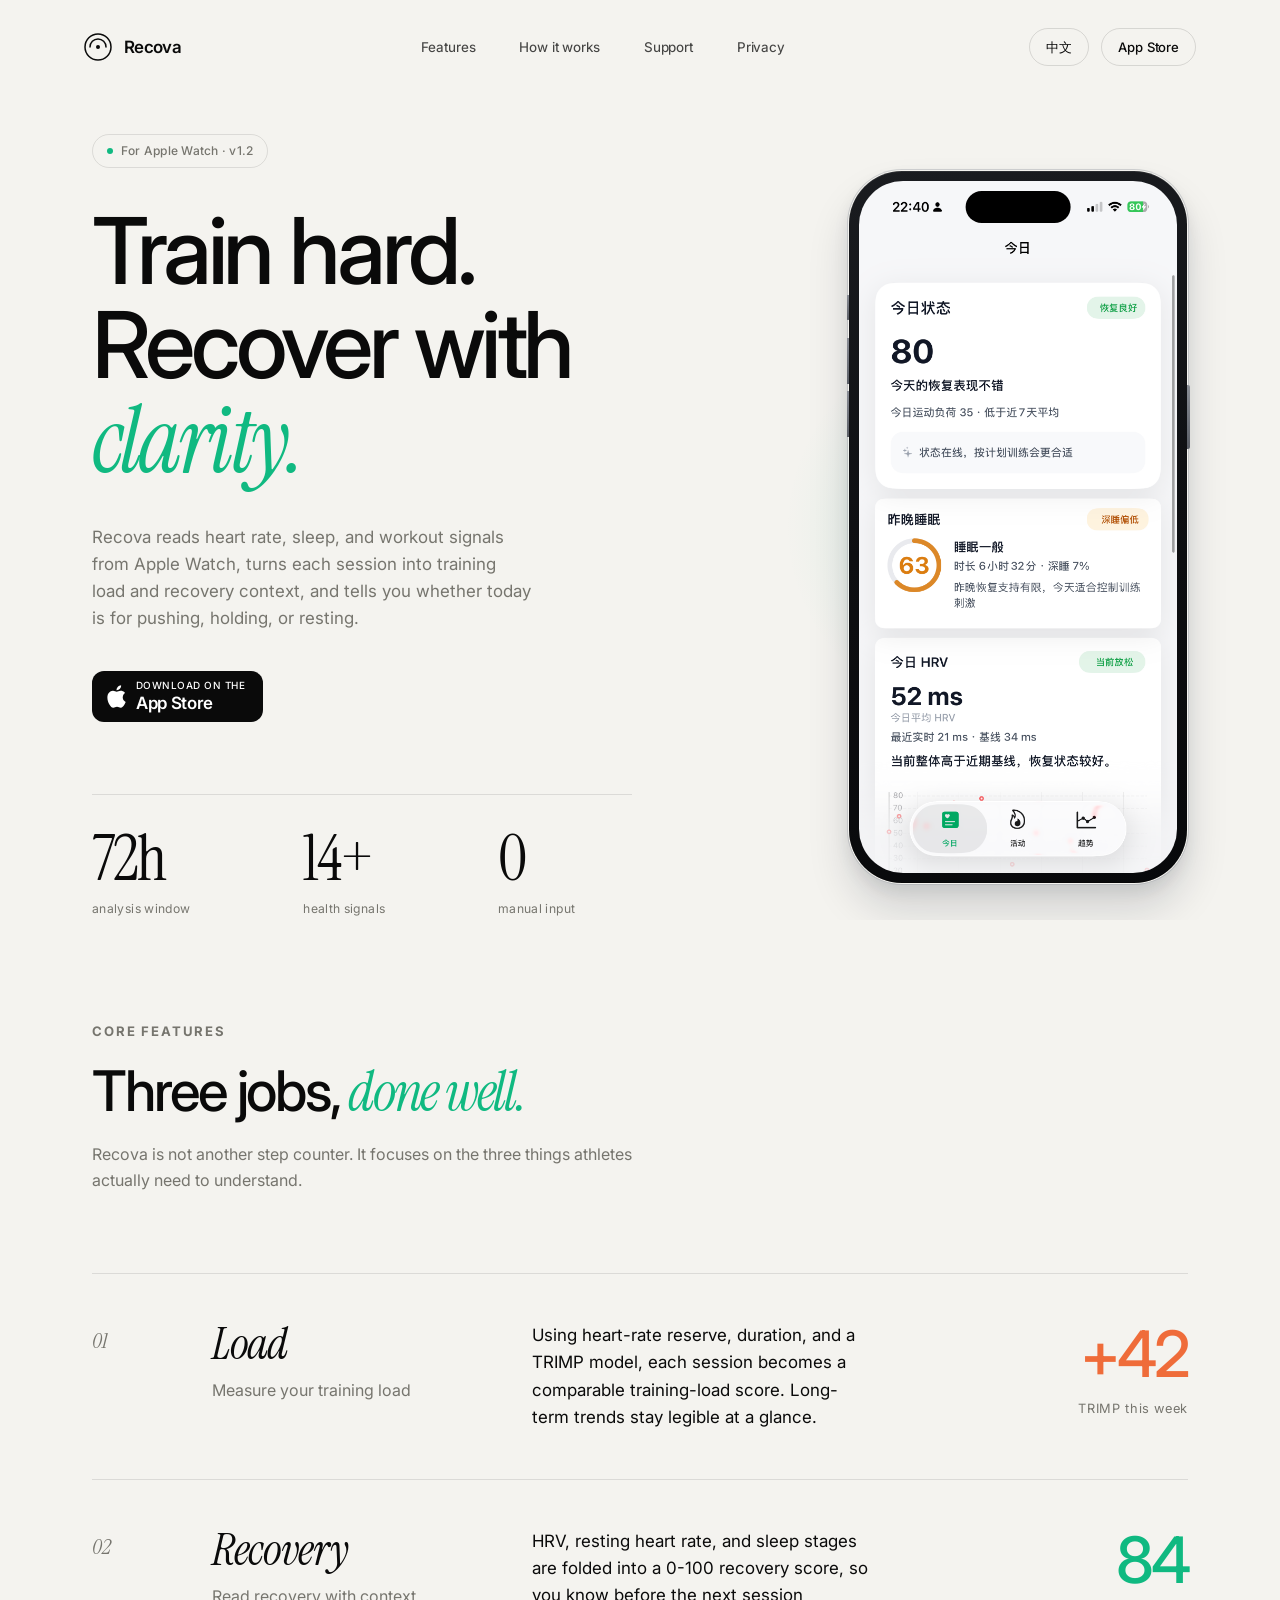
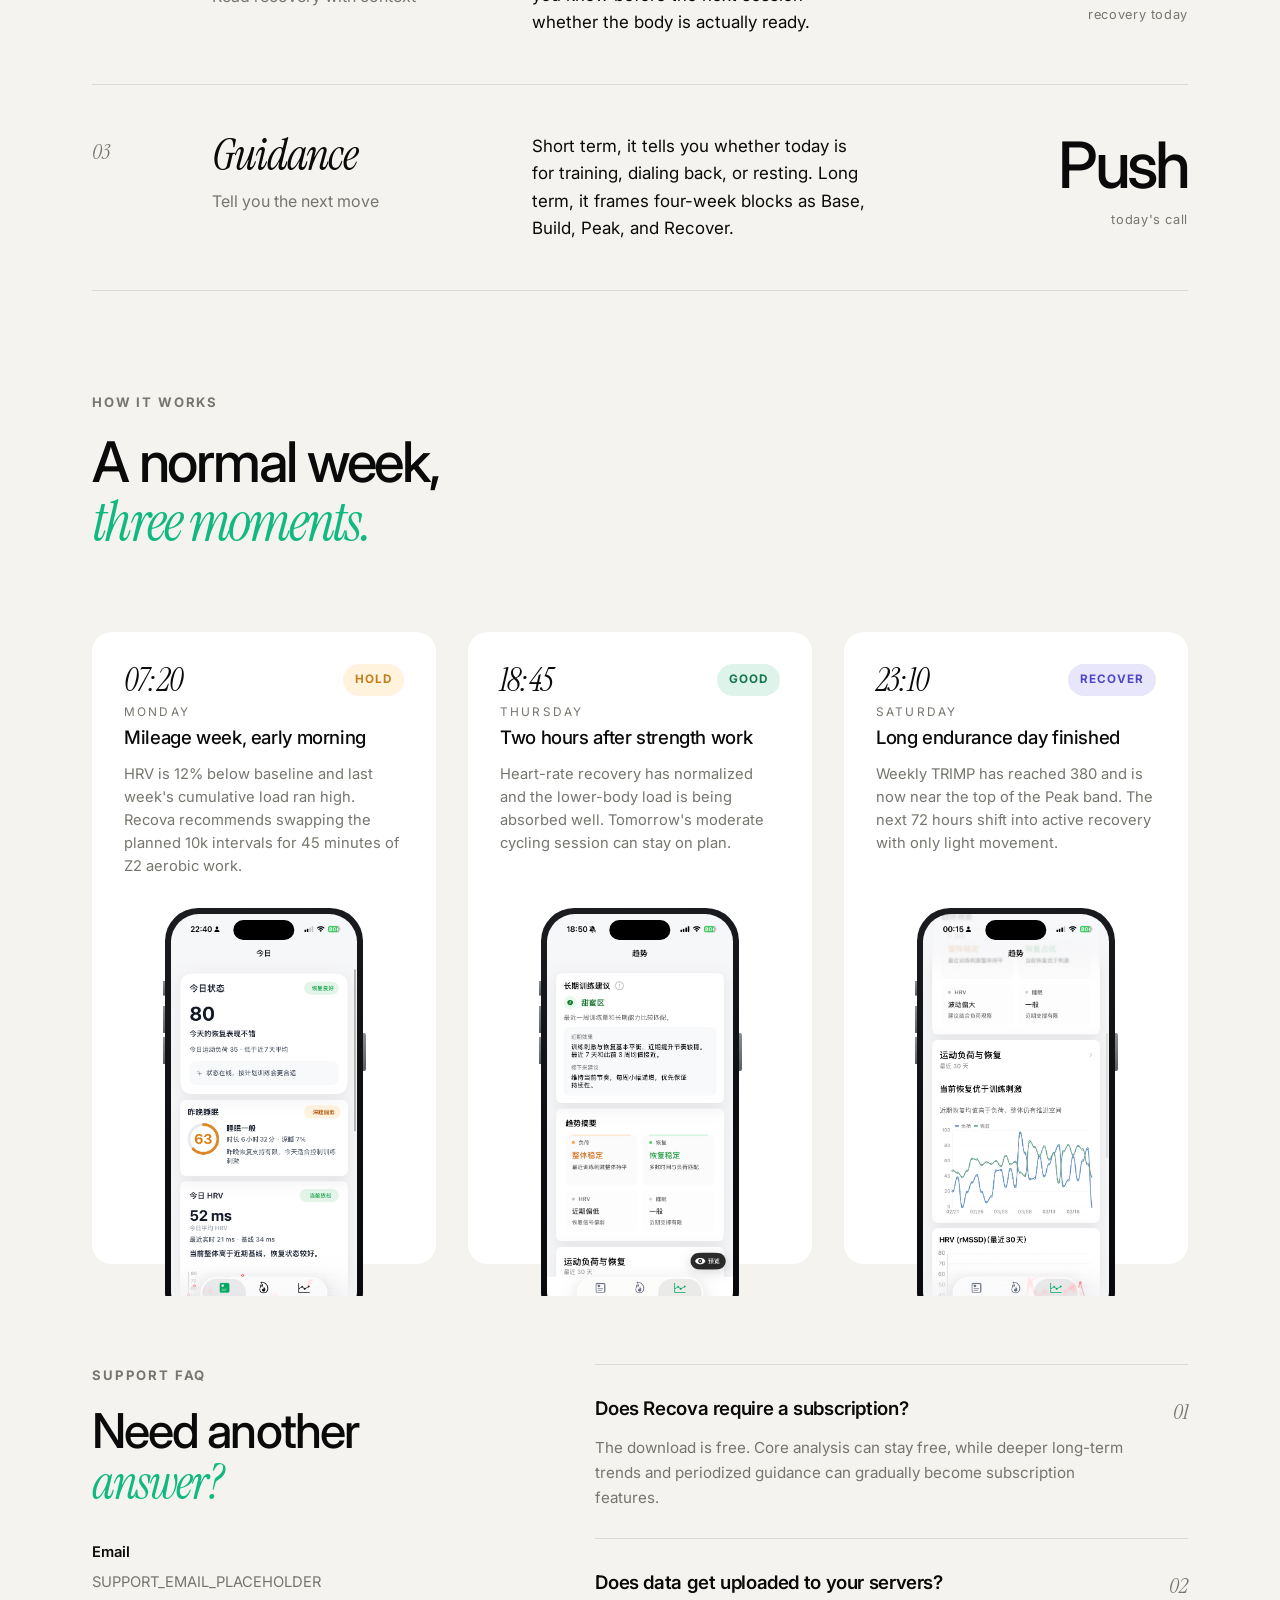
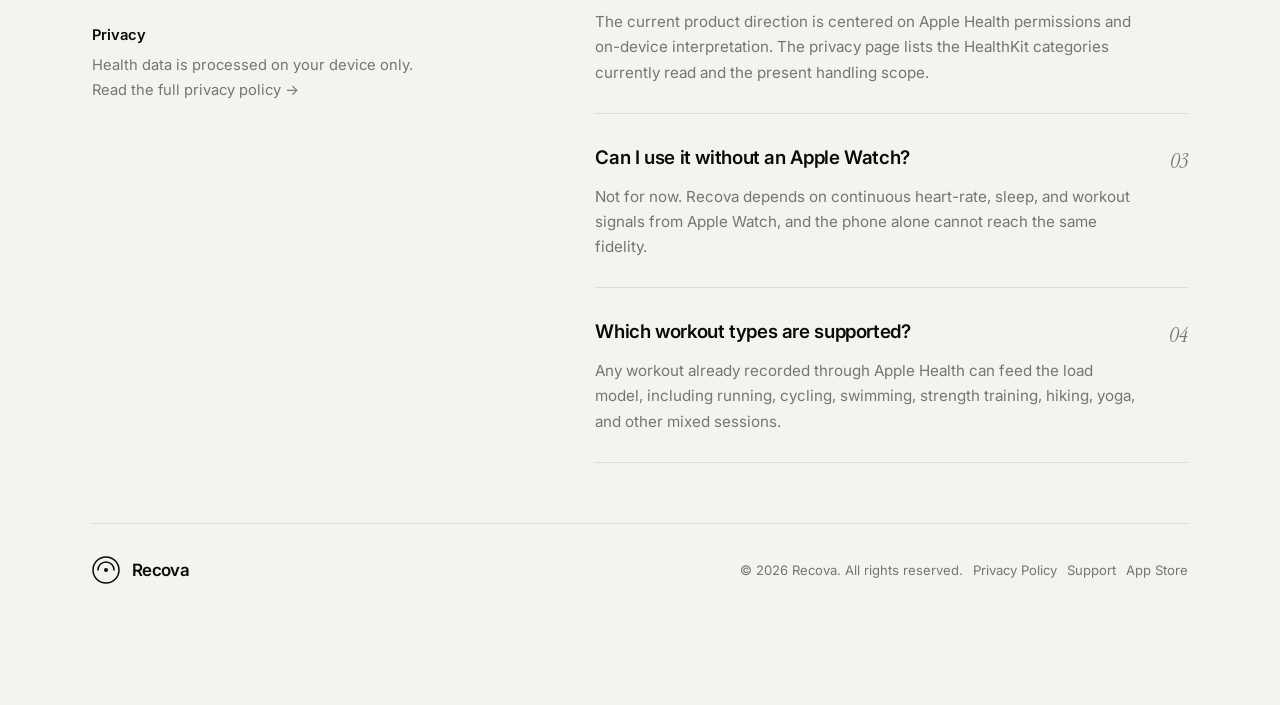
==== site/index.html @ cf3970d3 "修改样式" ====
<!doctype html>
<html lang="zh-Hans" data-theme="emerald">
<head>
  <meta charset="utf-8">
  <meta name="viewport" content="width=device-width, initial-scale=1">
  <title>Recova</title>
  <meta name="description" content="Recova 读取 Apple Watch 的心率、睡眠与运动数据，量化训练负荷与恢复状态，给出克制而明确的训练建议。">
  <link rel="preconnect" href="https://fonts.googleapis.com">
  <link rel="preconnect" href="https://fonts.gstatic.com" crossorigin>
  <link href="https://fonts.googleapis.com/css2?family=Inter:wght@400;500;600;700;800&family=Instrument+Serif:ital@0;1&display=swap" rel="stylesheet">
  <script>
    (function () {
      var language = "en";
      try {
        var saved = localStorage.getItem("recova-language");
        if (saved === "en" || saved === "zh") {
          language = saved;
        } else {
          var browserLanguage = (navigator.language || "en").toLowerCase();
          language = browserLanguage.indexOf("zh") === 0 ? "zh" : "en";
        }
      } catch (error) {
        var fallbackLanguage = (navigator.language || "en").toLowerCase();
        language = fallbackLanguage.indexOf("zh") === 0 ? "zh" : "en";
      }
      document.documentElement.setAttribute("data-language", language);
      document.documentElement.lang = language === "zh" ? "zh-CN" : "en";
    })();
  </script>
  <link rel="stylesheet" href="./styles.css">
  <script defer src="./script.js"></script>
</head>
<body class="home-editorial">
  <main class="page page-home">
    <header class="page-topbar page-topbar-home">
      <a class="brand-link" href="./index.html" aria-label="Recova home">
        <span class="brand-mark" aria-hidden="true">
          <svg width="28" height="28" viewBox="0 0 28 28" fill="none">
            <circle cx="14" cy="14" r="13" stroke="currentColor" stroke-width="1.5"></circle>
            <path d="M6 14 A8 8 0 0 1 22 14" stroke="currentColor" stroke-width="1.5" stroke-linecap="round"></path>
            <circle cx="14" cy="14" r="2" fill="currentColor"></circle>
          </svg>
        </span>
        <span>Recova</span>
      </a>

      <div class="topbar-group topbar-group-home">
        <nav class="topbar-nav" aria-label="Primary">
          <div class="lang-content" data-lang="en">
            <a class="topbar-link" href="#product-overview">Features</a>
            <a class="topbar-link" href="#how-it-works">How it works</a>
            <a class="topbar-link" href="./support.html">Support</a>
            <a class="topbar-link" href="./privacy.html">Privacy</a>
          </div>
          <div class="lang-content" data-lang="zh">
            <a class="topbar-link" href="#product-overview">功能</a>
            <a class="topbar-link" href="#how-it-works">使用场景</a>
            <a class="topbar-link" href="./support.html">支持</a>
            <a class="topbar-link" href="./privacy.html">隐私</a>
          </div>
        </nav>

        <div class="topbar-actions">
          <button class="lang-toggle lang-toggle-quiet" type="button" data-lang-toggle>中文</button>
          <a class="button-link topbar-download" href="https://apps.apple.com" target="_blank" rel="noreferrer">
            <span data-lang="en">App Store</span>
            <span data-lang="zh">下载 App</span>
          </a>
        </div>
      </div>
    </header>

    <section class="landing-hero">
      <div class="hero-copy">
        <div class="hero-badges">
          <span class="hero-badge" data-lang="en">For Apple Watch · v1.2</span>
          <span class="hero-badge" data-lang="zh">适用于 Apple Watch · v1.2</span>
        </div>

        <h1 class="display-title" data-lang="en">Train hard.<br>Recover with<br><span class="serif-accent">clarity.</span></h1>
        <h1 class="display-title" data-lang="zh">训练之外，<br>更该懂得<br><span class="serif-accent">怎么 recover.</span></h1>
        <p class="hero-body" data-lang="en">
          Recova reads heart rate, sleep, and workout signals from Apple Watch, turns each session into training load and recovery context, and tells you whether today is for pushing, holding, or resting.
        </p>
        <p class="hero-body" data-lang="zh">
          Recova 读取 Apple Watch 上的心率、睡眠与运动数据，量化每一次的 <em>training load</em> 与 <em>recovery</em>，告诉你今天该推、该缓，还是该歇。
        </p>

        <div class="hero-actions">
          <a class="app-store-badge" href="https://apps.apple.com" target="_blank" rel="noreferrer">
            <svg width="20" height="24" viewBox="0 0 22 26" fill="currentColor" aria-hidden="true">
              <path d="M18.4 13.2c0-3.1 2.5-4.6 2.6-4.7-1.4-2.1-3.7-2.4-4.5-2.4-1.9-.2-3.7 1.1-4.7 1.1-1 0-2.5-1.1-4.1-1.1-2.1 0-4 1.2-5.1 3.1-2.2 3.8-.6 9.4 1.5 12.5 1.1 1.5 2.3 3.2 3.9 3.1 1.6-.1 2.2-1 4.1-1 1.9 0 2.5 1 4.1 1 1.7 0 2.8-1.5 3.8-3 1.2-1.7 1.7-3.4 1.7-3.5-.1 0-3.3-1.3-3.3-5.1zM15.3 4c.9-1.1 1.5-2.5 1.3-4-1.3.1-2.8.9-3.7 1.9-.8.9-1.5 2.4-1.3 3.7 1.4.1 2.9-.7 3.7-1.6z"></path>
            </svg>
            <span class="app-store-label" data-lang="en">
              <small>Download on the</small>
              <strong>App Store</strong>
            </span>
            <span class="app-store-label" data-lang="zh">
              <small>立即下载</small>
              <strong>App Store</strong>
            </span>
          </a>
        </div>

        <div class="hero-stats">
          <div class="hero-stat" data-lang="en">
            <strong>72h</strong>
            <span>analysis window</span>
          </div>
          <div class="hero-stat" data-lang="en">
            <strong>14+</strong>
            <span>health signals</span>
          </div>
          <div class="hero-stat" data-lang="en">
            <strong>0</strong>
            <span>manual input</span>
          </div>
          <div class="hero-stat" data-lang="zh">
            <strong>72h</strong>
            <span>连续分析窗口</span>
          </div>
          <div class="hero-stat" data-lang="zh">
            <strong>14+</strong>
            <span>种健康指标</span>
          </div>
          <div class="hero-stat" data-lang="zh">
            <strong>0</strong>
            <span>手动录入</span>
          </div>
        </div>
      </div>

      <div class="hero-visual" aria-hidden="true">
        <div class="hero-glow"></div>
        <div class="phone-mock">
          <div class="phone-island" aria-hidden="true"></div>
          <div class="phone-screen">
            <img class="phone-shot" src="./screen-today.png" alt="Recova today screen">
          </div>
        </div>
      </div>
    </section>

    <section class="editorial-section" id="product-overview">
      <div class="section-head">
        <p class="eyebrow" data-lang="en">Core features</p>
        <p class="eyebrow" data-lang="zh">Core features</p>
        <h2 class="section-title" data-lang="en">Three jobs,<span class="serif-accent"> done well.</span></h2>
        <h2 class="section-title" data-lang="zh">三件事，<span class="serif-accent">做到位。</span></h2>
        <p class="section-copy" data-lang="en">Recova is not another step counter. It focuses on the three things athletes actually need to understand.</p>
        <p class="section-copy" data-lang="zh">我们不做第十八个计步器。Recova 专注在训练者真正关心的三件事。</p>
      </div>

      <div class="feature-stack">
        <article class="feature-row">
          <div class="feature-index">01</div>
          <div>
            <h3 class="feature-name">Load</h3>
            <p class="feature-subtitle" data-lang="en">Measure your training load</p>
            <p class="feature-subtitle" data-lang="zh">量化你的训练负荷</p>
          </div>
          <div>
            <p class="feature-description" data-lang="en">Using heart-rate reserve, duration, and a TRIMP model, each session becomes a comparable training-load score. Long-term trends stay legible at a glance.</p>
            <p class="feature-description" data-lang="zh">基于心率储备、时长与 TRIMP 模型，将每一次运动折算为统一的训练负荷分数。长期趋势一目了然。</p>
          </div>
          <div class="feature-metric" style="--feature-color:#ef6c3a;">
            <strong>+42</strong>
            <span data-lang="en">TRIMP this week</span>
            <span data-lang="zh">本周 TRIMP</span>
          </div>
        </article>

        <article class="feature-row">
          <div class="feature-index">02</div>
          <div>
            <h3 class="feature-name">Recovery</h3>
            <p class="feature-subtitle" data-lang="en">Read recovery with context</p>
            <p class="feature-subtitle" data-lang="zh">读懂身体的修复状态</p>
          </div>
          <div>
            <p class="feature-description" data-lang="en">HRV, resting heart rate, and sleep stages are folded into a 0-100 recovery score, so you know before the next session whether the body is actually ready.</p>
            <p class="feature-description" data-lang="zh">HRV、静息心率、睡眠分期融合成一个 0-100 的恢复分，让你在下一次训练前就知道身体是否准备好。</p>
          </div>
          <div class="feature-metric">
            <strong>84</strong>
            <span data-lang="en">recovery today</span>
            <span data-lang="zh">今日恢复</span>
          </div>
        </article>

        <article class="feature-row">
          <div class="feature-index">03</div>
          <div>
            <h3 class="feature-name">Guidance</h3>
            <p class="feature-subtitle" data-lang="en">Tell you the next move</p>
            <p class="feature-subtitle" data-lang="zh">给出下一步该做什么</p>
          </div>
          <div>
            <p class="feature-description" data-lang="en">Short term, it tells you whether today is for training, dialing back, or resting. Long term, it frames four-week blocks as Base, Build, Peak, and Recover.</p>
            <p class="feature-description" data-lang="zh">短期告诉你今天练不练、练多重；长期按四周为周期建议 Base / Build / Peak / Recover。像有个教练在你手腕上。</p>
          </div>
          <div class="feature-metric" style="--feature-color:#0a0a0a;">
            <strong data-lang="en">Push</strong>
            <strong data-lang="zh">Push</strong>
            <span data-lang="en">today's call</span>
            <span data-lang="zh">今日建议</span>
          </div>
        </article>
      </div>
    </section>

    <section class="editorial-section" id="how-it-works">
      <div class="section-head">
        <p class="eyebrow" data-lang="en">How it works</p>
        <p class="eyebrow" data-lang="zh">How it works</p>
        <h2 class="section-title" data-lang="en">A normal week,<br><span class="serif-accent">three moments.</span></h2>
        <h2 class="section-title" data-lang="zh">一个普通周，<br><span class="serif-accent">三个瞬间。</span></h2>
      </div>

      <div class="scenario-grid">
        <article class="scenario-card">
          <div class="scenario-top">
            <div>
              <p class="scenario-time">07:20</p>
              <p class="scenario-day" data-lang="en">Monday</p>
              <p class="scenario-day" data-lang="zh">周一</p>
            </div>
            <span class="status-pill status-hold" data-lang="en">Hold</span>
            <span class="status-pill status-hold" data-lang="zh">保守</span>
          </div>
          <div class="scenario-content">
            <h3 data-lang="en">Mileage week, early morning</h3>
            <h3 data-lang="zh">跑量周，清晨醒来</h3>
            <p data-lang="en">HRV is 12% below baseline and last week's cumulative load ran high. Recova recommends swapping the planned 10k intervals for 45 minutes of Z2 aerobic work.</p>
            <p data-lang="zh">HRV 比基线低 12%，上周累计负荷偏高。Recova 建议今天把 10k 间歇换成 45 分钟 Z2 有氧。</p>
          </div>
          <div class="scenario-visual" aria-hidden="true">
            <div class="phone-mock">
              <div class="phone-island" aria-hidden="true"></div>
              <div class="phone-screen">
                <img class="phone-shot" src="./screen-today.png" alt="Recova status screen">
              </div>
            </div>
          </div>
        </article>

        <article class="scenario-card">
          <div class="scenario-top">
            <div>
              <p class="scenario-time">18:45</p>
              <p class="scenario-day" data-lang="en">Thursday</p>
              <p class="scenario-day" data-lang="zh">周四</p>
            </div>
            <span class="status-pill status-good" data-lang="en">Good</span>
            <span class="status-pill status-good" data-lang="zh">良好</span>
          </div>
          <div class="scenario-content">
            <h3 data-lang="en">Two hours after strength work</h3>
            <h3 data-lang="zh">力量训练后两小时</h3>
            <p data-lang="en">Heart-rate recovery has normalized and the lower-body load is being absorbed well. Tomorrow's moderate cycling session can stay on plan.</p>
            <p data-lang="zh">心率恢复曲线正常，下肢训练负荷吸收良好。明日中等强度骑行可按计划进行。</p>
          </div>
          <div class="scenario-visual" aria-hidden="true">
            <div class="phone-mock">
              <div class="phone-island" aria-hidden="true"></div>
              <div class="phone-screen">
                <img class="phone-shot" src="./screen-summary.png" alt="Recova monthly summary screen">
              </div>
            </div>
          </div>
        </article>

        <article class="scenario-card">
          <div class="scenario-top">
            <div>
              <p class="scenario-time">23:10</p>
              <p class="scenario-day" data-lang="en">Saturday</p>
              <p class="scenario-day" data-lang="zh">周六</p>
            </div>
            <span class="status-pill status-recover" data-lang="en">Recover</span>
            <span class="status-pill status-recover" data-lang="zh">恢复期</span>
          </div>
          <div class="scenario-content">
            <h3 data-lang="en">Long endurance day finished</h3>
            <h3 data-lang="zh">长距离拉练完成</h3>
            <p data-lang="en">Weekly TRIMP has reached 380 and is now near the top of the Peak band. The next 72 hours shift into active recovery with only light movement.</p>
            <p data-lang="zh">当周 TRIMP 达到 380，处于 Peak 上沿。未来 72 小时进入主动恢复期，只做轻松活动。</p>
          </div>
          <div class="scenario-visual" aria-hidden="true">
            <div class="phone-mock">
              <div class="phone-island" aria-hidden="true"></div>
              <div class="phone-screen">
                <img class="phone-shot" src="./screen-trends.png" alt="Recova trends screen">
              </div>
            </div>
          </div>
        </article>
      </div>
    </section>

    <section class="editorial-section faq-section" id="faq">
      <div class="faq-layout">
        <aside class="support-panel">
          <p class="eyebrow" data-lang="en">Support FAQ</p>
          <p class="eyebrow" data-lang="zh">Support · FAQ</p>
          <h2 class="section-title" data-lang="en">Need another<br><span class="serif-accent">answer?</span></h2>
          <h2 class="section-title" data-lang="zh">还有<br><span class="serif-accent">问题？</span></h2>
          <div class="contact-list">
            <div class="contact-block">
              <strong data-lang="en">Email</strong>
              <strong data-lang="zh">邮件 · Email</strong>
              <a href="mailto:SUPPORT_EMAIL_PLACEHOLDER">SUPPORT_EMAIL_PLACEHOLDER</a>
            </div>
            <div class="contact-block">
              <strong data-lang="en">Privacy</strong>
              <strong data-lang="zh">隐私 · Privacy</strong>
              <span data-lang="en">Health data is processed on your device only.</span><br data-lang="en">
              <span data-lang="zh">所有健康数据仅在你的设备上处理。</span><br data-lang="zh">
              <a href="./privacy.html" data-lang="en">Read the full privacy policy →</a>
              <a href="./privacy.html" data-lang="zh">查看完整隐私政策 →</a>
            </div>
          </div>
        </aside>

        <div>
          <article class="faq-row">
            <div>
              <h3 class="faq-question" data-lang="en">Does Recova require a subscription?</h3>
              <h3 class="faq-question" data-lang="zh">Recova 需要付费吗？</h3>
              <p class="faq-answer" data-lang="en">The download is free. Core analysis can stay free, while deeper long-term trends and periodized guidance can gradually become subscription features.</p>
              <p class="faq-answer" data-lang="zh">下载免费。基础分析永久免费；更完整的长期趋势与周期化建议可以逐步作为订阅能力提供。</p>
            </div>
            <div class="faq-number">01</div>
          </article>

          <article class="faq-row">
            <div>
              <h3 class="faq-question" data-lang="en">Does data get uploaded to your servers?</h3>
              <h3 class="faq-question" data-lang="zh">数据会上传到你们服务器吗？</h3>
              <p class="faq-answer" data-lang="en">The current product direction is centered on Apple Health permissions and on-device interpretation. The privacy page lists the HealthKit categories currently read and the present handling scope.</p>
              <p class="faq-answer" data-lang="zh">当前产品方向围绕 Apple Health 授权与本地信号解读展开。独立隐私页会列出当前会读取的 HealthKit 类别，以及现阶段的数据处理范围。</p>
            </div>
            <div class="faq-number">02</div>
          </article>

          <article class="faq-row">
            <div>
              <h3 class="faq-question" data-lang="en">Can I use it without an Apple Watch?</h3>
              <h3 class="faq-question" data-lang="zh">没有 Apple Watch 可以用吗？</h3>
              <p class="faq-answer" data-lang="en">Not for now. Recova depends on continuous heart-rate, sleep, and workout signals from Apple Watch, and the phone alone cannot reach the same fidelity.</p>
              <p class="faq-answer" data-lang="zh">暂不支持。Recova 的核心依赖 Apple Watch 持续采集的心率、睡眠与运动数据，手机单机无法达到同等精度。</p>
            </div>
            <div class="faq-number">03</div>
          </article>

          <article class="faq-row">
            <div>
              <h3 class="faq-question" data-lang="en">Which workout types are supported?</h3>
              <h3 class="faq-question" data-lang="zh">支持哪些运动类型？</h3>
              <p class="faq-answer" data-lang="en">Any workout already recorded through Apple Health can feed the load model, including running, cycling, swimming, strength training, hiking, yoga, and other mixed sessions.</p>
              <p class="faq-answer" data-lang="zh">凡是已经通过 Apple Health 记录下来的运动，都可以进入负荷判断，包括跑步、骑行、游泳、力量训练、登山、瑜伽以及更多混合型训练。</p>
            </div>
            <div class="faq-number">04</div>
          </article>
        </div>
      </div>

      <footer class="page-footer">
        <div class="footer-brand">
          <span class="brand-mark" aria-hidden="true">
            <svg width="28" height="28" viewBox="0 0 28 28" fill="none">
              <circle cx="14" cy="14" r="13" stroke="currentColor" stroke-width="1.5"></circle>
              <path d="M6 14 A8 8 0 0 1 22 14" stroke="currentColor" stroke-width="1.5" stroke-linecap="round"></path>
              <circle cx="14" cy="14" r="2" fill="currentColor"></circle>
            </svg>
          </span>
          <span>Recova</span>
        </div>
        <div class="footer-links">
          <div class="lang-content" data-lang="en">
            <span>© 2026 Recova. All rights reserved.</span>
            <a href="./privacy.html">Privacy Policy</a>
            <a href="./support.html">Support</a>
            <a href="https://apps.apple.com" target="_blank" rel="noreferrer">App Store</a>
          </div>
          <div class="lang-content" data-lang="zh">
            <span>© 2026 Recova. 保留所有权利。</span>
            <a href="./privacy.html">隐私政策</a>
            <a href="./support.html">技术支持</a>
            <a href="https://apps.apple.com" target="_blank" rel="noreferrer">App Store</a>
          </div>
        </div>
      </footer>
    </section>
  </main>
</body>
</html>
---- site/styles.css ----
:root {
  --bg: #f4f3ef;
  --surface: rgba(255, 255, 255, 0.82);
  --surface-strong: #ffffff;
  --surface-soft: rgba(255, 255, 255, 0.72);
  --ink: #0a0a0a;
  --muted: #76756e;
  --line: rgba(0, 0, 0, 0.1);
  --line-strong: rgba(0, 0, 0, 0.16);
  --content-width: 1280px;
  --font-sans: "Inter", -apple-system, BlinkMacSystemFont, "PingFang SC", "Segoe UI", sans-serif;
  --font-serif: "Instrument Serif", "Times New Roman", serif;
  --shadow-soft: 0 1px 2px rgba(0, 0, 0, 0.04), 0 10px 30px rgba(0, 0, 0, 0.04);
  --shadow-card: 0 1px 2px rgba(0, 0, 0, 0.04), 0 16px 36px rgba(0, 0, 0, 0.06);
  --radius-xl: 32px;
  --radius-lg: 24px;
  --radius-md: 18px;
  --radius-sm: 14px;
  --accent: #10b981;
  --accent-strong: #0f8a62;
  --accent-soft: #def3e9;
  --accent-glow: rgba(16, 185, 129, 0.2);
}

html[data-theme="emerald"] {
  --accent: #10b981;
  --accent-strong: #0f8a62;
  --accent-soft: #def3e9;
  --accent-glow: rgba(16, 185, 129, 0.2);
}

html[data-theme="ink"] {
  --accent: #111827;
  --accent-strong: #000000;
  --accent-soft: #e5e7eb;
  --accent-glow: rgba(17, 24, 39, 0.16);
}

html[data-theme="coral"] {
  --accent: #ef6c3a;
  --accent-strong: #cc5323;
  --accent-soft: #fbe4db;
  --accent-glow: rgba(239, 108, 58, 0.18);
}

html[data-theme="indigo"] {
  --accent: #6366f1;
  --accent-strong: #4f46e5;
  --accent-soft: #e4e5ff;
  --accent-glow: rgba(99, 102, 241, 0.18);
}

html[data-theme="amber"] {
  --accent: #f59e0b;
  --accent-strong: #d97706;
  --accent-soft: #fdecc8;
  --accent-glow: rgba(245, 158, 11, 0.2);
}

html[data-theme="rose"] {
  --accent: #e11d48;
  --accent-strong: #be123c;
  --accent-soft: #f9d7df;
  --accent-glow: rgba(225, 29, 72, 0.18);
}

* {
  box-sizing: border-box;
}

html {
  scroll-behavior: smooth;
}

html[data-language="en"] [data-lang="zh"],
html[data-language="zh"] [data-lang="en"] {
  display: none;
}

body {
  margin: 0;
  min-height: 100vh;
  background:
    radial-gradient(circle at top left, var(--accent-glow), transparent 34%),
    radial-gradient(circle at top right, rgba(255, 255, 255, 0.7), transparent 28%),
    linear-gradient(180deg, #f5f4f1 0%, var(--bg) 50%, #f1efe9 100%);
  color: var(--ink);
  font: 16px/1.7 var(--font-sans);
}

a {
  color: inherit;
  text-decoration: none;
}

a:hover,
a:focus-visible {
  color: var(--accent-strong);
}

button,
input,
textarea,
select {
  font: inherit;
}

img {
  max-width: 100%;
}

.page {
  width: min(var(--content-width), calc(100vw - 28px));
  margin: 0 auto;
  padding: 28px 0 84px;
}

.page-topbar {
  position: sticky;
  top: 14px;
  z-index: 10;
  display: flex;
  align-items: center;
  justify-content: space-between;
  gap: 20px;
  margin-bottom: 18px;
  padding: 16px 22px;
  border: 1px solid rgba(255, 255, 255, 0.7);
  border-radius: 999px;
  background: rgba(255, 255, 255, 0.68);
  backdrop-filter: blur(18px);
  box-shadow: var(--shadow-soft);
}

.page-topbar-home {
  position: static;
  margin-bottom: 0;
  padding: 18px 28px 10px;
  border: 0;
  border-radius: 0;
  background: transparent;
  backdrop-filter: none;
  box-shadow: none;
}

.brand-link,
.footer-brand {
  display: inline-flex;
  align-items: center;
  gap: 12px;
  color: var(--ink);
}

.brand-link span:last-child,
.footer-brand span:last-child {
  font-size: 1.06rem;
  font-weight: 600;
  letter-spacing: -0.04em;
}

.brand-mark {
  display: inline-flex;
  align-items: center;
  justify-content: center;
  width: 28px;
  height: 28px;
}

.brand-mark svg {
  display: block;
}

.topbar-group {
  display: flex;
  align-items: center;
  justify-content: flex-end;
  gap: 14px;
  flex-wrap: wrap;
}

.topbar-group-home {
  flex: 1;
  justify-content: space-between;
  gap: 24px;
}

.topbar-actions {
  display: flex;
  align-items: center;
  gap: 12px;
  flex-wrap: wrap;
}

.topbar-nav .lang-content,
.hero-badges .lang-content,
.hero-actions .lang-content,
.footer-links .lang-content,
.page-hero-actions .lang-content,
.breadcrumbs .lang-content,
.nav .lang-content {
  display: flex;
  align-items: center;
  gap: 10px;
  flex-wrap: wrap;
}

.topbar-link,
.ghost-link,
.lang-toggle,
.button-link,
.secondary-link,
.action-link,
.nav a {
  display: inline-flex;
  align-items: center;
  justify-content: center;
  min-height: 42px;
  padding: 0 16px;
  border-radius: 999px;
  border: 1px solid rgba(0, 0, 0, 0.08);
  background: rgba(255, 255, 255, 0.72);
  color: var(--ink);
  font-size: 0.94rem;
  font-weight: 600;
  letter-spacing: -0.01em;
  transition: border-color 0.2s ease, background 0.2s ease, color 0.2s ease, transform 0.2s ease;
}

.topbar-link:hover,
.topbar-link:focus-visible,
.ghost-link:hover,
.ghost-link:focus-visible,
.lang-toggle:hover,
.lang-toggle:focus-visible,
.button-link:hover,
.button-link:focus-visible,
.secondary-link:hover,
.secondary-link:focus-visible,
.action-link:hover,
.action-link:focus-visible,
.nav a:hover,
.nav a:focus-visible {
  border-color: rgba(0, 0, 0, 0.16);
  background: rgba(255, 255, 255, 0.9);
  color: var(--accent-strong);
  text-decoration: none;
  transform: translateY(-1px);
}

.lang-toggle {
  cursor: pointer;
}

.lang-toggle-quiet {
  min-height: 40px;
  padding: 0 12px;
  border-color: rgba(0, 0, 0, 0.06);
  background: rgba(255, 255, 255, 0.72);
}

.topbar-download {
  min-height: 42px;
  padding: 0 18px;
  background: rgba(255, 255, 255, 0.84);
}

.page-topbar-home .topbar-nav {
  flex: 1;
}

.page-topbar-home .topbar-nav .lang-content {
  justify-content: center;
  gap: 44px;
}

.page-topbar-home .topbar-link {
  min-height: auto;
  padding: 0;
  border: 0;
  border-radius: 0;
  background: transparent;
  color: rgba(10, 10, 10, 0.86);
  font-size: 0.95rem;
  font-weight: 500;
  letter-spacing: -0.02em;
}

.page-topbar-home .topbar-link:hover,
.page-topbar-home .topbar-link:focus-visible {
  background: transparent;
  border-color: transparent;
  color: var(--ink);
  transform: none;
}

.action-link,
.nav a.primary,
.button-link.primary {
  border-color: transparent;
  background: var(--ink);
  color: #ffffff;
}

.action-link:hover,
.action-link:focus-visible,
.nav a.primary:hover,
.nav a.primary:focus-visible,
.button-link.primary:hover,
.button-link.primary:focus-visible {
  background: var(--accent-strong);
  color: #ffffff;
}

.sr-only {
  position: absolute;
  width: 1px;
  height: 1px;
  padding: 0;
  margin: -1px;
  overflow: hidden;
  clip: rect(0, 0, 0, 0);
  white-space: nowrap;
  border: 0;
}

.landing-hero,
.page-hero,
.hero {
  position: relative;
  overflow: hidden;
  border: 1px solid rgba(255, 255, 255, 0.72);
  border-radius: 38px;
  background:
    radial-gradient(circle at 78% 18%, rgba(255, 255, 255, 0.58), transparent 30%),
    linear-gradient(180deg, rgba(255, 255, 255, 0.92) 0%, rgba(255, 255, 255, 0.76) 100%);
  box-shadow: var(--shadow-card);
}

.landing-hero {
  display: grid;
  grid-template-columns: minmax(0, 1.14fr) minmax(320px, 0.86fr);
  gap: 56px;
  align-items: center;
  min-height: 760px;
  padding: 56px 64px 36px;
}

.page-topbar-home + .landing-hero {
  grid-template-columns: minmax(0, 1fr) minmax(380px, 450px);
  gap: 24px;
  min-height: 676px;
  margin-top: 0;
  padding: 28px 28px 40px;
  border: 0;
  border-radius: 0;
  background: transparent;
  box-shadow: none;
}

.hero-copy {
  position: relative;
  z-index: 1;
  padding-right: 16px;
}

.hero-badges {
  margin-bottom: 36px;
}

.page-topbar-home + .landing-hero .hero-badges {
  margin-bottom: 30px;
}

.hero-badge {
  display: inline-flex;
  align-items: center;
  gap: 8px;
  min-height: 34px;
  padding: 0 14px;
  border-radius: 999px;
  border: 1px solid rgba(0, 0, 0, 0.08);
  background: rgba(255, 255, 255, 0.72);
  color: var(--muted);
  font-size: 0.85rem;
  font-weight: 600;
  letter-spacing: 0.01em;
}

.hero-badge::before {
  content: "";
  width: 7px;
  height: 7px;
  border-radius: 50%;
  background: var(--accent);
}

.eyebrow {
  margin: 0 0 20px;
  color: var(--muted);
  font-size: 0.82rem;
  font-weight: 700;
  letter-spacing: 0.14em;
  text-transform: uppercase;
}

h1,
h2,
h3,
p {
  margin: 0;
}

.display-title,
.page-title,
.hero h1 {
  color: var(--ink);
  font-size: clamp(3.4rem, 7.8vw, 5.6rem);
  font-weight: 500;
  letter-spacing: -0.06em;
  line-height: 0.98;
}

.page-topbar-home + .landing-hero .display-title {
  max-width: 8ch;
  font-size: clamp(4.2rem, 8vw, 5.8rem);
  letter-spacing: -0.08em;
  line-height: 0.92;
}

html[data-language="zh"] .page-topbar-home + .landing-hero .display-title {
  letter-spacing: -0.025em;
  line-height: 0.98;
}

.display-title .serif-accent,
.page-title .serif-accent,
.section-title .serif-accent {
  font-family: var(--font-serif);
  font-style: italic;
  font-weight: 400;
  color: var(--accent);
}

.hero-body,
.page-summary,
.section-copy,
.faq-answer,
.detail-section p,
.detail-section li,
.hero-copy p,
.hero-copy li,
.muted,
.hero-copy .rating-copy {
  color: var(--muted);
}

.hero-body {
  max-width: 31rem;
  margin-top: 34px;
  font-size: 1.07rem;
  line-height: 1.65;
}

.hero-body em {
  font-family: var(--font-serif);
  font-style: italic;
  color: var(--ink);
}

.page-topbar-home + .landing-hero .hero-body {
  max-width: 35rem;
  margin-top: 26px;
  font-size: 1rem;
  line-height: 1.72;
}

.hero-actions {
  margin-top: 34px;
}

.hero-actions .lang-content {
  align-items: center;
  gap: 16px;
}

.hero-rating-inline {
  display: inline-flex;
  align-items: center;
  gap: 10px;
  min-height: 52px;
}

.app-store-badge {
  display: inline-flex;
  align-items: center;
  gap: 12px;
  padding: 12px 18px 12px 16px;
  border-radius: 16px;
  background: var(--ink);
  color: #ffffff;
  box-shadow: 0 14px 28px rgba(0, 0, 0, 0.12);
}

.page-topbar-home + .landing-hero .app-store-badge {
  padding: 11px 16px 11px 14px;
  border-radius: 14px;
  box-shadow: none;
}

.app-store-badge:hover,
.app-store-badge:focus-visible {
  color: #ffffff;
  background: var(--accent-strong);
}

.app-store-badge svg {
  flex-shrink: 0;
}

.app-store-label {
  display: flex;
  flex-direction: column;
  line-height: 1;
}

.app-store-label small {
  margin-bottom: 4px;
  font-size: 0.62rem;
  font-weight: 500;
  letter-spacing: 0.05em;
  text-transform: uppercase;
}

.app-store-label strong {
  font-size: 1rem;
  font-weight: 600;
  letter-spacing: -0.02em;
}

.secondary-link {
  background: transparent;
}

.rating-row {
  display: flex;
  align-items: center;
  gap: 12px;
  margin-top: 22px;
}

.hero-rating-inline .rating-stars svg {
  width: 12px;
  height: 12px;
}

.rating-stars {
  display: flex;
  gap: 4px;
  color: var(--ink);
}

.rating-stars svg {
  display: block;
  width: 14px;
  height: 14px;
  fill: currentColor;
}

.rating-copy {
  font-size: 0.94rem;
}

.hero-stats {
  display: grid;
  grid-template-columns: repeat(3, minmax(0, 1fr));
  gap: 24px;
  max-width: 560px;
  margin-top: 68px;
  padding-top: 30px;
  border-top: 1px solid var(--line);
}

.page-topbar-home + .landing-hero .hero-stats {
  max-width: 640px;
  gap: 0;
  margin-top: 62px;
  padding-top: 28px;
}

.hero-stat {
  min-width: 0;
}

.page-topbar-home + .landing-hero .hero-stat {
  padding-right: 22px;
}

.page-topbar-home + .landing-hero .hero-stat + .hero-stat {
  padding-left: 22px;
  border-left: 1px solid var(--line);
}

.hero-stat strong {
  display: block;
  color: var(--ink);
  font-family: var(--font-serif);
  font-size: 2.55rem;
  font-style: normal;
  font-weight: 400;
  letter-spacing: -0.04em;
  line-height: 1;
}

.hero-stat span {
  display: block;
  margin-top: 10px;
  color: var(--muted);
  font-size: 0.82rem;
  letter-spacing: 0.04em;
}

.hero-visual {
  position: relative;
  display: flex;
  align-items: center;
  justify-content: center;
  min-height: 680px;
}

.page-topbar-home + .landing-hero .hero-visual {
  min-height: 600px;
  justify-content: flex-end;
}

.hero-glow {
  position: absolute;
  width: 460px;
  height: 460px;
  border-radius: 50%;
  background: radial-gradient(circle, var(--accent-glow) 0%, rgba(255, 255, 255, 0) 70%);
}

.page-topbar-home + .landing-hero .hero-glow {
  display: none;
}

.phone-mock {
  position: relative;
  width: 100%;
  max-width: 356px;
  padding: 10px;
  border-radius: 54px;
  background: linear-gradient(170deg, #1a1c20 0%, #0e0f12 50%, #08090b 100%);
  border: 1px solid transparent;
  background-clip: padding-box;
  box-shadow:
    0 0 0 1px rgba(160, 164, 172, 0.45),
    inset 0 1px 0 rgba(255, 255, 255, 0.08),
    inset 0 -1px 0 rgba(0, 0, 0, 0.3),
    0 26px 42px rgba(15, 23, 42, 0.14),
    0 8px 16px rgba(15, 23, 42, 0.08);
}

.page-topbar-home + .landing-hero .phone-mock {
  max-width: 408px;
  transform: translateY(10px);
}

/* Left side buttons */
.phone-mock::before {
  content: "";
  position: absolute;
  z-index: 3;
  pointer-events: none;
  left: -2.5px;
  top: 0;
  width: 2.5px;
  height: 100%;
  border-radius: 2px 0 0 2px;
  background:
    linear-gradient(180deg, #8a8e96, #5a5e66) no-repeat left 0 top 18% / 100% 3.5%,
    linear-gradient(180deg, #8a8e96, #5a5e66) no-repeat left 0 top 25% / 100% 6.5%,
    linear-gradient(180deg, #8a8e96, #5a5e66) no-repeat left 0 top 33% / 100% 6.5%;
}

/* Right side power button */
.phone-mock::after {
  content: "";
  position: absolute;
  z-index: 3;
  pointer-events: none;
  right: -2.5px;
  top: 30%;
  width: 2.5px;
  height: 9%;
  border-radius: 0 2px 2px 0;
  background: linear-gradient(180deg, #8a8e96, #5a5e66);
}

.phone-screen {
  position: relative;
  z-index: 1;
  overflow: hidden;
  border-radius: 44px;
  background: #000;
}

/* Dynamic Island — overlays the top of the screenshot */
.phone-island {
  position: absolute;
  z-index: 4;
  left: 50%;
  transform: translateX(-50%);
  /* 10px bezel padding + ~10px into screen, matching iPhone's island placement */
  top: 20px;
  /* ~31% of the screen width (336px at 356px mock = ~104px) */
  width: 31%;
  height: 32px;
  border-radius: 20px;
  background: #000;
  pointer-events: none;
}

.phone-shot {
  display: block;
  width: 100%;
  height: auto;
}

.editorial-section {
  padding-top: 96px;
}

.section-head {
  max-width: 700px;
  margin-bottom: 68px;
}

.section-title,
.page-hero h1,
.detail-section h2 {
  color: var(--ink);
  font-size: clamp(2.5rem, 4vw, 3.55rem);
  font-weight: 500;
  letter-spacing: -0.05em;
  line-height: 1.03;
}

.section-copy,
.page-summary {
  max-width: 35rem;
  margin-top: 20px;
  font-size: 1.04rem;
  line-height: 1.65;
}

.feature-stack {
  border-top: 1px solid var(--line);
}

.feature-row {
  display: grid;
  grid-template-columns: 80px minmax(180px, 0.9fr) minmax(0, 1.2fr) minmax(160px, 0.8fr);
  gap: 34px;
  align-items: start;
  padding: 48px 0;
  border-bottom: 1px solid var(--line);
}

.feature-index {
  font-family: var(--font-serif);
  font-size: 1.4rem;
  font-style: italic;
  color: var(--muted);
}

.feature-name {
  font-family: var(--font-serif);
  font-size: clamp(2.45rem, 3.5vw, 3.2rem);
  font-style: italic;
  font-weight: 400;
  letter-spacing: -0.03em;
  line-height: 1;
}

.feature-subtitle {
  margin-top: 10px;
  color: var(--muted);
  font-size: 0.98rem;
}

.feature-description {
  color: var(--ink);
  font-size: 1.05rem;
  line-height: 1.68;
}

.feature-metric {
  text-align: right;
}

.feature-metric strong {
  display: block;
  font-size: clamp(3rem, 5vw, 4.6rem);
  line-height: 1;
  font-weight: 600;
  letter-spacing: -0.05em;
  color: var(--feature-color, var(--accent));
}

.feature-metric span {
  display: block;
  margin-top: 12px;
  color: var(--muted);
  font-size: 0.8rem;
  letter-spacing: 0.05em;
}

.scenario-grid {
  display: grid;
  grid-template-columns: repeat(3, minmax(0, 1fr));
  gap: 28px;
}

.scenario-card {
  display: flex;
  flex-direction: column;
  min-height: 620px;
  padding: 30px 30px 0;
  border: 1px solid rgba(0, 0, 0, 0.05);
  border-radius: var(--radius-lg);
  background: rgba(255, 255, 255, 0.9);
  box-shadow: var(--shadow-card);
}

.scenario-top {
  display: flex;
  align-items: flex-start;
  justify-content: space-between;
  gap: 20px;
}

.scenario-time {
  color: var(--ink);
  font-family: var(--font-serif);
  font-size: 2.2rem;
  font-style: italic;
  font-weight: 400;
  letter-spacing: -0.03em;
  line-height: 1;
}

.scenario-day {
  margin-top: 8px;
  color: var(--muted);
  font-size: 0.74rem;
  letter-spacing: 0.18em;
  text-transform: uppercase;
}

.status-pill {
  display: inline-flex;
  align-items: center;
  justify-content: center;
  min-height: 32px;
  padding: 0 12px;
  border-radius: 999px;
  font-size: 0.73rem;
  font-weight: 700;
  letter-spacing: 0.08em;
  text-transform: uppercase;
}

.status-hold {
  background: #fff3de;
  color: #c47d1a;
}

.status-good {
  background: #def3e9;
  color: #147651;
}

.status-recover {
  background: #e7e6fb;
  color: #5148c8;
}

.scenario-content {
  margin-top: 28px;
}

.scenario-content h3 {
  color: var(--ink);
  font-size: 1.28rem;
  font-weight: 600;
  letter-spacing: -0.02em;
  margin-bottom: 12px;
}

.scenario-content p {
  color: var(--muted);
  font-size: 1rem;
  line-height: 1.65;
}

.scenario-visual {
  flex: 1;
  display: flex;
  align-items: flex-end;
  justify-content: center;
  overflow: hidden;
  padding-top: 24px;
}

.scenario-visual .phone-mock {
  max-width: 214px;
  transform: translateY(32px);
  padding: 7px;
  border-radius: 38px;
  box-shadow:
    0 0 0 1px rgba(160, 164, 172, 0.45),
    0 16px 32px rgba(15, 23, 42, 0.12);
}

.scenario-visual .phone-screen {
  border-radius: 31px;
}

.faq-section {
  padding-bottom: 40px;
}

.faq-layout {
  display: grid;
  grid-template-columns: minmax(280px, 0.84fr) minmax(0, 1.16fr);
  gap: 72px;
}

.support-panel {
  padding-top: 4px;
}

.support-panel .section-title {
  margin-top: 0;
}

.contact-list {
  display: grid;
  gap: 18px;
  margin-top: 32px;
}

.contact-block {
  color: var(--muted);
  font-size: 0.98rem;
}

.contact-block strong,
.contact-label {
  display: block;
  margin-bottom: 5px;
  color: var(--ink);
  font-size: 0.92rem;
  font-weight: 600;
}

.callout-links {
  display: flex;
  flex-wrap: wrap;
  gap: 12px;
  margin-top: 24px;
}

.faq-row {
  display: flex;
  align-items: flex-start;
  justify-content: space-between;
  gap: 24px;
  padding: 28px 0;
  border-top: 1px solid var(--line);
}

.faq-row:last-child {
  border-bottom: 1px solid var(--line);
}

.faq-question {
  color: var(--ink);
  font-size: 1.17rem;
  font-weight: 600;
  letter-spacing: -0.02em;
  margin-bottom: 10px;
}

.faq-answer {
  max-width: 42rem;
  font-size: 1rem;
  line-height: 1.66;
}

.faq-number {
  color: var(--muted);
  font-family: var(--font-serif);
  font-size: 1.36rem;
  font-style: italic;
  flex-shrink: 0;
}

.page-footer,
.footer {
  display: flex;
  align-items: center;
  justify-content: space-between;
  gap: 24px;
  margin-top: 52px;
  padding-top: 32px;
  border-top: 1px solid var(--line);
  color: var(--muted);
  font-size: 0.92rem;
}

.footer-links {
  display: flex;
  align-items: center;
  gap: 20px;
  flex-wrap: wrap;
}

.page-hero,
.hero {
  padding: 48px 48px 40px;
}

.page-hero-grid {
  display: grid;
  grid-template-columns: minmax(0, 1.1fr) auto;
  gap: 36px;
  align-items: end;
}

.breadcrumbs {
  display: flex;
  align-items: center;
  gap: 12px;
  margin-bottom: 24px;
  color: var(--muted);
  font-size: 0.85rem;
}

.page-hero h1,
.hero h1 {
  font-size: clamp(2.9rem, 5.8vw, 4.15rem);
}

.page-hero-actions {
  display: flex;
  align-items: center;
  justify-content: flex-end;
  gap: 12px;
  flex-wrap: wrap;
}

.detail-shell {
  display: grid;
  grid-template-columns: minmax(260px, 0.76fr) minmax(0, 1.24fr);
  gap: 42px;
  margin-top: 40px;
}

.detail-sidebar {
  display: grid;
  gap: 18px;
  align-content: start;
}

.sidebar-card {
  border: 1px solid rgba(255, 255, 255, 0.7);
  border-radius: 24px;
  background: rgba(255, 255, 255, 0.76);
  box-shadow: var(--shadow-soft);
  padding: 24px;
}

.sidebar-card .eyebrow {
  margin-bottom: 10px;
}

.sidebar-value {
  color: var(--ink);
  font-size: 1.35rem;
  font-weight: 600;
  letter-spacing: -0.03em;
}

.sidebar-card p {
  margin-top: 10px;
  color: var(--muted);
  font-size: 0.98rem;
  line-height: 1.65;
}

.detail-section {
  padding: 30px 0;
  border-top: 1px solid var(--line);
}

.detail-section:first-child {
  padding-top: 0;
  border-top: none;
}

.detail-section h2 {
  margin-bottom: 14px;
}

.detail-section h3 {
  margin-top: 22px;
  margin-bottom: 8px;
  color: var(--ink);
  font-size: 1.06rem;
  font-weight: 600;
  letter-spacing: -0.02em;
}

.detail-section p + p,
.detail-section p + ul,
.detail-section ul + p {
  margin-top: 14px;
}

.detail-section ul {
  padding-left: 1.2rem;
}

.detail-section li + li {
  margin-top: 8px;
}

.data-list {
  columns: 2;
  column-gap: 28px;
}

.data-list li {
  break-inside: avoid;
}

.notice {
  margin-top: 24px;
  padding: 16px 18px;
  border: 1px solid rgba(0, 0, 0, 0.08);
  border-radius: 18px;
  background: rgba(255, 255, 255, 0.74);
  color: var(--muted);
}

.nav {
  margin-top: 28px;
}

@media (max-width: 1120px) {
  .page-topbar-home {
    padding: 18px 22px 10px;
  }

  .page-topbar-home .topbar-nav .lang-content {
    gap: 18px;
  }

  .page-topbar-home + .landing-hero {
    grid-template-columns: minmax(0, 1fr) minmax(330px, 390px);
    padding: 24px 22px 34px;
  }

  .landing-hero {
    padding: 48px 40px 32px;
    gap: 34px;
  }

  .feature-row {
    grid-template-columns: 56px minmax(180px, 0.9fr) minmax(0, 1fr);
  }

  .feature-metric {
    grid-column: 2 / span 2;
    text-align: left;
  }

  .faq-layout,
  .detail-shell {
    gap: 34px;
  }
}

@media (max-width: 920px) {
  .page {
    width: min(var(--content-width), calc(100vw - 22px));
  }

  .page-topbar-home {
    padding: 16px 18px;
    border: 0;
    border-radius: 0;
  }

  .topbar-group-home,
  .page-topbar-home .topbar-nav .lang-content {
    justify-content: flex-start;
  }

  .page-topbar-home + .landing-hero {
    margin-top: 0;
    border: 0;
    border-radius: 0;
    padding: 34px 22px 26px;
  }

  .page-topbar {
    padding: 14px 16px;
    border-radius: 28px;
  }

  .landing-hero {
    grid-template-columns: 1fr;
    min-height: auto;
    padding: 42px 28px 24px;
  }

  .hero-copy {
    padding-right: 0;
  }

  .hero-visual {
    min-height: auto;
    padding: 18px 0 10px;
  }

  .page-topbar-home + .landing-hero .hero-visual {
    justify-content: center;
  }

  .page-topbar-home + .landing-hero .phone-mock {
    max-width: 356px;
    transform: none;
  }

  .editorial-section {
    padding-top: 74px;
  }

  .feature-row {
    grid-template-columns: 1fr;
    gap: 18px;
  }

  .feature-metric,
  .feature-index {
    text-align: left;
    grid-column: auto;
  }

  .scenario-grid,
  .faq-layout,
  .detail-shell,
  .page-hero-grid {
    grid-template-columns: 1fr;
  }

  .page-hero-actions {
    justify-content: flex-start;
  }

  .page-footer,
  .footer {
    flex-direction: column;
    align-items: flex-start;
  }

  .data-list {
    columns: 1;
  }
}

@media (max-width: 640px) {
  .page {
    width: min(var(--content-width), calc(100vw - 18px));
    padding-top: 18px;
    padding-bottom: 56px;
  }

  .page-topbar,
  .page-hero,
  .hero {
    border-radius: 24px;
  }

  .page-topbar {
    position: static;
  }

  .page-topbar-home {
    padding: 14px 16px;
  }

  .page-topbar-home .topbar-nav .lang-content {
    gap: 10px 14px;
  }

  .page-topbar-home .topbar-link {
    font-size: 0.88rem;
  }

  .topbar-group {
    justify-content: flex-start;
  }

  .landing-hero,
  .page-hero,
  .hero {
    padding: 28px 20px 22px;
  }

  .page-topbar-home + .landing-hero {
    padding: 28px 20px 24px;
  }

  .hero-stats {
    grid-template-columns: 1fr;
    gap: 20px;
  }

  .page-topbar-home + .landing-hero .hero-stat,
  .page-topbar-home + .landing-hero .hero-stat + .hero-stat {
    padding-left: 0;
    padding-right: 0;
    border-left: 0;
  }

  .section-head {
    margin-bottom: 40px;
  }

  .scenario-card {
    min-height: 540px;
    padding: 24px 22px 0;
  }

  .scenario-visual .phone-mock {
    max-width: 188px;
  }

  .faq-row {
    flex-direction: column;
  }

  .footer-links,
  .topbar-nav .lang-content,
  .nav .lang-content {
    gap: 8px;
  }
}

body.home-editorial {
  background: var(--bg);
}

body.home-editorial .page-home {
  width: min(1440px, calc(100vw - 24px));
  padding: 0 0 60px;
}

body.home-editorial .page-home .page-topbar-home {
  padding: 28px 72px;
  gap: 32px;
}

body.home-editorial .page-home .topbar-group-home {
  flex: 1;
  justify-content: space-between;
  gap: 36px;
  flex-wrap: nowrap;
}

body.home-editorial .page-home .topbar-nav {
  display: flex;
  align-items: center;
  justify-content: center;
  gap: 36px;
  flex-wrap: wrap;
}

body.home-editorial .page-home .topbar-link {
  min-height: auto;
  padding: 0;
  border: 0;
  border-radius: 0;
  background: transparent;
  color: rgba(10, 10, 10, 0.75);
  font-size: 0.84rem;
  font-weight: 450;
  letter-spacing: -0.01em;
  white-space: nowrap;
}

body.home-editorial .page-home .topbar-link:hover,
body.home-editorial .page-home .topbar-link:focus-visible {
  color: var(--ink);
  background: transparent;
  border-color: transparent;
  transform: none;
}

body.home-editorial .page-home .lang-toggle-quiet,
body.home-editorial .page-home .topbar-download {
  min-height: 38px;
  padding: 0 16px;
  border: 1px solid rgba(0, 0, 0, 0.12);
  border-radius: 999px;
  background: transparent;
  color: var(--ink);
  font-size: 0.82rem;
  font-weight: 500;
  letter-spacing: -0.01em;
  box-shadow: none;
}

body.home-editorial .page-home .lang-toggle-quiet:hover,
body.home-editorial .page-home .lang-toggle-quiet:focus-visible,
body.home-editorial .page-home .topbar-download:hover,
body.home-editorial .page-home .topbar-download:focus-visible {
  background: transparent;
  color: var(--ink);
  border-color: rgba(0, 0, 0, 0.18);
  transform: none;
}

body.home-editorial .page-home .landing-hero {
  display: grid;
  grid-template-columns: 1.2fr 1fr;
  gap: 40px;
  align-items: center;
  min-height: 800px;
  padding: 40px 80px 0;
  border: 0;
  border-radius: 0;
  background: transparent;
  box-shadow: none;
}

body.home-editorial .page-home .hero-copy {
  padding-right: 20px;
}

body.home-editorial .page-home .hero-badges {
  margin-bottom: 36px;
}

body.home-editorial .page-home .hero-badge {
  min-height: 34px;
  padding: 6px 14px;
  border-color: var(--line);
  background: transparent;
  color: var(--muted);
  font-size: 0.75rem;
  font-weight: 500;
  letter-spacing: 0.02em;
}

body.home-editorial .page-home .hero-badge::before {
  width: 6px;
  height: 6px;
}

body.home-editorial .page-home .display-title {
  max-width: none;
  font-size: clamp(4.6rem, 7.2vw, 7.2rem);
  letter-spacing: -0.045em;
  line-height: 1.02;
}

body.home-editorial .page-home .hero-body {
  max-width: 440px;
  margin-top: 36px;
  font-size: 1.06rem;
  line-height: 1.58;
}

body.home-editorial .page-home .hero-actions {
  margin-top: 40px;
}

body.home-editorial .page-home .app-store-badge {
  gap: 10px;
  padding: 10px 18px 10px 14px;
  border-radius: 12px;
  box-shadow: none;
}

body.home-editorial .page-home .app-store-label small {
  font-size: 0.62rem;
  letter-spacing: 0.05em;
}

body.home-editorial .page-home .app-store-label strong {
  font-size: 1.06rem;
}

body.home-editorial .page-home .hero-stats {
  grid-template-columns: repeat(3, auto);
  gap: 56px;
  max-width: 540px;
  margin-top: 72px;
  padding-top: 32px;
}

body.home-editorial .page-home .hero-stat,
body.home-editorial .page-home .hero-stat + .hero-stat {
  padding: 0;
  border: 0;
}

body.home-editorial .page-home .hero-stat strong {
  font-size: 4rem;
  letter-spacing: -0.03em;
}

body.home-editorial .page-home .hero-stat span {
  margin-top: 8px;
  font-size: 0.76rem;
  letter-spacing: 0.03em;
}

body.home-editorial .page-home .hero-visual {
  min-height: 700px;
  height: 100%;
}

body.home-editorial .page-home .hero-glow {
  display: block;
  width: 420px;
  height: 420px;
  background: radial-gradient(circle, rgba(16, 185, 129, 0.12) 0%, transparent 65%);
}

body.home-editorial .page-home .hero-visual .phone-mock {
  max-width: 340px;
  transform: none;
}

body.home-editorial .page-home .editorial-section {
  padding: 100px 80px 0;
}

body.home-editorial .page-home .section-head {
  max-width: 680px;
  margin-bottom: 80px;
}

body.home-editorial .page-home .section-title {
  font-size: clamp(3rem, 4.6vw, 3.5rem);
  letter-spacing: -0.04em;
  line-height: 1.05;
}

body.home-editorial .page-home .section-copy {
  max-width: 560px;
  margin-top: 20px;
  font-size: 1rem;
  line-height: 1.6;
}

body.home-editorial .page-home .feature-row {
  grid-template-columns: 80px 1fr 1.2fr 1fr;
  gap: 40px;
  padding: 48px 0;
}

body.home-editorial .page-home .feature-subtitle {
  margin-top: 10px;
  font-size: 1rem;
}

body.home-editorial .page-home .feature-description {
  font-size: 1.06rem;
  line-height: 1.6;
}

body.home-editorial .page-home .feature-metric strong {
  font-size: clamp(4rem, 5vw, 4.5rem);
  font-weight: 500;
}

body.home-editorial .page-home .scenario-grid {
  gap: 32px;
}

body.home-editorial .page-home .scenario-card {
  min-height: 560px;
  padding: 32px 32px 0;
  border: 0;
  border-radius: 20px;
  background: #ffffff;
  box-shadow: none;
}

body.home-editorial .page-home .scenario-time {
  font-size: 2rem;
}

body.home-editorial .page-home .scenario-day {
  margin-top: 6px;
}

body.home-editorial .page-home .scenario-content {
  margin-top: 0;
}

body.home-editorial .page-home .scenario-content h3 {
  font-size: 1.16rem;
  font-weight: 500;
  margin-bottom: 10px;
}

body.home-editorial .page-home .scenario-content p {
  font-size: 0.92rem;
  line-height: 1.55;
}

body.home-editorial .page-home .scenario-visual {
  min-height: 280px;
  margin: 0 -32px -32px;
  padding-top: 0;
}

body.home-editorial .page-home .scenario-visual .phone-mock {
  max-width: 200px;
  padding: 6px;
  border-radius: 34px;
  transform: translateY(30px);
  box-shadow: none;
}

body.home-editorial .page-home .scenario-visual .phone-screen {
  border-radius: 28px;
}

body.home-editorial .page-home .scenario-visual .phone-island {
  top: 12px;
  height: 20px;
}

body.home-editorial .page-home .faq-section {
  padding-bottom: 60px;
}

body.home-editorial .page-home .faq-layout {
  grid-template-columns: 1fr 1.4fr;
  gap: 80px;
}

body.home-editorial .page-home .support-panel {
  padding-top: 0;
}

body.home-editorial .page-home .support-panel .section-title {
  margin-bottom: 32px;
  font-size: clamp(2.8rem, 4vw, 3rem);
}

body.home-editorial .page-home .contact-list {
  gap: 12px;
  margin-top: 0;
}

body.home-editorial .page-home .contact-block {
  font-size: 0.92rem;
  line-height: 1.7;
}

body.home-editorial .page-home .contact-block + .contact-block {
  margin-top: 16px;
}

body.home-editorial .page-home .faq-row {
  padding: 28px 0;
}

body.home-editorial .page-home .faq-row:first-child {
  border-top: 1px solid var(--line);
}

body.home-editorial .page-home .faq-answer {
  max-width: 540px;
  font-size: 0.95rem;
}

body.home-editorial .page-home .page-footer {
  margin-top: 60px;
  padding-top: 32px;
}

body.home-editorial .page-home .footer-links {
  gap: 28px;
  font-size: 0.82rem;
}

@media (max-width: 1120px) {
  body.home-editorial .page-home .page-topbar-home {
    padding: 24px 40px;
  }

  body.home-editorial .page-home .topbar-group-home {
    gap: 24px;
  }

  body.home-editorial .page-home .topbar-nav {
    gap: 22px;
  }

  body.home-editorial .page-home .landing-hero,
  body.home-editorial .page-home .editorial-section {
    padding-left: 40px;
    padding-right: 40px;
  }

  body.home-editorial .page-home .landing-hero {
    grid-template-columns: minmax(0, 1.08fr) minmax(320px, 0.92fr);
  }

  body.home-editorial .page-home .feature-row {
    grid-template-columns: 56px minmax(180px, 0.9fr) minmax(0, 1fr);
  }

  body.home-editorial .page-home .feature-metric {
    grid-column: 2 / span 2;
    text-align: left;
  }
}

@media (max-width: 920px) {
  body.home-editorial .page-home {
    width: min(1440px, calc(100vw - 20px));
  }

  body.home-editorial .page-home .page-topbar-home {
    padding: 20px 24px 12px;
    align-items: flex-start;
  }

  body.home-editorial .page-home .topbar-group-home {
    flex-wrap: wrap;
    justify-content: flex-start;
  }

  body.home-editorial .page-home .topbar-nav {
    justify-content: flex-start;
  }

  body.home-editorial .page-home .landing-hero {
    grid-template-columns: 1fr;
    min-height: auto;
    padding: 28px 24px 0;
  }

  body.home-editorial .page-home .hero-copy {
    padding-right: 0;
  }

  body.home-editorial .page-home .hero-visual {
    min-height: auto;
    padding: 24px 0 0;
  }

  body.home-editorial .page-home .hero-stats {
    gap: 28px;
  }

  body.home-editorial .page-home .editorial-section {
    padding: 80px 24px 0;
  }

  body.home-editorial .page-home .scenario-grid,
  body.home-editorial .page-home .faq-layout {
    grid-template-columns: 1fr;
  }
}

@media (max-width: 640px) {
  body.home-editorial .page-home {
    width: min(1440px, calc(100vw - 16px));
  }

  body.home-editorial .page-home .page-topbar-home {
    padding: 18px 16px 12px;
  }

  body.home-editorial .page-home .topbar-nav {
    gap: 12px 18px;
  }

  body.home-editorial .page-home .topbar-link {
    font-size: 0.78rem;
  }

  body.home-editorial .page-home .landing-hero,
  body.home-editorial .page-home .editorial-section {
    padding-left: 16px;
    padding-right: 16px;
  }

  body.home-editorial .page-home .display-title {
    font-size: clamp(3.8rem, 18vw, 5.8rem);
  }

  body.home-editorial .page-home .hero-body {
    max-width: none;
    font-size: 1rem;
  }

  body.home-editorial .page-home .hero-stats {
    grid-template-columns: 1fr;
    gap: 20px;
  }

  body.home-editorial .page-home .section-head {
    margin-bottom: 48px;
  }

  body.home-editorial .page-home .scenario-card {
    padding: 24px 24px 0;
  }

  body.home-editorial .page-home .scenario-visual {
    margin: 0 -24px -24px;
  }

  body.home-editorial .page-home .page-footer {
    align-items: flex-start;
    gap: 16px;
  }

  body.home-editorial .page-home .footer-links {
    flex-direction: column;
    align-items: flex-start;
    gap: 10px;
  }
}

body.page-editorial {
  background:
    radial-gradient(circle at top left, rgba(16, 185, 129, 0.08), transparent 26%),
    linear-gradient(180deg, #f5f4f1 0%, var(--bg) 100%);
}

body.page-editorial .page-detail-page {
  width: min(1280px, calc(100vw - 28px));
  padding: 0 0 72px;
}

body.page-editorial .page-topbar-editorial {
  position: static;
  margin-bottom: 0;
  padding: 28px 0 22px;
  border: 0;
  border-radius: 0;
  background: transparent;
  backdrop-filter: none;
  box-shadow: none;
}

body.page-editorial .page-topbar-editorial .topbar-group {
  flex: 1;
  justify-content: space-between;
  gap: 28px;
}

body.page-editorial .page-topbar-editorial .topbar-nav .lang-content {
  gap: 24px;
}

body.page-editorial .page-topbar-editorial .topbar-link {
  min-height: auto;
  padding: 0;
  border: 0;
  border-radius: 0;
  background: transparent;
  color: rgba(10, 10, 10, 0.76);
  font-size: 0.88rem;
  font-weight: 500;
}

body.page-editorial .page-topbar-editorial .topbar-link:hover,
body.page-editorial .page-topbar-editorial .topbar-link:focus-visible {
  background: transparent;
  border-color: transparent;
  color: var(--ink);
  transform: none;
}

body.page-editorial .page-topbar-editorial .topbar-download {
  min-height: 38px;
  padding: 0 14px;
  border-radius: 999px;
  border: 1px solid rgba(0, 0, 0, 0.12);
  background: transparent;
  color: var(--ink);
  box-shadow: none;
}

body.page-editorial .page-topbar-editorial .topbar-download:hover,
body.page-editorial .page-topbar-editorial .topbar-download:focus-visible {
  background: transparent;
  color: var(--ink);
  border-color: rgba(0, 0, 0, 0.18);
  transform: none;
}

body.page-editorial .page-hero-editorial {
  padding: 18px 0 0;
  border: 0;
  border-radius: 0;
  background: transparent;
  box-shadow: none;
}

body.page-editorial .page-hero-editorial .page-hero-grid {
  grid-template-columns: minmax(0, 1.08fr) auto;
  gap: 40px;
  align-items: end;
}

body.page-editorial .page-hero-editorial .breadcrumbs {
  margin-bottom: 24px;
}

body.page-editorial .page-hero-editorial h1 {
  font-size: clamp(3rem, 5vw, 4.1rem);
  letter-spacing: -0.045em;
  line-height: 1.02;
}

body.page-editorial .page-hero-editorial .page-summary {
  max-width: 560px;
  margin-top: 22px;
  font-size: 1rem;
  line-height: 1.66;
}

body.page-editorial .page-hero-editorial .page-hero-actions {
  justify-content: flex-start;
}

body.page-editorial .detail-shell-editorial {
  grid-template-columns: minmax(280px, 0.86fr) minmax(0, 1.14fr);
  gap: 72px;
  margin-top: 56px;
}

body.page-editorial .detail-sidebar {
  gap: 20px;
}

body.page-editorial .sidebar-card {
  padding: 28px;
  border: 1px solid var(--line);
  border-radius: 20px;
  background: rgba(255, 255, 255, 0.88);
  box-shadow: none;
}

body.page-editorial .sidebar-value {
  font-size: 1.25rem;
}

body.page-editorial .detail-section {
  padding: 32px 0;
}

body.page-editorial .detail-section h2 {
  margin-bottom: 16px;
}

body.page-editorial .detail-section p,
body.page-editorial .detail-section li {
  font-size: 0.98rem;
  line-height: 1.72;
}

body.page-editorial .detail-section ul {
  padding-left: 1.1rem;
}

body.page-editorial .page-footer {
  margin-top: 64px;
  padding-top: 28px;
}

body.page-editorial .footer-links {
  gap: 22px;
}

@media (max-width: 920px) {
  body.page-editorial .page-detail-page {
    width: min(1280px, calc(100vw - 22px));
  }

  body.page-editorial .page-topbar-editorial {
    padding: 22px 0 18px;
  }

  body.page-editorial .page-topbar-editorial .topbar-group {
    flex-wrap: wrap;
    justify-content: flex-start;
  }

  body.page-editorial .page-hero-editorial .page-hero-grid,
  body.page-editorial .detail-shell-editorial {
    grid-template-columns: 1fr;
    gap: 28px;
  }
}

@media (max-width: 640px) {
  body.page-editorial .page-detail-page {
    width: min(1280px, calc(100vw - 18px));
    padding-bottom: 56px;
  }

  body.page-editorial .page-topbar-editorial {
    padding: 18px 0 14px;
  }

  body.page-editorial .page-topbar-editorial .topbar-nav .lang-content {
    gap: 12px 16px;
  }

  body.page-editorial .page-hero-editorial {
    padding-top: 12px;
  }

  body.page-editorial .page-hero-editorial h1 {
    font-size: clamp(2.5rem, 11vw, 3.3rem);
  }

  body.page-editorial .sidebar-card {
    padding: 22px;
  }
}
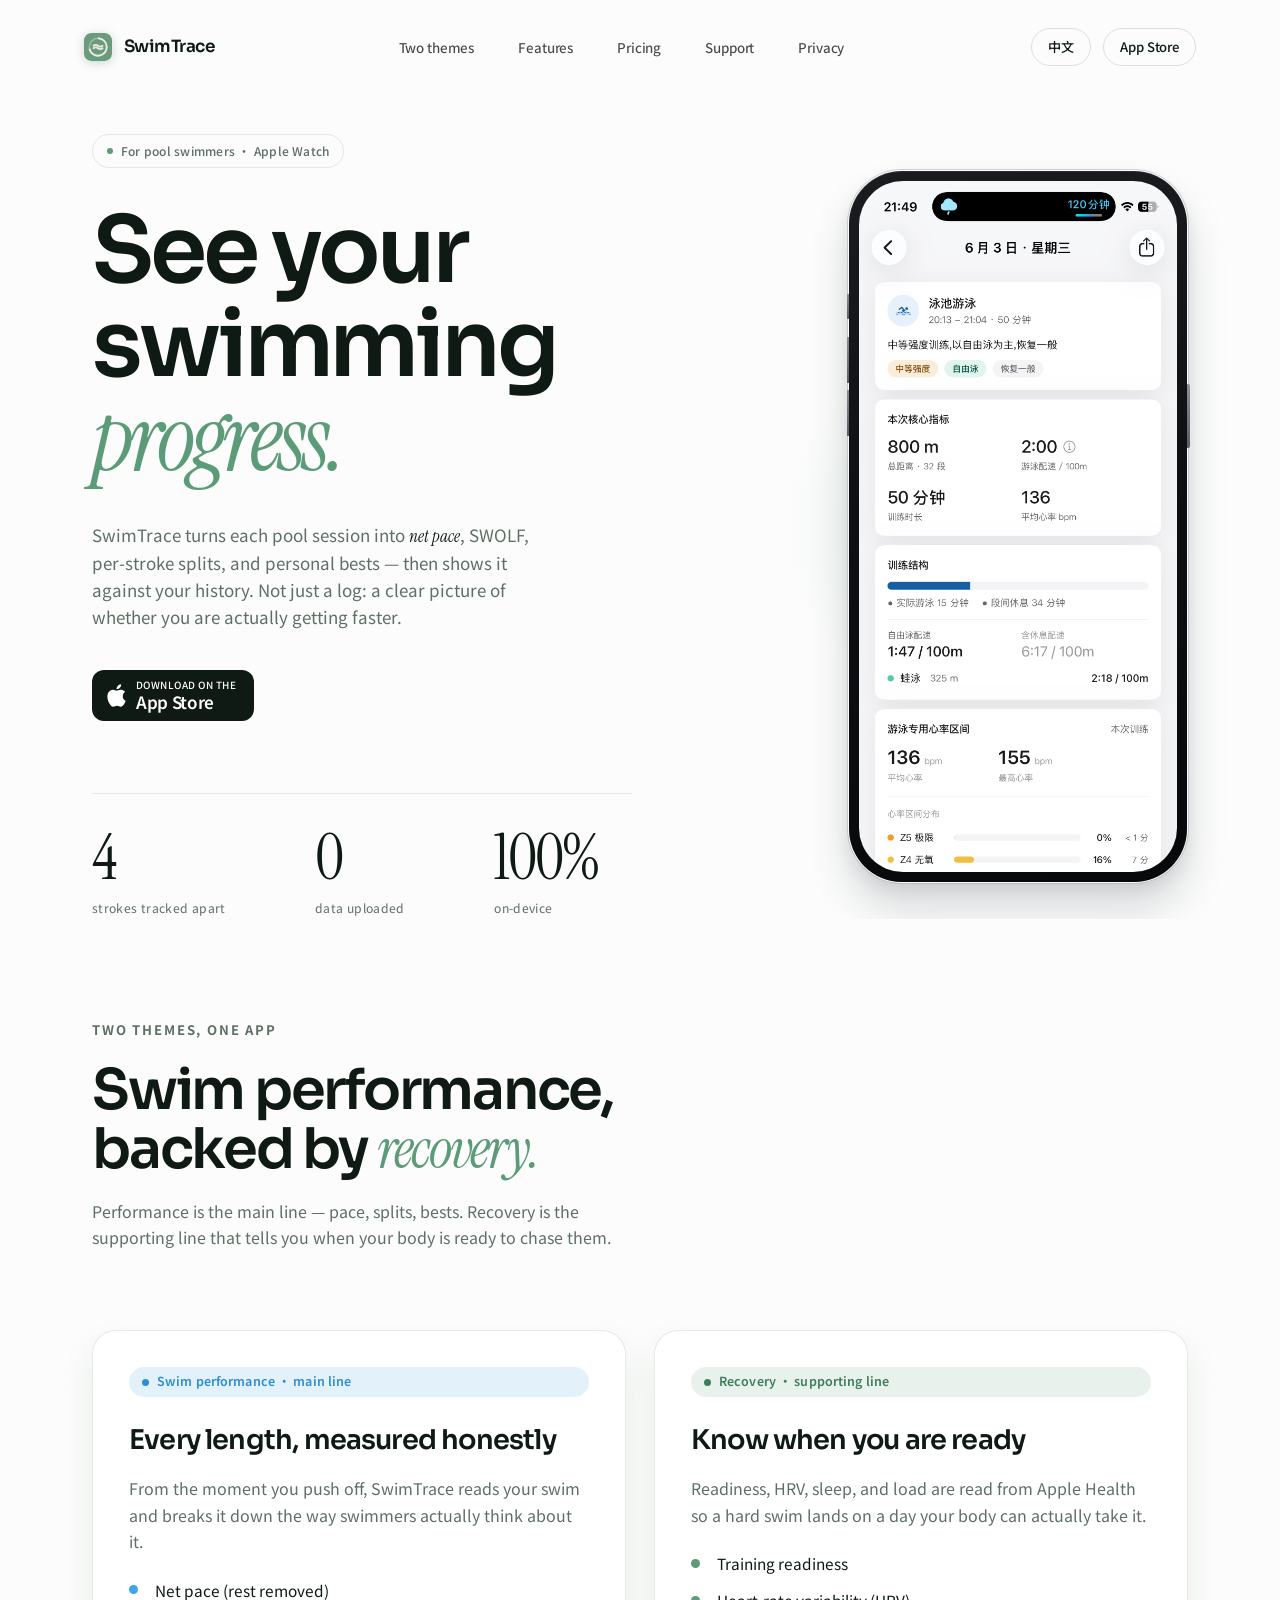
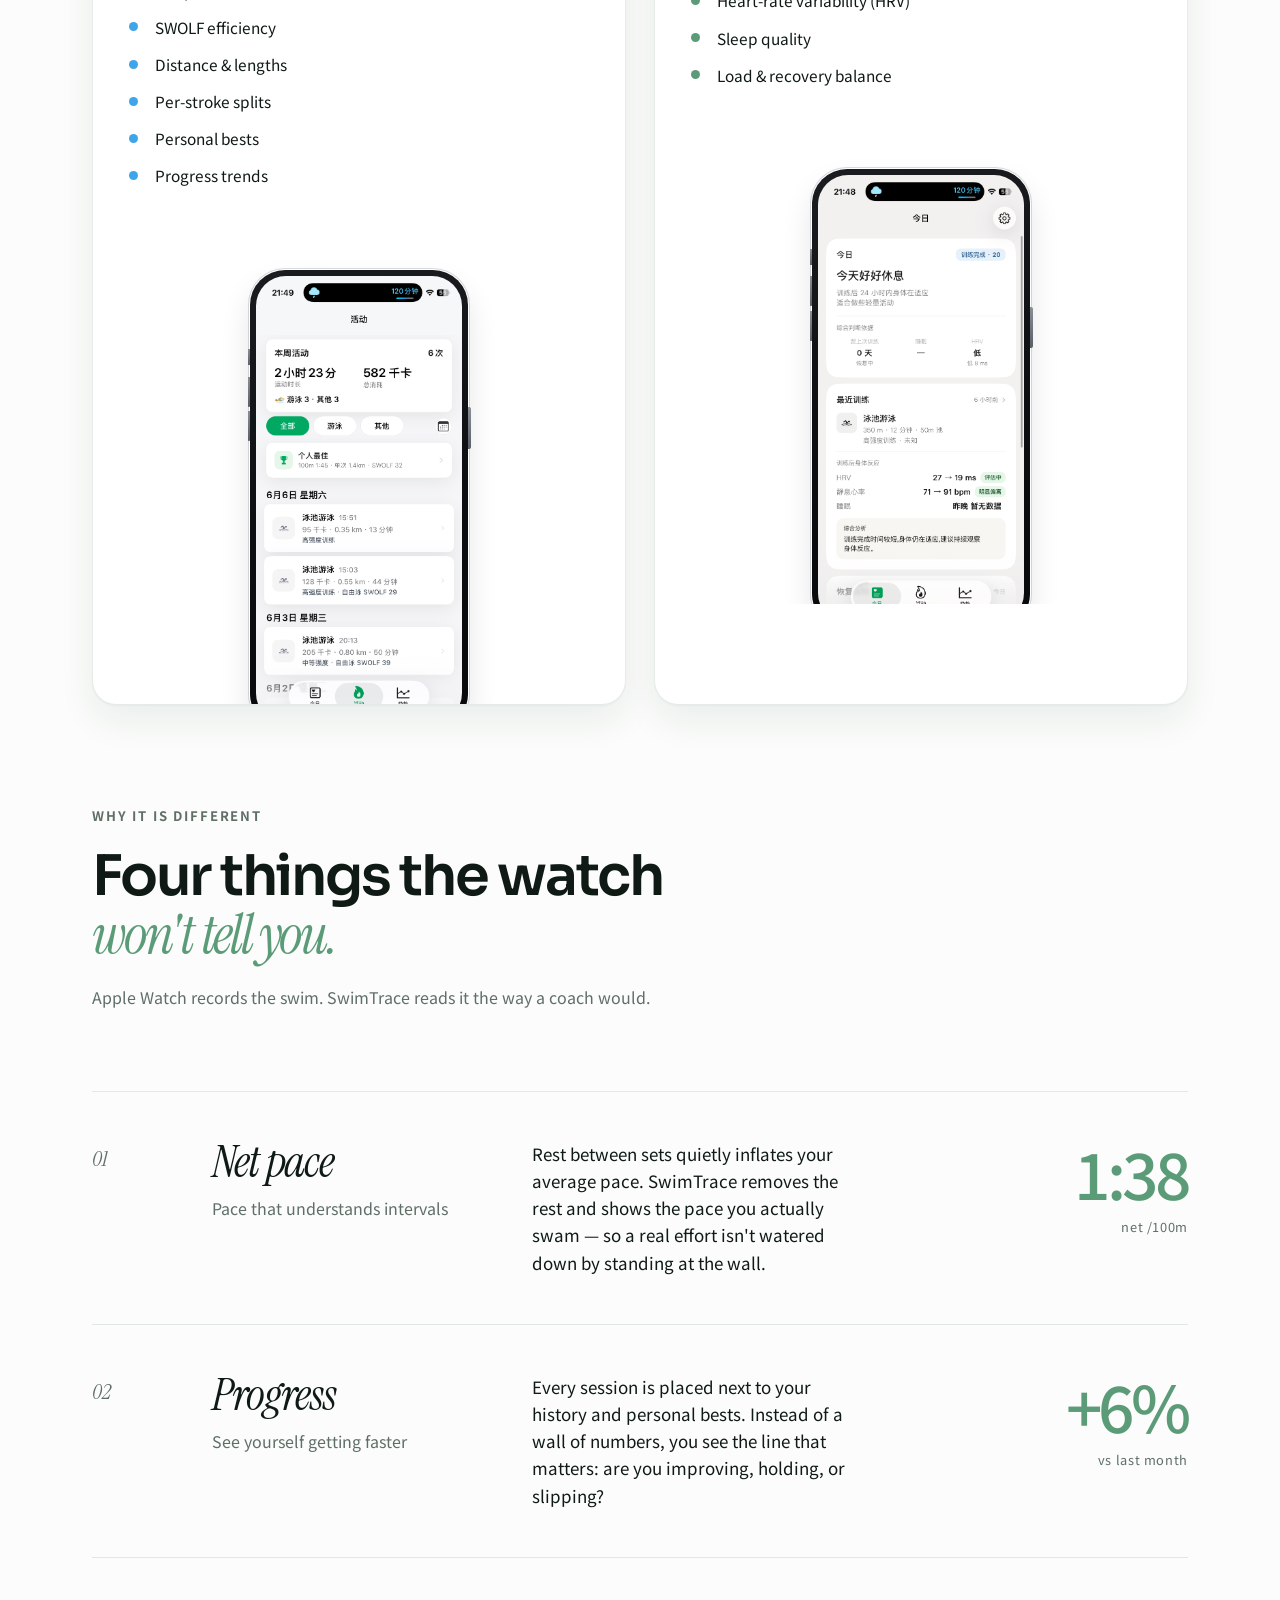
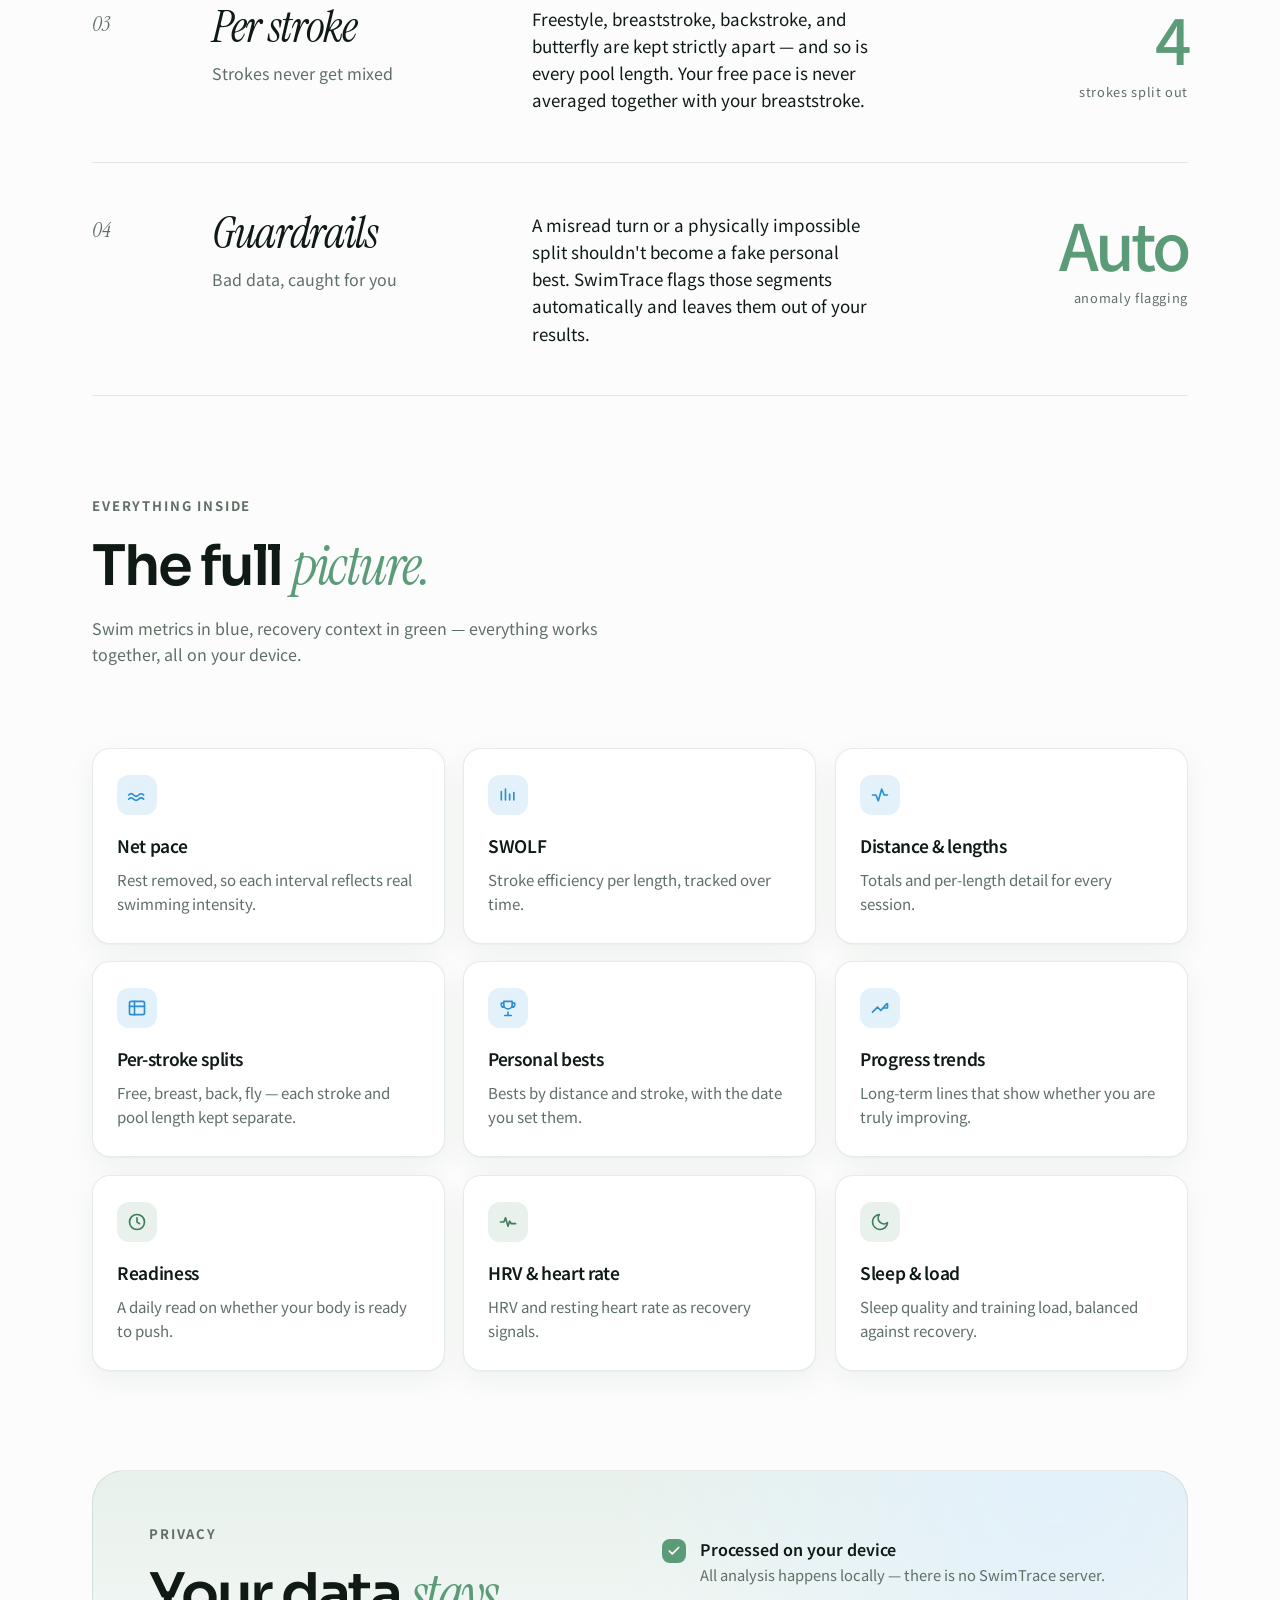
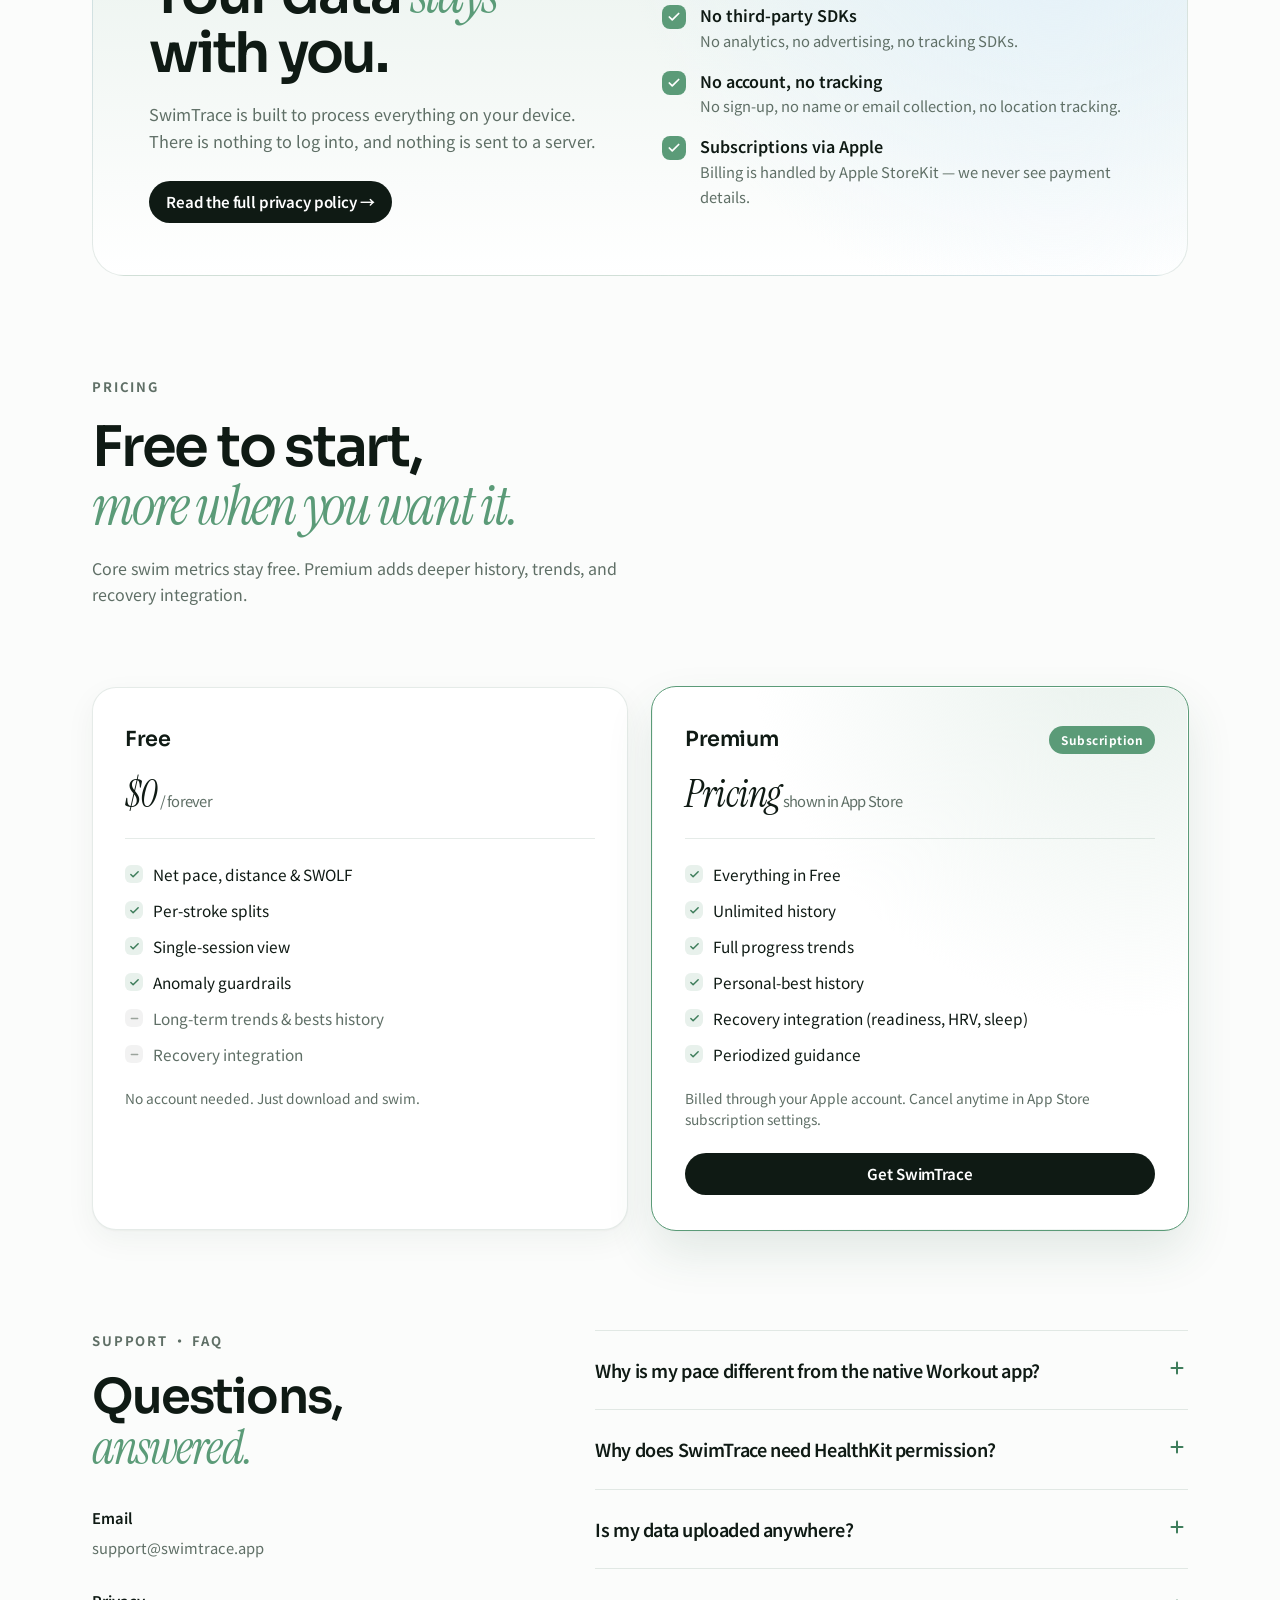
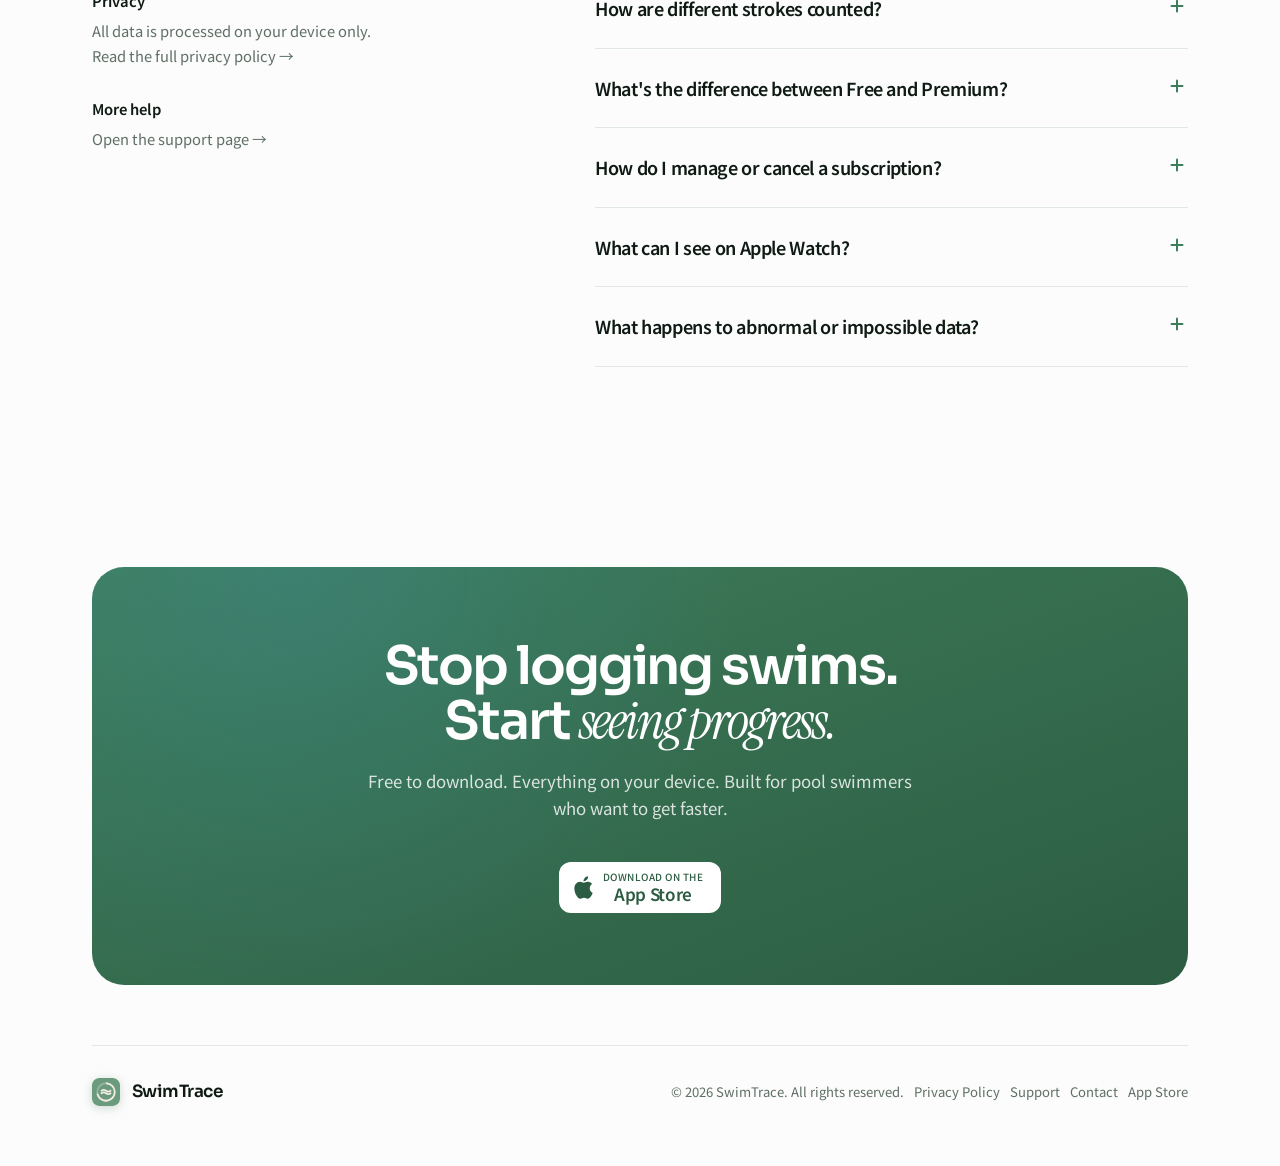
==== commit 2ef508d7: "更新内容的版本" ====
--- a/site/index.html
+++ b/site/index.html
@@ -3,16 +3,18 @@
 <head>
   <meta charset="utf-8">
   <meta name="viewport" content="width=device-width, initial-scale=1">
-  <title>Recova</title>
-  <meta name="description" content="Recova 读取 Apple Watch 的心率、睡眠与运动数据，量化训练负荷与恢复状态，给出克制而明确的训练建议。">
+  <title>SwimTrace</title>
+  <meta name="description" content="SwimTrace 面向泳池游泳者，围绕游泳表现与运动恢复两大主题：净配速、SWOLF、分泳姿、个人最佳与进步趋势，配合 HRV、睡眠与恢复。所有数据本地处理，不上传服务器。">
+  <link rel="icon" type="image/svg+xml" href="./favicon.svg">
+  <link rel="apple-touch-icon" href="./apple-touch-icon.png">
   <link rel="preconnect" href="https://fonts.googleapis.com">
   <link rel="preconnect" href="https://fonts.gstatic.com" crossorigin>
-  <link href="https://fonts.googleapis.com/css2?family=Inter:wght@400;500;600;700;800&family=Instrument+Serif:ital@0;1&display=swap" rel="stylesheet">
+  <link href="https://fonts.googleapis.com/css2?family=Sora:wght@400;500;600;700&family=Noto+Sans+SC:wght@400;500;600;700&family=Instrument+Serif:ital@0;1&display=swap" rel="stylesheet">
   <script>
     (function () {
       var language = "en";
       try {
-        var saved = localStorage.getItem("recova-language");
+        var saved = localStorage.getItem("swimtrace-language");
         if (saved === "en" || saved === "zh") {
           language = saved;
         } else {
@@ -33,29 +35,33 @@
 <body class="home-editorial">
   <main class="page page-home">
     <header class="page-topbar page-topbar-home">
-      <a class="brand-link" href="./index.html" aria-label="Recova home">
+      <a class="brand-link" href="./index.html" aria-label="SwimTrace home">
         <span class="brand-mark" aria-hidden="true">
-          <svg width="28" height="28" viewBox="0 0 28 28" fill="none">
-            <circle cx="14" cy="14" r="13" stroke="currentColor" stroke-width="1.5"></circle>
-            <path d="M6 14 A8 8 0 0 1 22 14" stroke="currentColor" stroke-width="1.5" stroke-linecap="round"></path>
-            <circle cx="14" cy="14" r="2" fill="currentColor"></circle>
+          <svg class="app-icon" width="28" height="28" viewBox="0 0 40 40" fill="none" role="img" aria-hidden="true">
+            <rect width="40" height="40" rx="9" fill="#6b9b7e"></rect>
+            <circle cx="20" cy="20" r="12.5" fill="none" stroke="#f0ece0" stroke-width="2.6" opacity="0.32"></circle>
+            <path d="M21.1 7.55 A12.5 12.5 0 1 1 7.93 23.24" fill="none" stroke="#f0ece0" stroke-width="2.6" stroke-linecap="round"></path>
+            <path d="M13.5 18.2 q3.2 -2.6 6.5 0 t6.5 0" fill="none" stroke="#f0ece0" stroke-width="2.5" stroke-linecap="round" stroke-linejoin="round"></path>
+            <path d="M13.5 21.8 q3.2 -2.6 6.5 0 t6.5 0" fill="none" stroke="#f0ece0" stroke-width="2.5" stroke-linecap="round" stroke-linejoin="round"></path>
           </svg>
         </span>
-        <span>Recova</span>
+        <span>SwimTrace</span>
       </a>
 
       <div class="topbar-group topbar-group-home">
         <nav class="topbar-nav" aria-label="Primary">
           <div class="lang-content" data-lang="en">
-            <a class="topbar-link" href="#product-overview">Features</a>
-            <a class="topbar-link" href="#how-it-works">How it works</a>
-            <a class="topbar-link" href="./support.html">Support</a>
+            <a class="topbar-link" href="#themes">Two themes</a>
+            <a class="topbar-link" href="#capabilities">Features</a>
+            <a class="topbar-link" href="#pricing">Pricing</a>
+            <a class="topbar-link" href="#support">Support</a>
             <a class="topbar-link" href="./privacy.html">Privacy</a>
           </div>
           <div class="lang-content" data-lang="zh">
-            <a class="topbar-link" href="#product-overview">功能</a>
-            <a class="topbar-link" href="#how-it-works">使用场景</a>
-            <a class="topbar-link" href="./support.html">支持</a>
+            <a class="topbar-link" href="#themes">双主题</a>
+            <a class="topbar-link" href="#capabilities">功能</a>
+            <a class="topbar-link" href="#pricing">订阅</a>
+            <a class="topbar-link" href="#support">支持</a>
             <a class="topbar-link" href="./privacy.html">隐私</a>
           </div>
         </nav>
@@ -73,17 +79,17 @@
     <section class="landing-hero">
       <div class="hero-copy">
         <div class="hero-badges">
-          <span class="hero-badge" data-lang="en">For Apple Watch · v1.2</span>
-          <span class="hero-badge" data-lang="zh">适用于 Apple Watch · v1.2</span>
-        </div>
-
-        <h1 class="display-title" data-lang="en">Train hard.<br>Recover with<br><span class="serif-accent">clarity.</span></h1>
-        <h1 class="display-title" data-lang="zh">训练之外，<br>更该懂得<br><span class="serif-accent">怎么 recover.</span></h1>
+          <span class="hero-badge" data-lang="en">For pool swimmers · Apple Watch</span>
+          <span class="hero-badge" data-lang="zh">为泳池游泳者打造 · Apple Watch</span>
+        </div>
+
+        <h1 class="display-title" data-lang="en">See your<br>swimming<br><span class="serif-accent">progress.</span></h1>
+        <h1 class="display-title" data-lang="zh">看见你的<br><span class="serif-accent">游泳进步。</span></h1>
         <p class="hero-body" data-lang="en">
-          Recova reads heart rate, sleep, and workout signals from Apple Watch, turns each session into training load and recovery context, and tells you whether today is for pushing, holding, or resting.
+          SwimTrace turns each pool session into <em>net pace</em>, SWOLF, per-stroke splits, and personal bests — then shows it against your history. Not just a log: a clear picture of whether you are actually getting faster.
         </p>
         <p class="hero-body" data-lang="zh">
-          Recova 读取 Apple Watch 上的心率、睡眠与运动数据，量化每一次的 <em>training load</em> 与 <em>recovery</em>，告诉你今天该推、该缓，还是该歇。
+          SwimTrace 把每一次泳池训练还原成 <em>净配速</em>、SWOLF、分泳姿配速与个人最佳，并和你的历史成绩对比。不只是记录，而是看见你到底有没有变快。
         </p>
 
         <div class="hero-actions">
@@ -104,28 +110,28 @@
 
         <div class="hero-stats">
           <div class="hero-stat" data-lang="en">
-            <strong>72h</strong>
-            <span>analysis window</span>
+            <strong>4</strong>
+            <span>strokes tracked apart</span>
           </div>
           <div class="hero-stat" data-lang="en">
-            <strong>14+</strong>
-            <span>health signals</span>
+            <strong class="swim-accent">0</strong>
+            <span>data uploaded</span>
           </div>
           <div class="hero-stat" data-lang="en">
-            <strong>0</strong>
-            <span>manual input</span>
+            <strong>100%</strong>
+            <span>on-device</span>
           </div>
           <div class="hero-stat" data-lang="zh">
-            <strong>72h</strong>
-            <span>连续分析窗口</span>
+            <strong>4</strong>
+            <span>种泳姿严格分列</span>
           </div>
           <div class="hero-stat" data-lang="zh">
-            <strong>14+</strong>
-            <span>种健康指标</span>
+            <strong class="swim-accent">0</strong>
+            <span>数据上传服务器</span>
           </div>
           <div class="hero-stat" data-lang="zh">
-            <strong>0</strong>
-            <span>手动录入</span>
+            <strong>100%</strong>
+            <span>本地处理</span>
           </div>
         </div>
       </div>
@@ -133,260 +139,568 @@
       <div class="hero-visual" aria-hidden="true">
         <div class="hero-glow"></div>
         <div class="phone-mock">
-          <div class="phone-island" aria-hidden="true"></div>
           <div class="phone-screen">
-            <img class="phone-shot" src="./screen-today.png" alt="Recova today screen">
+            <img class="phone-shot" src="./swim-detail.png" alt="SwimTrace swim session — total distance, net pace, and per-stroke splits">
           </div>
         </div>
       </div>
     </section>
 
-    <section class="editorial-section" id="product-overview">
-      <div class="section-head">
-        <p class="eyebrow" data-lang="en">Core features</p>
-        <p class="eyebrow" data-lang="zh">Core features</p>
-        <h2 class="section-title" data-lang="en">Three jobs,<span class="serif-accent"> done well.</span></h2>
-        <h2 class="section-title" data-lang="zh">三件事，<span class="serif-accent">做到位。</span></h2>
-        <p class="section-copy" data-lang="en">Recova is not another step counter. It focuses on the three things athletes actually need to understand.</p>
-        <p class="section-copy" data-lang="zh">我们不做第十八个计步器。Recova 专注在训练者真正关心的三件事。</p>
+    <!-- ============================ TWO THEMES ============================ -->
+    <section class="editorial-section" id="themes">
+      <div class="section-head" data-reveal>
+        <p class="eyebrow" data-lang="en">Two themes, one app</p>
+        <p class="eyebrow" data-lang="zh">两大主题，一个 App</p>
+        <h2 class="section-title" data-lang="en">Swim performance,<br>backed by <span class="serif-accent">recovery.</span></h2>
+        <h2 class="section-title" data-lang="zh">游泳表现，<br>由<span class="serif-accent">恢复</span>支撑。</h2>
+        <p class="section-copy" data-lang="en">Performance is the main line — pace, splits, bests. Recovery is the supporting line that tells you when your body is ready to chase them.</p>
+        <p class="section-copy" data-lang="zh">游泳表现是主线——配速、分段、个人最佳；运动恢复是支撑线——告诉你身体什么时候准备好去冲它。</p>
+      </div>
+
+      <div class="theme-grid">
+        <article class="theme-card is-swim" data-reveal>
+          <span class="theme-tag is-swim" data-lang="en">Swim performance · main line</span>
+          <span class="theme-tag is-swim" data-lang="zh">游泳表现 · 主线</span>
+          <h3 data-lang="en">Every length, measured honestly</h3>
+          <h3 data-lang="zh">每一趟，都被诚实地量化</h3>
+          <p data-lang="en">From the moment you push off, SwimTrace reads your swim and breaks it down the way swimmers actually think about it.</p>
+          <p data-lang="zh">从你蹬壁出发的那一刻起，SwimTrace 就按游泳者真正在意的方式拆解这次训练。</p>
+          <ul class="theme-points">
+            <li data-lang="en">Net pace (rest removed)</li>
+            <li data-lang="en">SWOLF efficiency</li>
+            <li data-lang="en">Distance &amp; lengths</li>
+            <li data-lang="en">Per-stroke splits</li>
+            <li data-lang="en">Personal bests</li>
+            <li data-lang="en">Progress trends</li>
+            <li data-lang="zh">净配速（去掉组间休息）</li>
+            <li data-lang="zh">SWOLF 划水效率</li>
+            <li data-lang="zh">距离与圈数</li>
+            <li data-lang="zh">分泳姿配速</li>
+            <li data-lang="zh">个人最佳</li>
+            <li data-lang="zh">进步趋势</li>
+          </ul>
+          <div class="theme-media">
+            <div class="phone-mock">
+              <div class="phone-screen">
+                <img class="phone-shot" src="./swim-activity.png" alt="SwimTrace activity list with weekly totals and personal bests" loading="lazy">
+              </div>
+            </div>
+          </div>
+        </article>
+
+        <article class="theme-card is-recovery" data-reveal>
+          <span class="theme-tag is-recovery" data-lang="en">Recovery · supporting line</span>
+          <span class="theme-tag is-recovery" data-lang="zh">运动恢复 · 支撑线</span>
+          <h3 data-lang="en">Know when you are ready</h3>
+          <h3 data-lang="zh">知道自己什么时候准备好</h3>
+          <p data-lang="en">Readiness, HRV, sleep, and load are read from Apple Health so a hard swim lands on a day your body can actually take it.</p>
+          <p data-lang="zh">运动准备度、HRV、睡眠与负荷来自 Apple Health，让强度落在身体真正扛得住的那天。</p>
+          <ul class="theme-points">
+            <li data-lang="en">Training readiness</li>
+            <li data-lang="en">Heart-rate variability (HRV)</li>
+            <li data-lang="en">Sleep quality</li>
+            <li data-lang="en">Load &amp; recovery balance</li>
+            <li data-lang="zh">运动准备度</li>
+            <li data-lang="zh">心率变异性（HRV）</li>
+            <li data-lang="zh">睡眠质量</li>
+            <li data-lang="zh">负荷与恢复平衡</li>
+          </ul>
+          <div class="theme-media">
+            <div class="phone-mock">
+              <div class="phone-screen">
+                <img class="phone-shot" src="./swim-today.png" alt="SwimTrace today screen — readiness, HRV, and your latest swim" loading="lazy">
+              </div>
+            </div>
+          </div>
+        </article>
+      </div>
+    </section>
+
+    <!-- ============================ DIFFERENCES ============================ -->
+    <section class="editorial-section" id="difference">
+      <div class="section-head" data-reveal>
+        <p class="eyebrow" data-lang="en">Why it is different</p>
+        <p class="eyebrow" data-lang="zh">和原生有何不同</p>
+        <h2 class="section-title" data-lang="en">Four things the watch<br><span class="serif-accent">won't tell you.</span></h2>
+        <h2 class="section-title" data-lang="zh">原生不会告诉你的<br><span class="serif-accent">四件事。</span></h2>
+        <p class="section-copy" data-lang="en">Apple Watch records the swim. SwimTrace reads it the way a coach would.</p>
+        <p class="section-copy" data-lang="zh">Apple Watch 把这次游泳记下来；SwimTrace 像教练一样把它读懂。</p>
       </div>
 
       <div class="feature-stack">
-        <article class="feature-row">
+        <article class="feature-row" data-reveal>
           <div class="feature-index">01</div>
           <div>
-            <h3 class="feature-name">Load</h3>
-            <p class="feature-subtitle" data-lang="en">Measure your training load</p>
-            <p class="feature-subtitle" data-lang="zh">量化你的训练负荷</p>
+            <h3 class="feature-name">Net pace</h3>
+            <p class="feature-subtitle" data-lang="en">Pace that understands intervals</p>
+            <p class="feature-subtitle" data-lang="zh">懂间歇的净配速</p>
           </div>
           <div>
-            <p class="feature-description" data-lang="en">Using heart-rate reserve, duration, and a TRIMP model, each session becomes a comparable training-load score. Long-term trends stay legible at a glance.</p>
-            <p class="feature-description" data-lang="zh">基于心率储备、时长与 TRIMP 模型，将每一次运动折算为统一的训练负荷分数。长期趋势一目了然。</p>
-          </div>
-          <div class="feature-metric" style="--feature-color:#ef6c3a;">
-            <strong>+42</strong>
-            <span data-lang="en">TRIMP this week</span>
-            <span data-lang="zh">本周 TRIMP</span>
-          </div>
-        </article>
-
-        <article class="feature-row">
+            <p class="feature-description" data-lang="en">Rest between sets quietly inflates your average pace. SwimTrace removes the rest and shows the pace you actually swam — so a real effort isn't watered down by standing at the wall.</p>
+            <p class="feature-description" data-lang="zh">组间休息会悄悄拉低你的平均配速。SwimTrace 去掉休息时间，还原你真正游出来的配速——真实强度不会被池边的等待稀释。</p>
+          </div>
+          <div class="feature-metric">
+            <strong class="swim-accent">1:38</strong>
+            <span data-lang="en">net /100m</span>
+            <span data-lang="zh">净配速 /100m</span>
+          </div>
+        </article>
+
+        <article class="feature-row" data-reveal>
           <div class="feature-index">02</div>
           <div>
-            <h3 class="feature-name">Recovery</h3>
-            <p class="feature-subtitle" data-lang="en">Read recovery with context</p>
-            <p class="feature-subtitle" data-lang="zh">读懂身体的修复状态</p>
+            <h3 class="feature-name">Progress</h3>
+            <p class="feature-subtitle" data-lang="en">See yourself getting faster</p>
+            <p class="feature-subtitle" data-lang="zh">看见自己在进步</p>
           </div>
           <div>
-            <p class="feature-description" data-lang="en">HRV, resting heart rate, and sleep stages are folded into a 0-100 recovery score, so you know before the next session whether the body is actually ready.</p>
-            <p class="feature-description" data-lang="zh">HRV、静息心率、睡眠分期融合成一个 0-100 的恢复分，让你在下一次训练前就知道身体是否准备好。</p>
+            <p class="feature-description" data-lang="en">Every session is placed next to your history and personal bests. Instead of a wall of numbers, you see the line that matters: are you improving, holding, or slipping?</p>
+            <p class="feature-description" data-lang="zh">每次训练都会和你的历史成绩、个人最佳并排放在一起。你看到的不是一堆数字，而是最关键的那条线：在进步、在保持，还是在退步？</p>
           </div>
           <div class="feature-metric">
-            <strong>84</strong>
-            <span data-lang="en">recovery today</span>
-            <span data-lang="zh">今日恢复</span>
-          </div>
-        </article>
-
-        <article class="feature-row">
+            <strong>+6%</strong>
+            <span data-lang="en">vs last month</span>
+            <span data-lang="zh">较上月</span>
+          </div>
+        </article>
+
+        <article class="feature-row" data-reveal>
           <div class="feature-index">03</div>
           <div>
-            <h3 class="feature-name">Guidance</h3>
-            <p class="feature-subtitle" data-lang="en">Tell you the next move</p>
-            <p class="feature-subtitle" data-lang="zh">给出下一步该做什么</p>
+            <h3 class="feature-name">Per stroke</h3>
+            <p class="feature-subtitle" data-lang="en">Strokes never get mixed</p>
+            <p class="feature-subtitle" data-lang="zh">分泳姿不混算</p>
           </div>
           <div>
-            <p class="feature-description" data-lang="en">Short term, it tells you whether today is for training, dialing back, or resting. Long term, it frames four-week blocks as Base, Build, Peak, and Recover.</p>
-            <p class="feature-description" data-lang="zh">短期告诉你今天练不练、练多重；长期按四周为周期建议 Base / Build / Peak / Recover。像有个教练在你手腕上。</p>
-          </div>
-          <div class="feature-metric" style="--feature-color:#0a0a0a;">
-            <strong data-lang="en">Push</strong>
-            <strong data-lang="zh">Push</strong>
-            <span data-lang="en">today's call</span>
-            <span data-lang="zh">今日建议</span>
+            <p class="feature-description" data-lang="en">Freestyle, breaststroke, backstroke, and butterfly are kept strictly apart — and so is every pool length. Your free pace is never averaged together with your breaststroke.</p>
+            <p class="feature-description" data-lang="zh">自由泳、蛙泳、仰泳、蝶泳严格分列，每种池长也分开统计。你的自由泳配速，绝不会和蛙泳被平均到一起。</p>
+          </div>
+          <div class="feature-metric">
+            <strong class="swim-accent">4</strong>
+            <span data-lang="en">strokes split out</span>
+            <span data-lang="zh">泳姿独立统计</span>
+          </div>
+        </article>
+
+        <article class="feature-row" data-reveal>
+          <div class="feature-index">04</div>
+          <div>
+            <h3 class="feature-name">Guardrails</h3>
+            <p class="feature-subtitle" data-lang="en">Bad data, caught for you</p>
+            <p class="feature-subtitle" data-lang="zh">替你把关数据</p>
+          </div>
+          <div>
+            <p class="feature-description" data-lang="en">A misread turn or a physically impossible split shouldn't become a fake personal best. SwimTrace flags those segments automatically and leaves them out of your results.</p>
+            <p class="feature-description" data-lang="zh">一次误判的转身、一段物理上不可能的分段，不该变成假的个人最佳。SwimTrace 会自动标注这些异常分段，并把它们排除在成绩之外。</p>
+          </div>
+          <div class="feature-metric">
+            <strong>Auto</strong>
+            <span data-lang="en">anomaly flagging</span>
+            <span data-lang="zh">异常自动标注</span>
           </div>
         </article>
       </div>
     </section>
 
-    <section class="editorial-section" id="how-it-works">
-      <div class="section-head">
-        <p class="eyebrow" data-lang="en">How it works</p>
-        <p class="eyebrow" data-lang="zh">How it works</p>
-        <h2 class="section-title" data-lang="en">A normal week,<br><span class="serif-accent">three moments.</span></h2>
-        <h2 class="section-title" data-lang="zh">一个普通周，<br><span class="serif-accent">三个瞬间。</span></h2>
-      </div>
-
-      <div class="scenario-grid">
-        <article class="scenario-card">
-          <div class="scenario-top">
-            <div>
-              <p class="scenario-time">07:20</p>
-              <p class="scenario-day" data-lang="en">Monday</p>
-              <p class="scenario-day" data-lang="zh">周一</p>
-            </div>
-            <span class="status-pill status-hold" data-lang="en">Hold</span>
-            <span class="status-pill status-hold" data-lang="zh">保守</span>
-          </div>
-          <div class="scenario-content">
-            <h3 data-lang="en">Mileage week, early morning</h3>
-            <h3 data-lang="zh">跑量周，清晨醒来</h3>
-            <p data-lang="en">HRV is 12% below baseline and last week's cumulative load ran high. Recova recommends swapping the planned 10k intervals for 45 minutes of Z2 aerobic work.</p>
-            <p data-lang="zh">HRV 比基线低 12%，上周累计负荷偏高。Recova 建议今天把 10k 间歇换成 45 分钟 Z2 有氧。</p>
-          </div>
-          <div class="scenario-visual" aria-hidden="true">
-            <div class="phone-mock">
-              <div class="phone-island" aria-hidden="true"></div>
-              <div class="phone-screen">
-                <img class="phone-shot" src="./screen-today.png" alt="Recova status screen">
-              </div>
-            </div>
-          </div>
-        </article>
-
-        <article class="scenario-card">
-          <div class="scenario-top">
-            <div>
-              <p class="scenario-time">18:45</p>
-              <p class="scenario-day" data-lang="en">Thursday</p>
-              <p class="scenario-day" data-lang="zh">周四</p>
-            </div>
-            <span class="status-pill status-good" data-lang="en">Good</span>
-            <span class="status-pill status-good" data-lang="zh">良好</span>
-          </div>
-          <div class="scenario-content">
-            <h3 data-lang="en">Two hours after strength work</h3>
-            <h3 data-lang="zh">力量训练后两小时</h3>
-            <p data-lang="en">Heart-rate recovery has normalized and the lower-body load is being absorbed well. Tomorrow's moderate cycling session can stay on plan.</p>
-            <p data-lang="zh">心率恢复曲线正常，下肢训练负荷吸收良好。明日中等强度骑行可按计划进行。</p>
-          </div>
-          <div class="scenario-visual" aria-hidden="true">
-            <div class="phone-mock">
-              <div class="phone-island" aria-hidden="true"></div>
-              <div class="phone-screen">
-                <img class="phone-shot" src="./screen-summary.png" alt="Recova monthly summary screen">
-              </div>
-            </div>
-          </div>
-        </article>
-
-        <article class="scenario-card">
-          <div class="scenario-top">
-            <div>
-              <p class="scenario-time">23:10</p>
-              <p class="scenario-day" data-lang="en">Saturday</p>
-              <p class="scenario-day" data-lang="zh">周六</p>
-            </div>
-            <span class="status-pill status-recover" data-lang="en">Recover</span>
-            <span class="status-pill status-recover" data-lang="zh">恢复期</span>
-          </div>
-          <div class="scenario-content">
-            <h3 data-lang="en">Long endurance day finished</h3>
-            <h3 data-lang="zh">长距离拉练完成</h3>
-            <p data-lang="en">Weekly TRIMP has reached 380 and is now near the top of the Peak band. The next 72 hours shift into active recovery with only light movement.</p>
-            <p data-lang="zh">当周 TRIMP 达到 380，处于 Peak 上沿。未来 72 小时进入主动恢复期，只做轻松活动。</p>
-          </div>
-          <div class="scenario-visual" aria-hidden="true">
-            <div class="phone-mock">
-              <div class="phone-island" aria-hidden="true"></div>
-              <div class="phone-screen">
-                <img class="phone-shot" src="./screen-trends.png" alt="Recova trends screen">
-              </div>
-            </div>
-          </div>
+    <!-- ============================ CAPABILITIES ============================ -->
+    <section class="editorial-section" id="capabilities">
+      <div class="section-head" data-reveal>
+        <p class="eyebrow" data-lang="en">Everything inside</p>
+        <p class="eyebrow" data-lang="zh">完整功能</p>
+        <h2 class="section-title" data-lang="en">The full <span class="serif-accent">picture.</span></h2>
+        <h2 class="section-title" data-lang="zh">完整的<span class="serif-accent">全貌。</span></h2>
+        <p class="section-copy" data-lang="en">Swim metrics in blue, recovery context in green — everything works together, all on your device.</p>
+        <p class="section-copy" data-lang="zh">蓝色是游泳指标，绿色是恢复信息——它们彼此配合，全部在你的设备上完成。</p>
+      </div>
+
+      <div class="capability-grid">
+        <article class="capability-card is-swim" data-reveal>
+          <span class="cap-icon" aria-hidden="true">
+            <svg viewBox="0 0 24 24" fill="none" stroke="currentColor" stroke-width="2" stroke-linecap="round" stroke-linejoin="round"><path d="M2 12c2-2 4-2 6 0s4 2 6 0 4-2 6 0"/><path d="M2 17c2-2 4-2 6 0s4 2 6 0 4-2 6 0"/></svg>
+          </span>
+          <h3 data-lang="en">Net pace</h3>
+          <h3 data-lang="zh">净配速</h3>
+          <p data-lang="en">Rest removed, so each interval reflects real swimming intensity.</p>
+          <p data-lang="zh">去掉休息时间，让每组都反映真实的游泳强度。</p>
+        </article>
+
+        <article class="capability-card is-swim" data-reveal>
+          <span class="cap-icon" aria-hidden="true">
+            <svg viewBox="0 0 24 24" fill="none" stroke="currentColor" stroke-width="2" stroke-linecap="round" stroke-linejoin="round"><path d="M4 18V8m5 10V5m5 13v-7m5 7V9"/></svg>
+          </span>
+          <h3 data-lang="en">SWOLF</h3>
+          <h3 data-lang="zh">SWOLF 效率</h3>
+          <p data-lang="en">Stroke efficiency per length, tracked over time.</p>
+          <p data-lang="zh">每趟的划水效率，随时间持续追踪。</p>
+        </article>
+
+        <article class="capability-card is-swim" data-reveal>
+          <span class="cap-icon" aria-hidden="true">
+            <svg viewBox="0 0 24 24" fill="none" stroke="currentColor" stroke-width="2" stroke-linecap="round" stroke-linejoin="round"><path d="M3 12h4l3 7 4-14 3 7h4"/></svg>
+          </span>
+          <h3 data-lang="en">Distance &amp; lengths</h3>
+          <h3 data-lang="zh">距离与圈数</h3>
+          <p data-lang="en">Totals and per-length detail for every session.</p>
+          <p data-lang="zh">每次训练的总距离与逐趟明细。</p>
+        </article>
+
+        <article class="capability-card is-swim" data-reveal>
+          <span class="cap-icon" aria-hidden="true">
+            <svg viewBox="0 0 24 24" fill="none" stroke="currentColor" stroke-width="2" stroke-linecap="round" stroke-linejoin="round"><rect x="3" y="4" width="18" height="16" rx="2"/><path d="M3 10h18M9 4v16"/></svg>
+          </span>
+          <h3 data-lang="en">Per-stroke splits</h3>
+          <h3 data-lang="zh">分泳姿配速</h3>
+          <p data-lang="en">Free, breast, back, fly — each stroke and pool length kept separate.</p>
+          <p data-lang="zh">自由泳、蛙泳、仰泳、蝶泳——每种泳姿、每种池长分开统计。</p>
+        </article>
+
+        <article class="capability-card is-swim" data-reveal>
+          <span class="cap-icon" aria-hidden="true">
+            <svg viewBox="0 0 24 24" fill="none" stroke="currentColor" stroke-width="2" stroke-linecap="round" stroke-linejoin="round"><path d="M8 21h8M12 17v4M7 4h10v4a5 5 0 0 1-10 0zM7 6H4v2a3 3 0 0 0 3 3M17 6h3v2a3 3 0 0 1-3 3"/></svg>
+          </span>
+          <h3 data-lang="en">Personal bests</h3>
+          <h3 data-lang="zh">个人最佳</h3>
+          <p data-lang="en">Bests by distance and stroke, with the date you set them.</p>
+          <p data-lang="zh">按距离与泳姿记录个人最佳，并标注创造日期。</p>
+        </article>
+
+        <article class="capability-card is-swim" data-reveal>
+          <span class="cap-icon" aria-hidden="true">
+            <svg viewBox="0 0 24 24" fill="none" stroke="currentColor" stroke-width="2" stroke-linecap="round" stroke-linejoin="round"><path d="M3 17l6-6 4 4 7-8"/><path d="M21 7v5h-5"/></svg>
+          </span>
+          <h3 data-lang="en">Progress trends</h3>
+          <h3 data-lang="zh">进步趋势</h3>
+          <p data-lang="en">Long-term lines that show whether you are truly improving.</p>
+          <p data-lang="zh">长期趋势曲线，看清你是否真的在进步。</p>
+        </article>
+
+        <article class="capability-card is-recovery" data-reveal>
+          <span class="cap-icon" aria-hidden="true">
+            <svg viewBox="0 0 24 24" fill="none" stroke="currentColor" stroke-width="2" stroke-linecap="round" stroke-linejoin="round"><circle cx="12" cy="12" r="9"/><path d="M12 7v5l3 2"/></svg>
+          </span>
+          <h3 data-lang="en">Readiness</h3>
+          <h3 data-lang="zh">运动准备度</h3>
+          <p data-lang="en">A daily read on whether your body is ready to push.</p>
+          <p data-lang="zh">每天判断身体是否准备好加量。</p>
+        </article>
+
+        <article class="capability-card is-recovery" data-reveal>
+          <span class="cap-icon" aria-hidden="true">
+            <svg viewBox="0 0 24 24" fill="none" stroke="currentColor" stroke-width="2" stroke-linecap="round" stroke-linejoin="round"><path d="M3 12h4l2-5 3 10 2-6 2 3h5"/></svg>
+          </span>
+          <h3 data-lang="en">HRV &amp; heart rate</h3>
+          <h3 data-lang="zh">HRV 与心率</h3>
+          <p data-lang="en">HRV and resting heart rate as recovery signals.</p>
+          <p data-lang="zh">以 HRV 和静息心率作为恢复信号。</p>
+        </article>
+
+        <article class="capability-card is-recovery" data-reveal>
+          <span class="cap-icon" aria-hidden="true">
+            <svg viewBox="0 0 24 24" fill="none" stroke="currentColor" stroke-width="2" stroke-linecap="round" stroke-linejoin="round"><path d="M21 12.8A9 9 0 1 1 11.2 3a7 7 0 0 0 9.8 9.8z"/></svg>
+          </span>
+          <h3 data-lang="en">Sleep &amp; load</h3>
+          <h3 data-lang="zh">睡眠与负荷</h3>
+          <p data-lang="en">Sleep quality and training load, balanced against recovery.</p>
+          <p data-lang="zh">睡眠质量与训练负荷，与恢复状态相互平衡。</p>
         </article>
       </div>
     </section>
 
+    <!-- ============================ PRIVACY STANCE ============================ -->
+    <section class="editorial-section" id="privacy-stance">
+      <div class="privacy-band" data-reveal>
+        <div>
+          <p class="eyebrow" data-lang="en">Privacy</p>
+          <p class="eyebrow" data-lang="zh">隐私</p>
+          <h2 class="section-title" data-lang="en">Your data <span class="serif-accent">stays</span> with you.</h2>
+          <h2 class="section-title" data-lang="zh">你的数据，<span class="serif-accent">留在你这里。</span></h2>
+          <p class="privacy-lead" data-lang="en">SwimTrace is built to process everything on your device. There is nothing to log into, and nothing is sent to a server.</p>
+          <p class="privacy-lead" data-lang="zh">SwimTrace 的设计是把一切都放在你的设备上处理。没有账号要登录，也没有任何数据发往服务器。</p>
+          <a class="action-link privacy-link" href="./privacy.html" data-lang="en">Read the full privacy policy →</a>
+          <a class="action-link privacy-link" href="./privacy.html" data-lang="zh">查看完整隐私政策 →</a>
+        </div>
+        <ul class="privacy-points">
+          <li>
+            <strong data-lang="en">Processed on your device</strong>
+            <strong data-lang="zh">全部在你的设备上处理</strong>
+            <span data-lang="en">All analysis happens locally — there is no SwimTrace server.</span>
+            <span data-lang="zh">所有分析都在本地完成——没有 SwimTrace 服务器。</span>
+          </li>
+          <li>
+            <strong data-lang="en">No third-party SDKs</strong>
+            <strong data-lang="zh">无第三方 SDK</strong>
+            <span data-lang="en">No analytics, no advertising, no tracking SDKs.</span>
+            <span data-lang="zh">不接入统计、广告或追踪类 SDK。</span>
+          </li>
+          <li>
+            <strong data-lang="en">No account, no tracking</strong>
+            <strong data-lang="zh">无账户、无追踪</strong>
+            <span data-lang="en">No sign-up, no name or email collection, no location tracking.</span>
+            <span data-lang="zh">无需注册，不收集姓名或邮箱，不进行位置追踪。</span>
+          </li>
+          <li>
+            <strong data-lang="en">Subscriptions via Apple</strong>
+            <strong data-lang="zh">订阅经 Apple StoreKit</strong>
+            <span data-lang="en">Billing is handled by Apple StoreKit — we never see payment details.</span>
+            <span data-lang="zh">支付由 Apple StoreKit 处理——我们不会接触你的支付信息。</span>
+          </li>
+        </ul>
+      </div>
+    </section>
+
+    <!-- ============================ PRICING ============================ -->
+    <section class="editorial-section" id="pricing">
+      <div class="section-head" data-reveal>
+        <p class="eyebrow" data-lang="en">Pricing</p>
+        <p class="eyebrow" data-lang="zh">订阅方案</p>
+        <h2 class="section-title" data-lang="en">Free to start,<br><span class="serif-accent">more when you want it.</span></h2>
+        <h2 class="section-title" data-lang="zh">免费开始，<br><span class="serif-accent">想要更多再升级。</span></h2>
+        <p class="section-copy" data-lang="en">Core swim metrics stay free. Premium adds deeper history, trends, and recovery integration.</p>
+        <p class="section-copy" data-lang="zh">核心游泳指标永久免费；高级版提供更深入的历史、趋势与恢复整合。</p>
+      </div>
+
+      <div class="plan-grid">
+        <article class="plan-card" data-reveal>
+          <div class="plan-head">
+            <span class="plan-name" data-lang="en">Free</span>
+            <span class="plan-name" data-lang="zh">免费版</span>
+          </div>
+          <div class="plan-price" data-lang="en">$0<span> / forever</span></div>
+          <div class="plan-price" data-lang="zh">¥0<span> / 永久</span></div>
+          <ul class="plan-features">
+            <li data-lang="en">Net pace, distance &amp; SWOLF</li>
+            <li data-lang="en">Per-stroke splits</li>
+            <li data-lang="en">Single-session view</li>
+            <li data-lang="en">Anomaly guardrails</li>
+            <li class="is-muted" data-lang="en">Long-term trends &amp; bests history</li>
+            <li class="is-muted" data-lang="en">Recovery integration</li>
+            <li data-lang="zh">净配速、距离与 SWOLF</li>
+            <li data-lang="zh">分泳姿配速</li>
+            <li data-lang="zh">单次训练查看</li>
+            <li data-lang="zh">异常数据把关</li>
+            <li class="is-muted" data-lang="zh">长期趋势与个人最佳历史</li>
+            <li class="is-muted" data-lang="zh">恢复整合</li>
+          </ul>
+          <p class="plan-note" data-lang="en">No account needed. Just download and swim.</p>
+          <p class="plan-note" data-lang="zh">无需账号，下载即用。</p>
+        </article>
+
+        <article class="plan-card is-featured" data-reveal>
+          <div class="plan-head">
+            <span class="plan-name" data-lang="en">Premium</span>
+            <span class="plan-name" data-lang="zh">高级版</span>
+            <span class="plan-flag" data-lang="en">Subscription</span>
+            <span class="plan-flag" data-lang="zh">订阅</span>
+          </div>
+          <div class="plan-price" data-lang="en">Pricing<span> shown in App Store</span></div>
+          <div class="plan-price" data-lang="zh">价格<span> 以 App Store 为准</span></div>
+          <ul class="plan-features">
+            <li data-lang="en">Everything in Free</li>
+            <li data-lang="en">Unlimited history</li>
+            <li data-lang="en">Full progress trends</li>
+            <li data-lang="en">Personal-best history</li>
+            <li data-lang="en">Recovery integration (readiness, HRV, sleep)</li>
+            <li data-lang="en">Periodized guidance</li>
+            <li data-lang="zh">包含免费版全部功能</li>
+            <li data-lang="zh">无限历史记录</li>
+            <li data-lang="zh">完整进步趋势</li>
+            <li data-lang="zh">个人最佳历史</li>
+            <li data-lang="zh">恢复整合（准备度、HRV、睡眠）</li>
+            <li data-lang="zh">周期化训练建议</li>
+          </ul>
+          <p class="plan-note" data-lang="en">Billed through your Apple account. Cancel anytime in App Store subscription settings.</p>
+          <p class="plan-note" data-lang="zh">通过 Apple 账户结算，可随时在 App Store 订阅设置中取消。</p>
+          <a class="button-link primary plan-cta" href="https://apps.apple.com" target="_blank" rel="noreferrer">
+            <span data-lang="en">Get SwimTrace</span>
+            <span data-lang="zh">获取 SwimTrace</span>
+          </a>
+        </article>
+      </div>
+    </section>
+
+    <!-- ============================ FAQ / SUPPORT ============================ -->
     <section class="editorial-section faq-section" id="faq">
+      <span id="support" class="sr-only" aria-hidden="true"></span>
       <div class="faq-layout">
-        <aside class="support-panel">
-          <p class="eyebrow" data-lang="en">Support FAQ</p>
-          <p class="eyebrow" data-lang="zh">Support · FAQ</p>
-          <h2 class="section-title" data-lang="en">Need another<br><span class="serif-accent">answer?</span></h2>
-          <h2 class="section-title" data-lang="zh">还有<br><span class="serif-accent">问题？</span></h2>
+        <aside class="support-panel" data-reveal>
+          <p class="eyebrow" data-lang="en">Support · FAQ</p>
+          <p class="eyebrow" data-lang="zh">支持 · 常见问题</p>
+          <h2 class="section-title" data-lang="en">Questions,<br><span class="serif-accent">answered.</span></h2>
+          <h2 class="section-title" data-lang="zh">你的<br><span class="serif-accent">疑问。</span></h2>
           <div class="contact-list">
             <div class="contact-block">
               <strong data-lang="en">Email</strong>
               <strong data-lang="zh">邮件 · Email</strong>
-              <a href="mailto:SUPPORT_EMAIL_PLACEHOLDER">SUPPORT_EMAIL_PLACEHOLDER</a>
+              <a href="mailto:support@swimtrace.app">support@swimtrace.app</a>
             </div>
             <div class="contact-block">
               <strong data-lang="en">Privacy</strong>
               <strong data-lang="zh">隐私 · Privacy</strong>
-              <span data-lang="en">Health data is processed on your device only.</span><br data-lang="en">
-              <span data-lang="zh">所有健康数据仅在你的设备上处理。</span><br data-lang="zh">
+              <span data-lang="en">All data is processed on your device only.</span>
+              <span data-lang="zh">所有数据仅在你的设备上处理。</span>
+              <br>
               <a href="./privacy.html" data-lang="en">Read the full privacy policy →</a>
               <a href="./privacy.html" data-lang="zh">查看完整隐私政策 →</a>
             </div>
+            <div class="contact-block">
+              <strong data-lang="en">More help</strong>
+              <strong data-lang="zh">更多帮助</strong>
+              <a href="./support.html" data-lang="en">Open the support page →</a>
+              <a href="./support.html" data-lang="zh">打开支持页面 →</a>
+            </div>
           </div>
         </aside>
 
-        <div>
-          <article class="faq-row">
-            <div>
-              <h3 class="faq-question" data-lang="en">Does Recova require a subscription?</h3>
-              <h3 class="faq-question" data-lang="zh">Recova 需要付费吗？</h3>
-              <p class="faq-answer" data-lang="en">The download is free. Core analysis can stay free, while deeper long-term trends and periodized guidance can gradually become subscription features.</p>
-              <p class="faq-answer" data-lang="zh">下载免费。基础分析永久免费；更完整的长期趋势与周期化建议可以逐步作为订阅能力提供。</p>
-            </div>
-            <div class="faq-number">01</div>
-          </article>
-
-          <article class="faq-row">
-            <div>
-              <h3 class="faq-question" data-lang="en">Does data get uploaded to your servers?</h3>
-              <h3 class="faq-question" data-lang="zh">数据会上传到你们服务器吗？</h3>
-              <p class="faq-answer" data-lang="en">The current product direction is centered on Apple Health permissions and on-device interpretation. The privacy page lists the HealthKit categories currently read and the present handling scope.</p>
-              <p class="faq-answer" data-lang="zh">当前产品方向围绕 Apple Health 授权与本地信号解读展开。独立隐私页会列出当前会读取的 HealthKit 类别，以及现阶段的数据处理范围。</p>
-            </div>
-            <div class="faq-number">02</div>
-          </article>
-
-          <article class="faq-row">
-            <div>
-              <h3 class="faq-question" data-lang="en">Can I use it without an Apple Watch?</h3>
-              <h3 class="faq-question" data-lang="zh">没有 Apple Watch 可以用吗？</h3>
-              <p class="faq-answer" data-lang="en">Not for now. Recova depends on continuous heart-rate, sleep, and workout signals from Apple Watch, and the phone alone cannot reach the same fidelity.</p>
-              <p class="faq-answer" data-lang="zh">暂不支持。Recova 的核心依赖 Apple Watch 持续采集的心率、睡眠与运动数据，手机单机无法达到同等精度。</p>
-            </div>
-            <div class="faq-number">03</div>
-          </article>
-
-          <article class="faq-row">
-            <div>
-              <h3 class="faq-question" data-lang="en">Which workout types are supported?</h3>
-              <h3 class="faq-question" data-lang="zh">支持哪些运动类型？</h3>
-              <p class="faq-answer" data-lang="en">Any workout already recorded through Apple Health can feed the load model, including running, cycling, swimming, strength training, hiking, yoga, and other mixed sessions.</p>
-              <p class="faq-answer" data-lang="zh">凡是已经通过 Apple Health 记录下来的运动，都可以进入负荷判断，包括跑步、骑行、游泳、力量训练、登山、瑜伽以及更多混合型训练。</p>
-            </div>
-            <div class="faq-number">04</div>
-          </article>
+        <div class="faq-list" data-reveal>
+          <details class="faq-item">
+            <summary>
+              <span data-lang="en">Why is my pace different from the native Workout app?</span>
+              <span data-lang="zh">为什么配速和原生「体能训练」不一样？</span>
+              <span class="faq-toggle" aria-hidden="true"></span>
+            </summary>
+            <div class="faq-a">
+              <p data-lang="en">SwimTrace shows <strong>net pace</strong>: it removes the rest between sets so the number reflects the speed you actually swam. The native average often blends in time spent resting at the wall, which makes a hard interval look slower than it was.</p>
+              <p data-lang="zh">SwimTrace 显示的是<strong>净配速</strong>：它会去掉组间休息，让数字反映你真正游出来的速度。原生的平均配速常常把池边休息的时间也算进去，于是一组高强度间歇看起来反而更慢。</p>
+            </div>
+          </details>
+
+          <details class="faq-item">
+            <summary>
+              <span data-lang="en">Why does SwimTrace need HealthKit permission?</span>
+              <span data-lang="zh">为什么需要 HealthKit 权限？</span>
+              <span class="faq-toggle" aria-hidden="true"></span>
+            </summary>
+            <div class="faq-a">
+              <p data-lang="en">Your swims, heart rate, sleep, and related metrics are recorded by Apple Watch into Apple Health. SwimTrace reads those records (with your permission) to calculate pace, splits, and recovery. Without HealthKit access there is no swim data to analyze.</p>
+              <p data-lang="zh">你的游泳、心率、睡眠等数据由 Apple Watch 记录到 Apple「健康」中。SwimTrace 在你授权后读取这些记录，用于计算配速、分段和恢复。没有 HealthKit 权限，就没有可分析的游泳数据。</p>
+            </div>
+          </details>
+
+          <details class="faq-item">
+            <summary>
+              <span data-lang="en">Is my data uploaded anywhere?</span>
+              <span data-lang="zh">我的数据会被上传吗？</span>
+              <span class="faq-toggle" aria-hidden="true"></span>
+            </summary>
+            <div class="faq-a">
+              <p data-lang="en">No. SwimTrace processes everything on your device. There is no SwimTrace server, no account, and no third-party analytics or advertising SDKs. Your data is not uploaded, sold, or shared.</p>
+              <p data-lang="zh">不会。SwimTrace 在你的设备上完成全部处理。没有 SwimTrace 服务器、没有账号，也没有第三方统计或广告 SDK。你的数据不会被上传、出售或共享。</p>
+            </div>
+          </details>
+
+          <details class="faq-item">
+            <summary>
+              <span data-lang="en">How are different strokes counted?</span>
+              <span data-lang="zh">不同泳姿是怎么统计的？</span>
+              <span class="faq-toggle" aria-hidden="true"></span>
+            </summary>
+            <div class="faq-a">
+              <p data-lang="en">Freestyle, breaststroke, backstroke, and butterfly are tracked strictly separately, and each pool length is kept distinct too. Your freestyle pace is never averaged together with another stroke.</p>
+              <p data-lang="zh">自由泳、蛙泳、仰泳、蝶泳严格分开统计，每种池长也分别记录。你的自由泳配速绝不会和其他泳姿被平均到一起。</p>
+            </div>
+          </details>
+
+          <details class="faq-item">
+            <summary>
+              <span data-lang="en">What's the difference between Free and Premium?</span>
+              <span data-lang="zh">免费版和高级版有什么区别？</span>
+              <span class="faq-toggle" aria-hidden="true"></span>
+            </summary>
+            <div class="faq-a">
+              <p data-lang="en">Free covers core swim metrics — net pace, distance, SWOLF, per-stroke splits, and single-session views. Premium adds unlimited history, full progress trends, personal-best history, and recovery integration.</p>
+              <p data-lang="zh">免费版包含核心游泳指标——净配速、距离、SWOLF、分泳姿配速和单次训练查看。高级版增加无限历史、完整进步趋势、个人最佳历史以及恢复整合。</p>
+            </div>
+          </details>
+
+          <details class="faq-item">
+            <summary>
+              <span data-lang="en">How do I manage or cancel a subscription?</span>
+              <span data-lang="zh">如何管理或取消订阅？</span>
+              <span class="faq-toggle" aria-hidden="true"></span>
+            </summary>
+            <div class="faq-a">
+              <p data-lang="en">Premium is billed through your Apple account using Apple StoreKit. Renewal, billing, and cancellation are all managed in your Apple account's subscription settings — the developer never handles your payment information.</p>
+              <p data-lang="zh">高级版通过 Apple StoreKit、由你的 Apple 账户结算。续费、账单和取消都在 Apple 账户的订阅设置中完成——开发者不会接触你的支付信息。</p>
+            </div>
+          </details>
+
+          <details class="faq-item">
+            <summary>
+              <span data-lang="en">What can I see on Apple Watch?</span>
+              <span data-lang="zh">Apple Watch 上能看到什么？</span>
+              <span class="faq-toggle" aria-hidden="true"></span>
+            </summary>
+            <div class="faq-a">
+              <p data-lang="en">SwimTrace relies on the swim Apple Watch records during your session. After the swim, your pace, splits, distance, and recovery context appear on iPhone where there is room to compare against your history.</p>
+              <p data-lang="zh">SwimTrace 依赖 Apple Watch 在训练中记录的游泳数据。游完之后，配速、分段、距离与恢复信息会在 iPhone 上呈现，那里有足够空间和你的历史成绩做对比。</p>
+            </div>
+          </details>
+
+          <details class="faq-item">
+            <summary>
+              <span data-lang="en">What happens to abnormal or impossible data?</span>
+              <span data-lang="zh">异常或不可能的数据会怎么处理？</span>
+              <span class="faq-toggle" aria-hidden="true"></span>
+            </summary>
+            <div class="faq-a">
+              <p data-lang="en">A misread turn can produce a split that's physically impossible. SwimTrace detects those segments, marks them clearly, and leaves them out of your results so they never become a fake personal best.</p>
+              <p data-lang="zh">一次误判的转身可能产生物理上不可能的分段。SwimTrace 会识别这些片段、清楚标注，并把它们排除在成绩之外，避免变成假的个人最佳。</p>
+            </div>
+          </details>
+        </div>
+      </div>
+    </section>
+
+    <!-- ============================ CLOSING CTA ============================ -->
+    <section class="editorial-section">
+      <div class="cta-band" data-reveal>
+        <h2 data-lang="en">Stop logging swims.<br>Start <span class="serif-accent">seeing progress.</span></h2>
+        <h2 data-lang="zh">别再只是记录，<br>开始<span class="serif-accent">看见进步。</span></h2>
+        <p data-lang="en">Free to download. Everything on your device. Built for pool swimmers who want to get faster.</p>
+        <p data-lang="zh">免费下载，全部本地处理。为想变快的泳池游泳者而做。</p>
+        <div class="hero-actions">
+          <a class="app-store-badge" href="https://apps.apple.com" target="_blank" rel="noreferrer">
+            <svg width="20" height="24" viewBox="0 0 22 26" fill="currentColor" aria-hidden="true">
+              <path d="M18.4 13.2c0-3.1 2.5-4.6 2.6-4.7-1.4-2.1-3.7-2.4-4.5-2.4-1.9-.2-3.7 1.1-4.7 1.1-1 0-2.5-1.1-4.1-1.1-2.1 0-4 1.2-5.1 3.1-2.2 3.8-.6 9.4 1.5 12.5 1.1 1.5 2.3 3.2 3.9 3.1 1.6-.1 2.2-1 4.1-1 1.9 0 2.5 1 4.1 1 1.7 0 2.8-1.5 3.8-3 1.2-1.7 1.7-3.4 1.7-3.5-.1 0-3.3-1.3-3.3-5.1zM15.3 4c.9-1.1 1.5-2.5 1.3-4-1.3.1-2.8.9-3.7 1.9-.8.9-1.5 2.4-1.3 3.7 1.4.1 2.9-.7 3.7-1.6z"></path>
+            </svg>
+            <span class="app-store-label" data-lang="en">
+              <small>Download on the</small>
+              <strong>App Store</strong>
+            </span>
+            <span class="app-store-label" data-lang="zh">
+              <small>立即下载</small>
+              <strong>App Store</strong>
+            </span>
+          </a>
         </div>
       </div>
 
       <footer class="page-footer">
         <div class="footer-brand">
           <span class="brand-mark" aria-hidden="true">
-            <svg width="28" height="28" viewBox="0 0 28 28" fill="none">
-              <circle cx="14" cy="14" r="13" stroke="currentColor" stroke-width="1.5"></circle>
-              <path d="M6 14 A8 8 0 0 1 22 14" stroke="currentColor" stroke-width="1.5" stroke-linecap="round"></path>
-              <circle cx="14" cy="14" r="2" fill="currentColor"></circle>
+            <svg class="app-icon" width="28" height="28" viewBox="0 0 40 40" fill="none" role="img" aria-hidden="true">
+              <rect width="40" height="40" rx="9" fill="#6b9b7e"></rect>
+              <circle cx="20" cy="20" r="12.5" fill="none" stroke="#f0ece0" stroke-width="2.6" opacity="0.32"></circle>
+              <path d="M21.1 7.55 A12.5 12.5 0 1 1 7.93 23.24" fill="none" stroke="#f0ece0" stroke-width="2.6" stroke-linecap="round"></path>
+              <path d="M13.5 18.2 q3.2 -2.6 6.5 0 t6.5 0" fill="none" stroke="#f0ece0" stroke-width="2.5" stroke-linecap="round" stroke-linejoin="round"></path>
+              <path d="M13.5 21.8 q3.2 -2.6 6.5 0 t6.5 0" fill="none" stroke="#f0ece0" stroke-width="2.5" stroke-linecap="round" stroke-linejoin="round"></path>
             </svg>
           </span>
-          <span>Recova</span>
+          <span>SwimTrace</span>
         </div>
         <div class="footer-links">
           <div class="lang-content" data-lang="en">
-            <span>© 2026 Recova. All rights reserved.</span>
+            <span>© 2026 SwimTrace. All rights reserved.</span>
             <a href="./privacy.html">Privacy Policy</a>
             <a href="./support.html">Support</a>
+            <a href="mailto:support@swimtrace.app">Contact</a>
             <a href="https://apps.apple.com" target="_blank" rel="noreferrer">App Store</a>
           </div>
           <div class="lang-content" data-lang="zh">
-            <span>© 2026 Recova. 保留所有权利。</span>
+            <span>© 2026 SwimTrace. 保留所有权利。</span>
             <a href="./privacy.html">隐私政策</a>
             <a href="./support.html">技术支持</a>
+            <a href="mailto:support@swimtrace.app">联系邮箱</a>
             <a href="https://apps.apple.com" target="_blank" rel="noreferrer">App Store</a>
           </div>
         </div>
@@ -394,4 +708,4 @@
     </section>
   </main>
 </body>
-</html>+</html>
--- a/site/styles.css
+++ b/site/styles.css
@@ -1,32 +1,40 @@
 :root {
-  --bg: #f4f3ef;
+  --bg: #fbfcfb;
+  --bg-soft: #f4f8f5;
   --surface: rgba(255, 255, 255, 0.82);
   --surface-strong: #ffffff;
   --surface-soft: rgba(255, 255, 255, 0.72);
-  --ink: #0a0a0a;
-  --muted: #76756e;
-  --line: rgba(0, 0, 0, 0.1);
-  --line-strong: rgba(0, 0, 0, 0.16);
+  --ink: #0f1a14;
+  --muted: #5f6f66;
+  --line: rgba(44, 92, 66, 0.12);
+  --line-strong: rgba(44, 92, 66, 0.18);
   --content-width: 1280px;
-  --font-sans: "Inter", -apple-system, BlinkMacSystemFont, "PingFang SC", "Segoe UI", sans-serif;
-  --font-serif: "Instrument Serif", "Times New Roman", serif;
-  --shadow-soft: 0 1px 2px rgba(0, 0, 0, 0.04), 0 10px 30px rgba(0, 0, 0, 0.04);
-  --shadow-card: 0 1px 2px rgba(0, 0, 0, 0.04), 0 16px 36px rgba(0, 0, 0, 0.06);
+  --font-sans: "Noto Sans SC", -apple-system, BlinkMacSystemFont, "PingFang SC", "Segoe UI", system-ui, sans-serif;
+  --font-display: "Sora", "Noto Sans SC", -apple-system, BlinkMacSystemFont, "PingFang SC", sans-serif;
+  --font-serif: "Instrument Serif", Georgia, "Times New Roman", serif;
+  --shadow-soft: 0 1px 2px rgba(20, 50, 35, 0.04), 0 10px 30px rgba(20, 50, 35, 0.05);
+  --shadow-card: 0 1px 2px rgba(20, 50, 35, 0.04), 0 16px 36px rgba(20, 50, 35, 0.07);
   --radius-xl: 32px;
   --radius-lg: 24px;
   --radius-md: 18px;
   --radius-sm: 14px;
-  --accent: #10b981;
-  --accent-strong: #0f8a62;
-  --accent-soft: #def3e9;
-  --accent-glow: rgba(16, 185, 129, 0.2);
+  /* Recovery green (primary, from app icon) */
+  --accent: #5b9b78;
+  --accent-strong: #3e7d5b;
+  --accent-deep: #2c5c42;
+  --accent-soft: #e8f1ec;
+  --accent-glow: rgba(91, 155, 120, 0.2);
+  /* Swimming blue (accent only, for swim metrics) */
+  --swim: #3da5e8;
+  --swim-strong: #2b8fd0;
+  --swim-soft: #e3f1fb;
 }
 
 html[data-theme="emerald"] {
-  --accent: #10b981;
-  --accent-strong: #0f8a62;
-  --accent-soft: #def3e9;
-  --accent-glow: rgba(16, 185, 129, 0.2);
+  --accent: #5b9b78;
+  --accent-strong: #3e7d5b;
+  --accent-soft: #e8f1ec;
+  --accent-glow: rgba(91, 155, 120, 0.2);
 }
 
 html[data-theme="ink"] {
@@ -83,7 +91,7 @@
   background:
     radial-gradient(circle at top left, var(--accent-glow), transparent 34%),
     radial-gradient(circle at top right, rgba(255, 255, 255, 0.7), transparent 28%),
-    linear-gradient(180deg, #f5f4f1 0%, var(--bg) 50%, #f1efe9 100%);
+    linear-gradient(180deg, var(--bg-soft) 0%, var(--bg) 50%, var(--bg-soft) 100%);
   color: var(--ink);
   font: 16px/1.7 var(--font-sans);
 }
@@ -153,9 +161,10 @@
 
 .brand-link span:last-child,
 .footer-brand span:last-child {
+  font-family: var(--font-display);
   font-size: 1.06rem;
   font-weight: 600;
-  letter-spacing: -0.04em;
+  letter-spacing: -0.03em;
 }
 
 .brand-mark {
@@ -414,9 +423,10 @@
 .page-title,
 .hero h1 {
   color: var(--ink);
+  font-family: var(--font-display);
   font-size: clamp(3.4rem, 7.8vw, 5.6rem);
-  font-weight: 500;
-  letter-spacing: -0.06em;
+  font-weight: 600;
+  letter-spacing: -0.05em;
   line-height: 0.98;
 }
 
@@ -740,9 +750,10 @@
 .page-hero h1,
 .detail-section h2 {
   color: var(--ink);
+  font-family: var(--font-display);
   font-size: clamp(2.5rem, 4vw, 3.55rem);
-  font-weight: 500;
-  letter-spacing: -0.05em;
+  font-weight: 600;
+  letter-spacing: -0.04em;
   line-height: 1.03;
 }
 
@@ -1193,7 +1204,7 @@
   }
 }
 
-@media (max-width: 920px) {
+@media (max-width: 860px) {
   .page {
     width: min(var(--content-width), calc(100vw - 22px));
   }
@@ -1540,7 +1551,7 @@
   display: block;
   width: 420px;
   height: 420px;
-  background: radial-gradient(circle, rgba(16, 185, 129, 0.12) 0%, transparent 65%);
+  background: radial-gradient(circle, rgba(91, 155, 120, 0.12) 0%, transparent 65%);
 }
 
 body.home-editorial .page-home .hero-visual .phone-mock {
@@ -1738,7 +1749,7 @@
   }
 }
 
-@media (max-width: 920px) {
+@media (max-width: 860px) {
   body.home-editorial .page-home {
     width: min(1440px, calc(100vw - 20px));
   }
@@ -1849,8 +1860,8 @@
 
 body.page-editorial {
   background:
-    radial-gradient(circle at top left, rgba(16, 185, 129, 0.08), transparent 26%),
-    linear-gradient(180deg, #f5f4f1 0%, var(--bg) 100%);
+    radial-gradient(circle at top left, rgba(91, 155, 120, 0.08), transparent 26%),
+    linear-gradient(180deg, var(--bg-soft) 0%, var(--bg) 100%);
 }
 
 body.page-editorial .page-detail-page {
@@ -2000,7 +2011,7 @@
   gap: 22px;
 }
 
-@media (max-width: 920px) {
+@media (max-width: 860px) {
   body.page-editorial .page-detail-page {
     width: min(1280px, calc(100vw - 22px));
   }
@@ -2047,3 +2058,631 @@
     padding: 22px;
   }
 }
+
+/* ==========================================================================
+   SwimTrace additions — brand icon, dual-theme, capabilities, privacy band,
+   pricing, FAQ accordion, closing CTA, placeholder frames, scroll reveal.
+   ========================================================================== */
+
+/* Brand app icon (replaces the monochrome mark) */
+.app-icon {
+  display: block;
+  width: 100%;
+  height: 100%;
+  border-radius: 26%;
+}
+
+.brand-mark .app-icon {
+  filter: drop-shadow(0 2px 5px rgba(44, 92, 66, 0.22));
+}
+
+/* Swimming-blue accent for swim metrics/numbers */
+.swim-accent {
+  color: var(--swim);
+}
+
+/* Section tags: swim (blue) vs recovery (green) */
+.theme-tag {
+  display: inline-flex;
+  align-items: center;
+  gap: 8px;
+  min-height: 30px;
+  padding: 0 13px;
+  border-radius: 999px;
+  font-size: 0.78rem;
+  font-weight: 600;
+  letter-spacing: 0.01em;
+}
+
+.theme-tag::before {
+  content: "";
+  width: 7px;
+  height: 7px;
+  border-radius: 50%;
+  background: currentColor;
+}
+
+.theme-tag.is-swim {
+  background: var(--swim-soft);
+  color: var(--swim-strong);
+}
+
+.theme-tag.is-recovery {
+  background: var(--accent-soft);
+  color: var(--accent-strong);
+}
+
+/* Dual-theme section */
+.theme-grid {
+  display: grid;
+  grid-template-columns: repeat(2, minmax(0, 1fr));
+  gap: 28px;
+}
+
+.theme-card {
+  display: flex;
+  flex-direction: column;
+  padding: 36px 36px 0;
+  border: 1px solid var(--line);
+  border-radius: var(--radius-lg);
+  background: var(--surface-strong);
+  box-shadow: var(--shadow-card);
+  overflow: hidden;
+}
+
+.theme-card h3 {
+  margin-top: 20px;
+  color: var(--ink);
+  font-family: var(--font-display);
+  font-size: 1.7rem;
+  font-weight: 600;
+  letter-spacing: -0.03em;
+}
+
+.theme-card > p {
+  margin-top: 12px;
+  color: var(--muted);
+  font-size: 1rem;
+  line-height: 1.66;
+}
+
+.theme-points {
+  margin: 22px 0 0;
+  padding: 0;
+  list-style: none;
+  display: grid;
+  gap: 11px;
+}
+
+.theme-points li {
+  position: relative;
+  padding-left: 26px;
+  color: var(--ink);
+  font-size: 0.96rem;
+}
+
+.theme-points li::before {
+  content: "";
+  position: absolute;
+  left: 0;
+  top: 0.55em;
+  width: 9px;
+  height: 9px;
+  border-radius: 50%;
+  background: var(--accent);
+}
+
+.theme-card.is-swim .theme-points li::before {
+  background: var(--swim);
+}
+
+.theme-media {
+  display: flex;
+  align-items: flex-end;
+  justify-content: center;
+  margin: 28px -36px 0;
+  padding-top: 26px;
+  min-height: 220px;
+  overflow: hidden;
+}
+
+.theme-media .phone-mock {
+  max-width: 220px;
+  transform: translateY(26px);
+  padding: 6px;
+  border-radius: 36px;
+  box-shadow: 0 0 0 1px rgba(160, 164, 172, 0.4), 0 16px 30px rgba(15, 23, 42, 0.1);
+}
+
+.theme-media .phone-screen {
+  border-radius: 30px;
+}
+
+.theme-media .phone-island {
+  top: 12px;
+  height: 20px;
+}
+
+/* Placeholder phone frame (awaiting real swim screenshots) */
+.phone-placeholder {
+  display: flex;
+  flex-direction: column;
+  align-items: center;
+  justify-content: center;
+  gap: 12px;
+  aspect-ratio: 1170 / 2532;
+  padding: 24px;
+  text-align: center;
+  background:
+    radial-gradient(circle at 50% 26%, rgba(61, 165, 232, 0.12), transparent 60%),
+    linear-gradient(180deg, var(--accent-soft) 0%, #ffffff 55%, var(--swim-soft) 100%);
+  color: var(--accent-strong);
+}
+
+.phone-placeholder .ph-icon {
+  width: 46px;
+  height: 46px;
+  opacity: 0.85;
+}
+
+.phone-placeholder .ph-label {
+  font-size: 0.86rem;
+  font-weight: 600;
+  line-height: 1.5;
+  letter-spacing: -0.01em;
+}
+
+.phone-placeholder .ph-dim {
+  font-family: var(--font-serif);
+  font-style: italic;
+  font-size: 0.9rem;
+  color: var(--swim-strong);
+}
+
+/* Capabilities grid (complete features) */
+.capability-grid {
+  display: grid;
+  grid-template-columns: repeat(3, minmax(0, 1fr));
+  gap: 18px;
+}
+
+.capability-card {
+  padding: 26px 24px;
+  border: 1px solid var(--line);
+  border-radius: var(--radius-md);
+  background: var(--surface-strong);
+  box-shadow: var(--shadow-soft);
+}
+
+.capability-card .cap-icon {
+  display: inline-flex;
+  align-items: center;
+  justify-content: center;
+  width: 40px;
+  height: 40px;
+  margin-bottom: 16px;
+  border-radius: 12px;
+  background: var(--accent-soft);
+  color: var(--accent-strong);
+}
+
+.capability-card.is-swim .cap-icon {
+  background: var(--swim-soft);
+  color: var(--swim-strong);
+}
+
+.capability-card .cap-icon svg {
+  width: 20px;
+  height: 20px;
+}
+
+.capability-card h3 {
+  color: var(--ink);
+  font-size: 1.08rem;
+  font-weight: 600;
+  letter-spacing: -0.02em;
+}
+
+.capability-card p {
+  margin-top: 8px;
+  color: var(--muted);
+  font-size: 0.94rem;
+  line-height: 1.6;
+}
+
+/* Privacy stance band */
+.privacy-band {
+  display: grid;
+  grid-template-columns: minmax(0, 1fr) minmax(0, 1fr);
+  gap: 44px;
+  align-items: center;
+  padding: 48px 52px;
+  border: 1px solid var(--line);
+  border-radius: var(--radius-xl);
+  background:
+    radial-gradient(circle at 88% 0%, var(--swim-soft), transparent 42%),
+    linear-gradient(180deg, var(--accent-soft) 0%, #ffffff 100%);
+}
+
+.privacy-band .section-title {
+  margin-top: 16px;
+}
+
+.privacy-band .privacy-lead {
+  margin-top: 18px;
+  color: var(--muted);
+  font-size: 1.02rem;
+  line-height: 1.66;
+}
+
+.privacy-points {
+  margin: 0;
+  padding: 0;
+  list-style: none;
+  display: grid;
+  gap: 16px;
+}
+
+.privacy-points li {
+  position: relative;
+  padding-left: 38px;
+  color: var(--ink);
+  font-size: 1rem;
+  line-height: 1.55;
+}
+
+.privacy-points li strong {
+  display: block;
+  font-weight: 600;
+}
+
+.privacy-points li span {
+  color: var(--muted);
+  font-size: 0.92rem;
+}
+
+.privacy-points li::before {
+  content: "";
+  position: absolute;
+  left: 0;
+  top: 2px;
+  width: 24px;
+  height: 24px;
+  border-radius: 8px;
+  background: var(--accent) url("data:image/svg+xml,%3Csvg xmlns='http://www.w3.org/2000/svg' width='14' height='14' viewBox='0 0 24 24' fill='none' stroke='white' stroke-width='3' stroke-linecap='round' stroke-linejoin='round'%3E%3Cpolyline points='20 6 9 17 4 12'/%3E%3C/svg%3E") center / 14px no-repeat;
+}
+
+.privacy-band .privacy-link {
+  display: inline-flex;
+  margin-top: 26px;
+}
+
+/* Pricing / subscription plans */
+.plan-grid {
+  display: grid;
+  grid-template-columns: repeat(2, minmax(0, 1fr));
+  gap: 24px;
+}
+
+.plan-card {
+  display: flex;
+  flex-direction: column;
+  padding: 34px 32px;
+  border: 1px solid var(--line);
+  border-radius: var(--radius-lg);
+  background: var(--surface-strong);
+  box-shadow: var(--shadow-soft);
+}
+
+.plan-card.is-featured {
+  border-color: transparent;
+  background:
+    radial-gradient(circle at 90% -10%, var(--accent-soft), transparent 50%),
+    var(--surface-strong);
+  box-shadow: 0 1px 2px rgba(20, 50, 35, 0.05), 0 22px 48px rgba(44, 92, 66, 0.12);
+  outline: 1.5px solid var(--accent);
+}
+
+.plan-head {
+  display: flex;
+  align-items: center;
+  justify-content: space-between;
+  gap: 14px;
+}
+
+.plan-name {
+  color: var(--ink);
+  font-family: var(--font-display);
+  font-size: 1.3rem;
+  font-weight: 600;
+  letter-spacing: -0.02em;
+}
+
+.plan-flag {
+  display: inline-flex;
+  align-items: center;
+  min-height: 28px;
+  padding: 0 12px;
+  border-radius: 999px;
+  background: var(--accent);
+  color: #fff;
+  font-size: 0.74rem;
+  font-weight: 700;
+  letter-spacing: 0.04em;
+}
+
+.plan-price {
+  margin-top: 18px;
+  color: var(--ink);
+  font-family: var(--font-serif);
+  font-size: 2.4rem;
+  font-style: italic;
+  letter-spacing: -0.02em;
+  line-height: 1;
+}
+
+.plan-price span {
+  font-family: var(--font-sans);
+  font-size: 0.92rem;
+  font-style: normal;
+  color: var(--muted);
+}
+
+.plan-features {
+  margin: 24px 0 0;
+  padding: 24px 0 0;
+  border-top: 1px solid var(--line);
+  list-style: none;
+  display: grid;
+  gap: 13px;
+}
+
+.plan-features li {
+  position: relative;
+  padding-left: 28px;
+  color: var(--ink);
+  font-size: 0.96rem;
+  line-height: 1.5;
+}
+
+.plan-features li::before {
+  content: "";
+  position: absolute;
+  left: 0;
+  top: 0.15em;
+  width: 18px;
+  height: 18px;
+  border-radius: 6px;
+  background: var(--accent-soft) url("data:image/svg+xml,%3Csvg xmlns='http://www.w3.org/2000/svg' width='12' height='12' viewBox='0 0 24 24' fill='none' stroke='%233e7d5b' stroke-width='3.2' stroke-linecap='round' stroke-linejoin='round'%3E%3Cpolyline points='20 6 9 17 4 12'/%3E%3C/svg%3E") center / 11px no-repeat;
+}
+
+.plan-features li.is-muted {
+  color: var(--muted);
+}
+
+.plan-features li.is-muted::before {
+  background: rgba(0, 0, 0, 0.05) url("data:image/svg+xml,%3Csvg xmlns='http://www.w3.org/2000/svg' width='12' height='12' viewBox='0 0 24 24' fill='none' stroke='%239aa39c' stroke-width='3' stroke-linecap='round'%3E%3Cline x1='5' y1='12' x2='19' y2='12'/%3E%3C/svg%3E") center / 11px no-repeat;
+}
+
+.plan-note {
+  margin-top: 22px;
+  color: var(--muted);
+  font-size: 0.86rem;
+  line-height: 1.55;
+}
+
+.plan-cta {
+  margin-top: 22px;
+}
+
+/* FAQ accordion (native <details>) */
+.faq-list {
+  border-top: 1px solid var(--line);
+}
+
+.faq-item {
+  border-bottom: 1px solid var(--line);
+}
+
+.faq-item > summary {
+  display: flex;
+  align-items: flex-start;
+  justify-content: space-between;
+  gap: 24px;
+  padding: 24px 0;
+  cursor: pointer;
+  list-style: none;
+  color: var(--ink);
+  font-size: 1.12rem;
+  font-weight: 600;
+  letter-spacing: -0.02em;
+}
+
+.faq-item > summary::-webkit-details-marker {
+  display: none;
+}
+
+.faq-item > summary:hover {
+  color: var(--accent-strong);
+}
+
+.faq-item .faq-toggle {
+  position: relative;
+  flex-shrink: 0;
+  width: 22px;
+  height: 22px;
+  margin-top: 2px;
+}
+
+.faq-item .faq-toggle::before,
+.faq-item .faq-toggle::after {
+  content: "";
+  position: absolute;
+  top: 50%;
+  left: 50%;
+  width: 13px;
+  height: 2px;
+  border-radius: 2px;
+  background: var(--accent-strong);
+  transform: translate(-50%, -50%);
+  transition: transform 0.25s ease, opacity 0.2s ease;
+}
+
+.faq-item .faq-toggle::after {
+  transform: translate(-50%, -50%) rotate(90deg);
+}
+
+.faq-item[open] .faq-toggle::after {
+  opacity: 0;
+  transform: translate(-50%, -50%) rotate(0deg);
+}
+
+.faq-item .faq-a {
+  max-width: 46rem;
+  margin: -4px 0 26px;
+  padding-right: 46px;
+  color: var(--muted);
+  font-size: 1rem;
+  line-height: 1.68;
+}
+
+.faq-item .faq-a p + p {
+  margin-top: 12px;
+}
+
+/* Closing CTA band */
+.cta-band {
+  position: relative;
+  overflow: hidden;
+  margin-top: 40px;
+  padding: 72px 56px;
+  border-radius: var(--radius-xl);
+  text-align: center;
+  background:
+    radial-gradient(circle at 18% 0%, rgba(61, 165, 232, 0.16), transparent 45%),
+    linear-gradient(160deg, var(--accent-strong) 0%, var(--accent-deep) 100%);
+  color: #fff;
+}
+
+.cta-band h2 {
+  font-family: var(--font-display);
+  font-size: clamp(2.3rem, 4.4vw, 3.3rem);
+  font-weight: 600;
+  letter-spacing: -0.04em;
+  line-height: 1.05;
+}
+
+.cta-band .serif-accent {
+  font-family: var(--font-serif);
+  font-style: italic;
+  font-weight: 400;
+  color: #fff;
+}
+
+.cta-band p {
+  max-width: 36rem;
+  margin: 18px auto 0;
+  color: rgba(255, 255, 255, 0.82);
+  font-size: 1.05rem;
+  line-height: 1.62;
+}
+
+.cta-band .hero-actions {
+  display: flex;
+  justify-content: center;
+  margin-top: 32px;
+}
+
+.cta-band .app-store-badge {
+  background: #fff;
+  color: var(--accent-deep);
+}
+
+.cta-band .app-store-badge:hover,
+.cta-band .app-store-badge:focus-visible {
+  background: var(--swim-soft);
+  color: var(--accent-deep);
+}
+
+/* Scroll reveal (only active once JS marks the document ready) */
+html.reveal-ready [data-reveal] {
+  opacity: 0;
+  transform: translateY(18px);
+  transition: opacity 0.7s ease, transform 0.7s ease;
+  will-change: opacity, transform;
+}
+
+html.reveal-ready [data-reveal].is-visible {
+  opacity: 1;
+  transform: none;
+}
+
+@media (prefers-reduced-motion: reduce) {
+  html.reveal-ready [data-reveal] {
+    opacity: 1;
+    transform: none;
+    transition: none;
+  }
+}
+
+/* Home-editorial padding parity for the new sections */
+body.home-editorial .page-home .privacy-band {
+  padding: 52px 56px;
+}
+
+@media (max-width: 1120px) {
+  .capability-grid {
+    grid-template-columns: repeat(2, minmax(0, 1fr));
+  }
+}
+
+@media (max-width: 860px) {
+  .theme-grid,
+  .plan-grid,
+  .privacy-band {
+    grid-template-columns: 1fr;
+  }
+
+  .privacy-band {
+    padding: 36px 28px;
+    gap: 28px;
+  }
+
+  body.home-editorial .page-home .privacy-band {
+    padding: 36px 28px;
+  }
+
+  .cta-band {
+    padding: 56px 28px;
+  }
+}
+
+@media (max-width: 640px) {
+  .capability-grid {
+    grid-template-columns: 1fr;
+  }
+
+  .theme-card {
+    padding: 28px 24px 0;
+  }
+
+  .theme-media {
+    margin: 24px -24px 0;
+  }
+
+  .plan-card {
+    padding: 28px 24px;
+  }
+
+  .faq-item > summary {
+    font-size: 1.02rem;
+  }
+
+  .faq-item .faq-a {
+    padding-right: 0;
+  }
+
+  .cta-band {
+    padding: 48px 22px;
+  }
+}
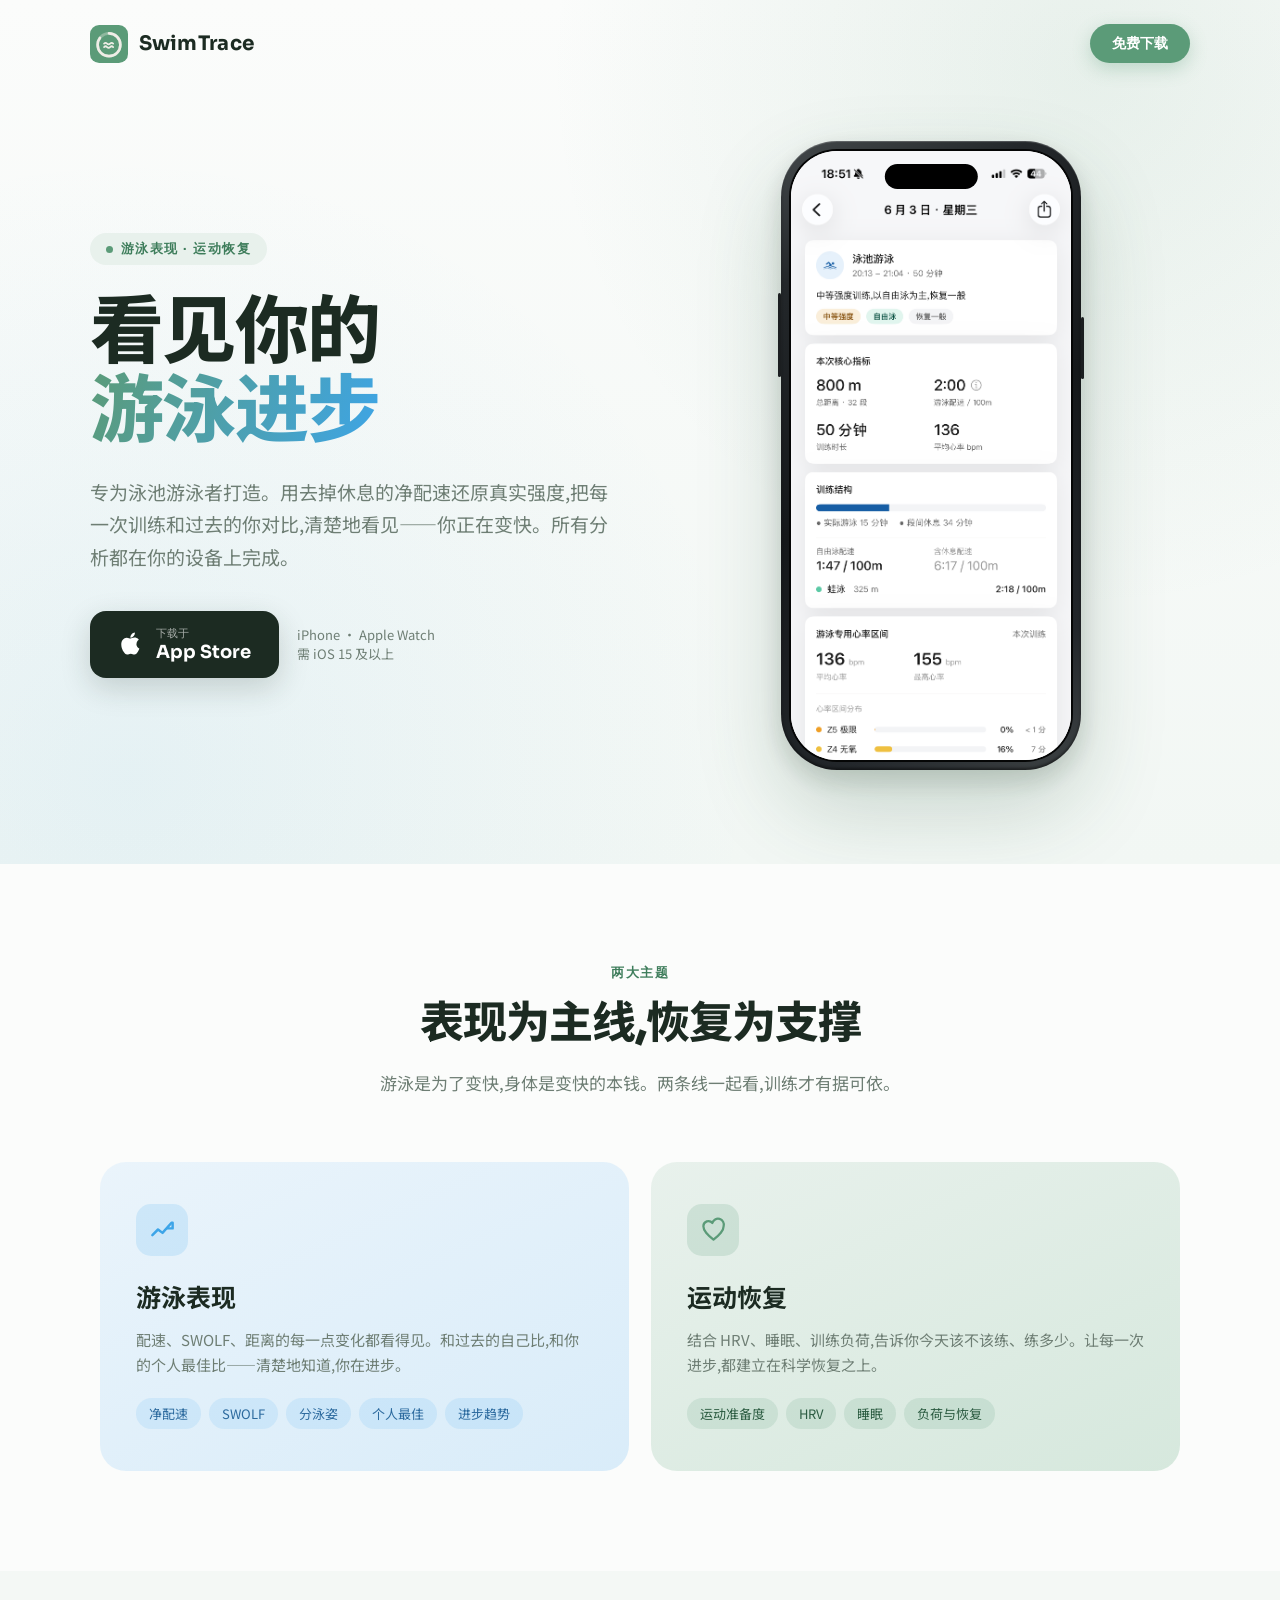
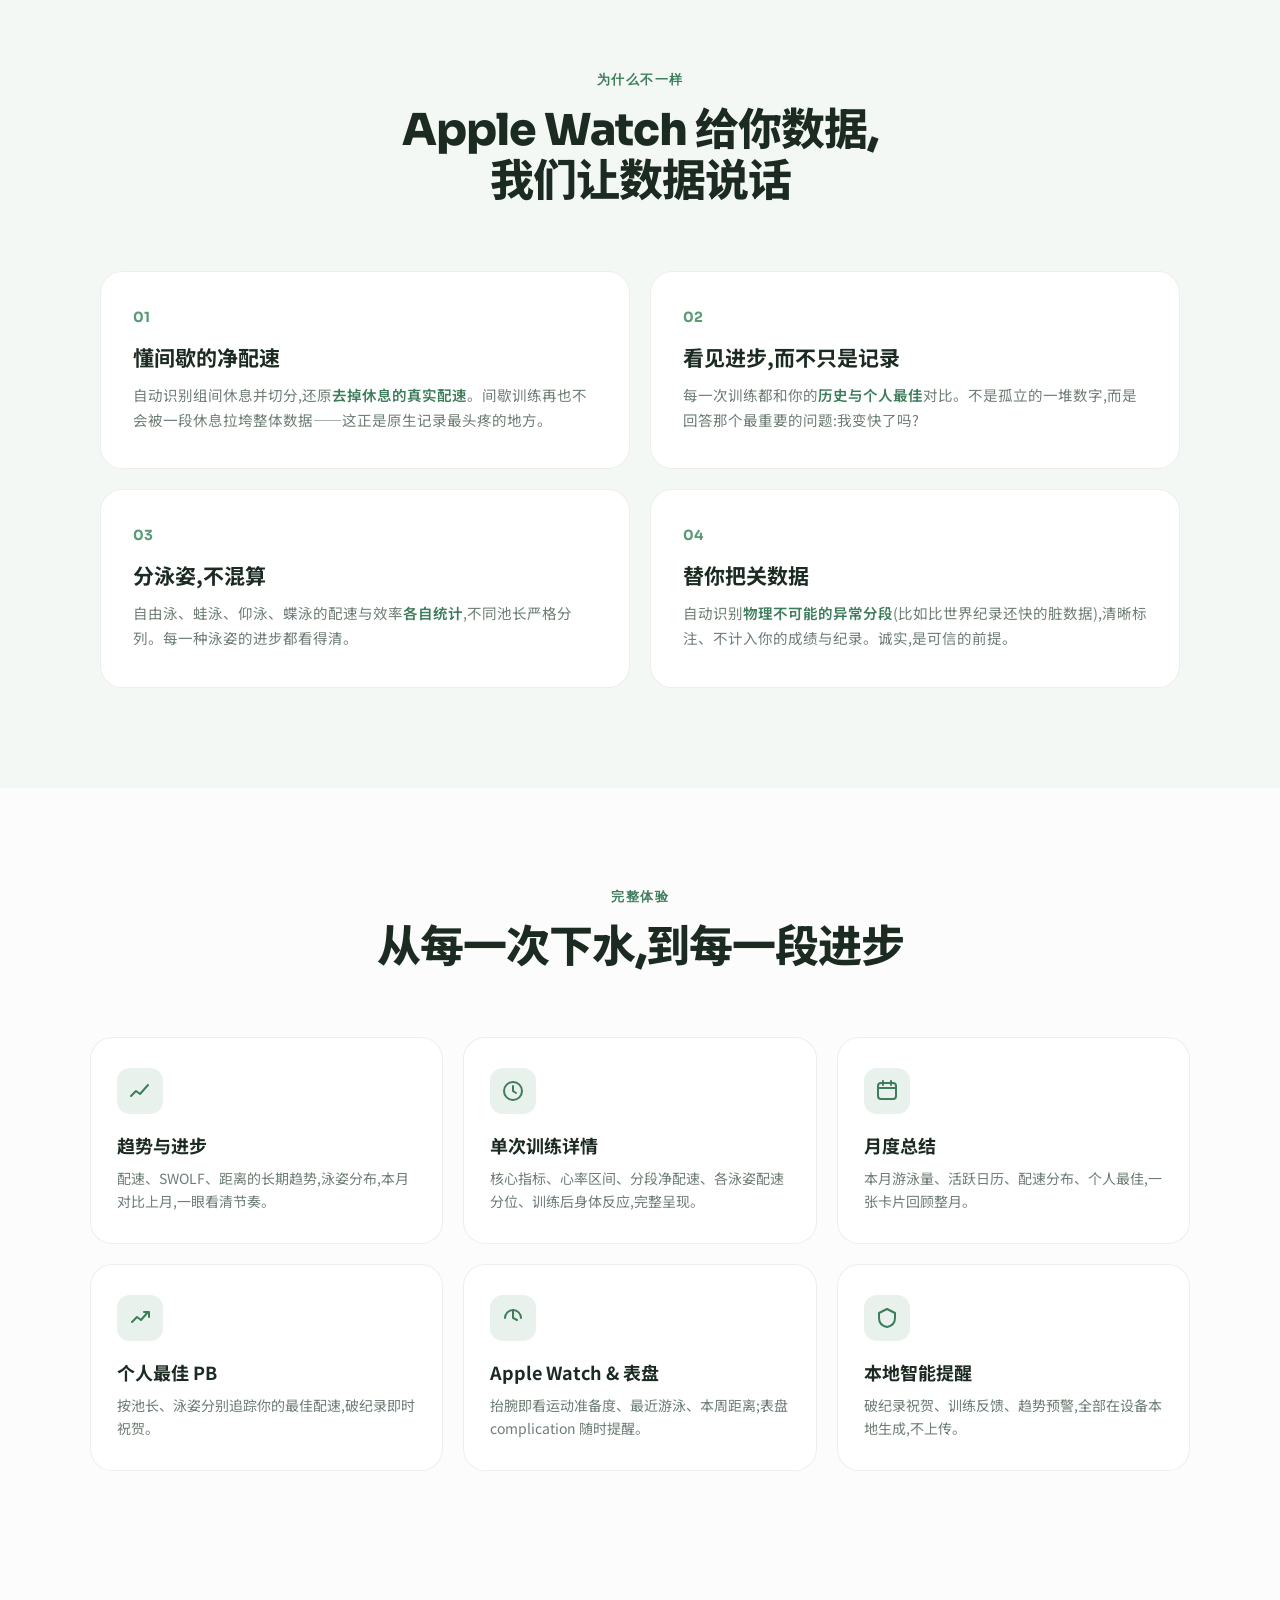
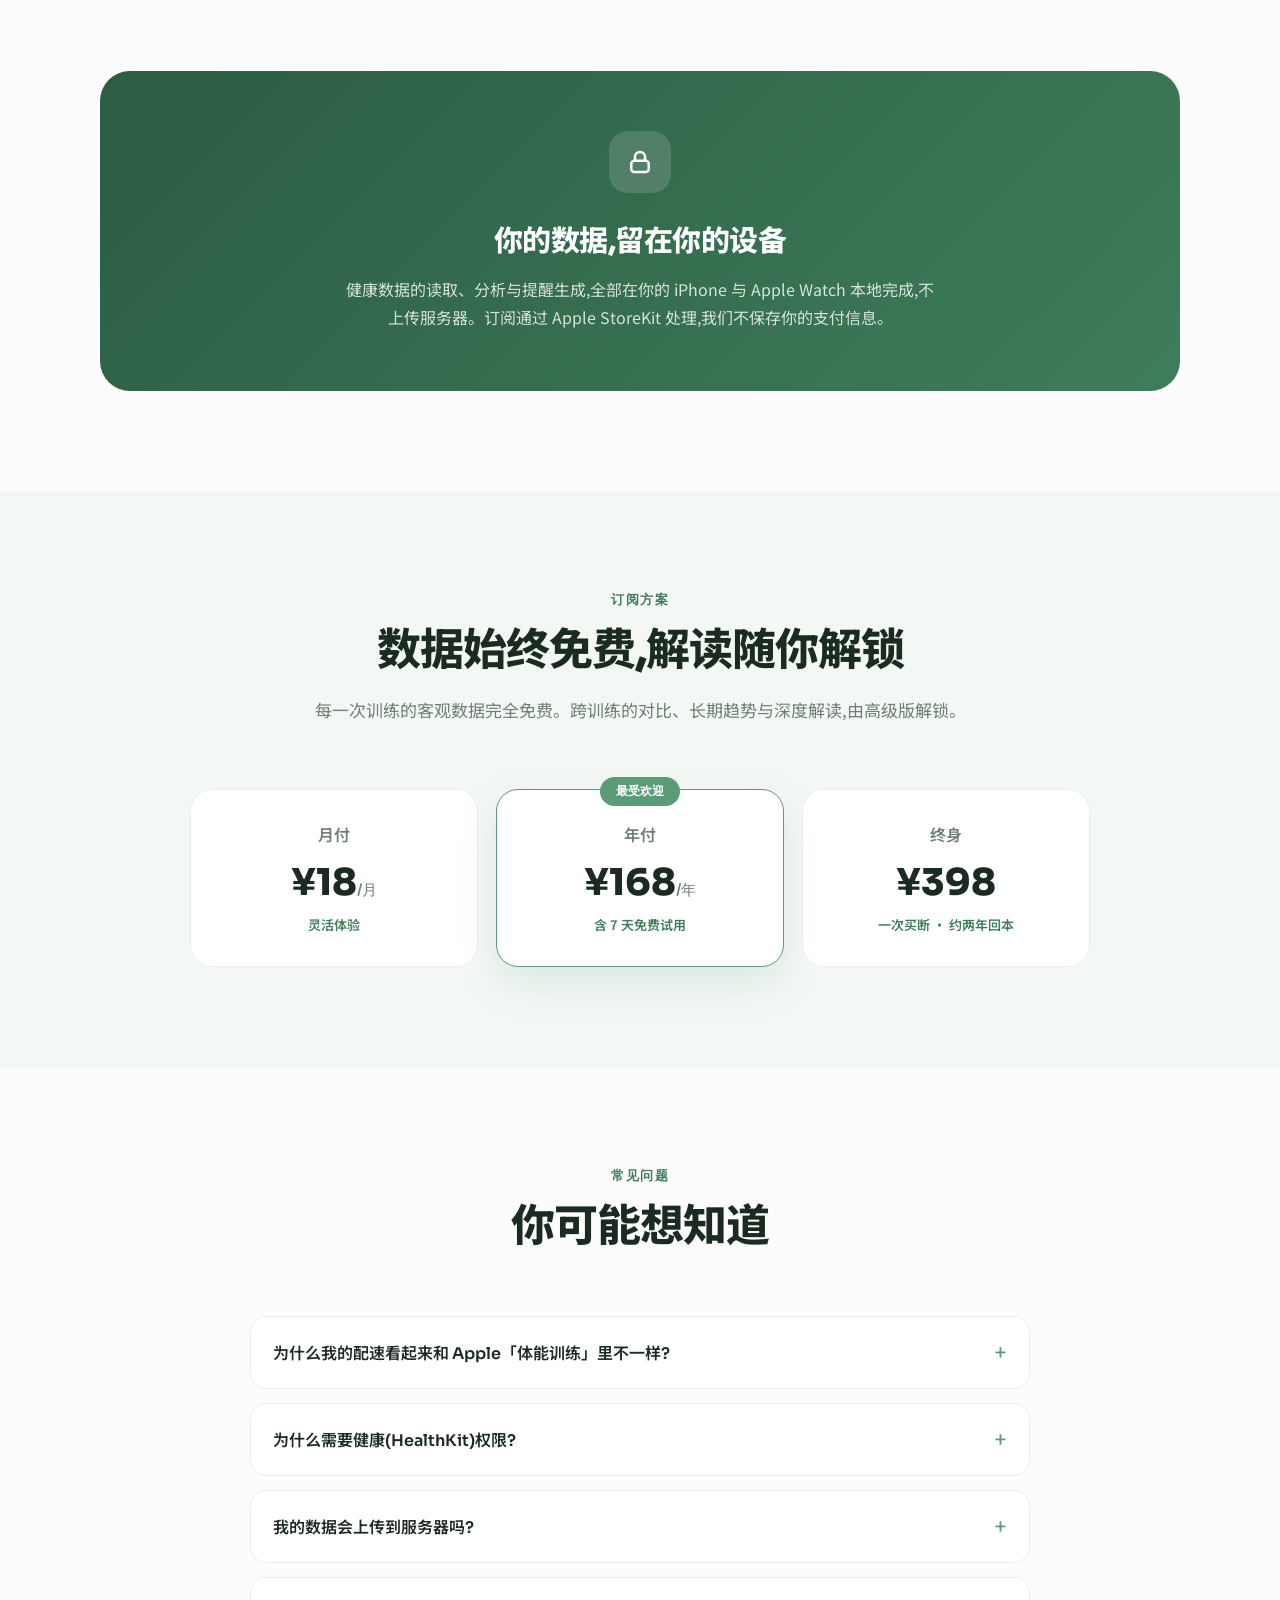
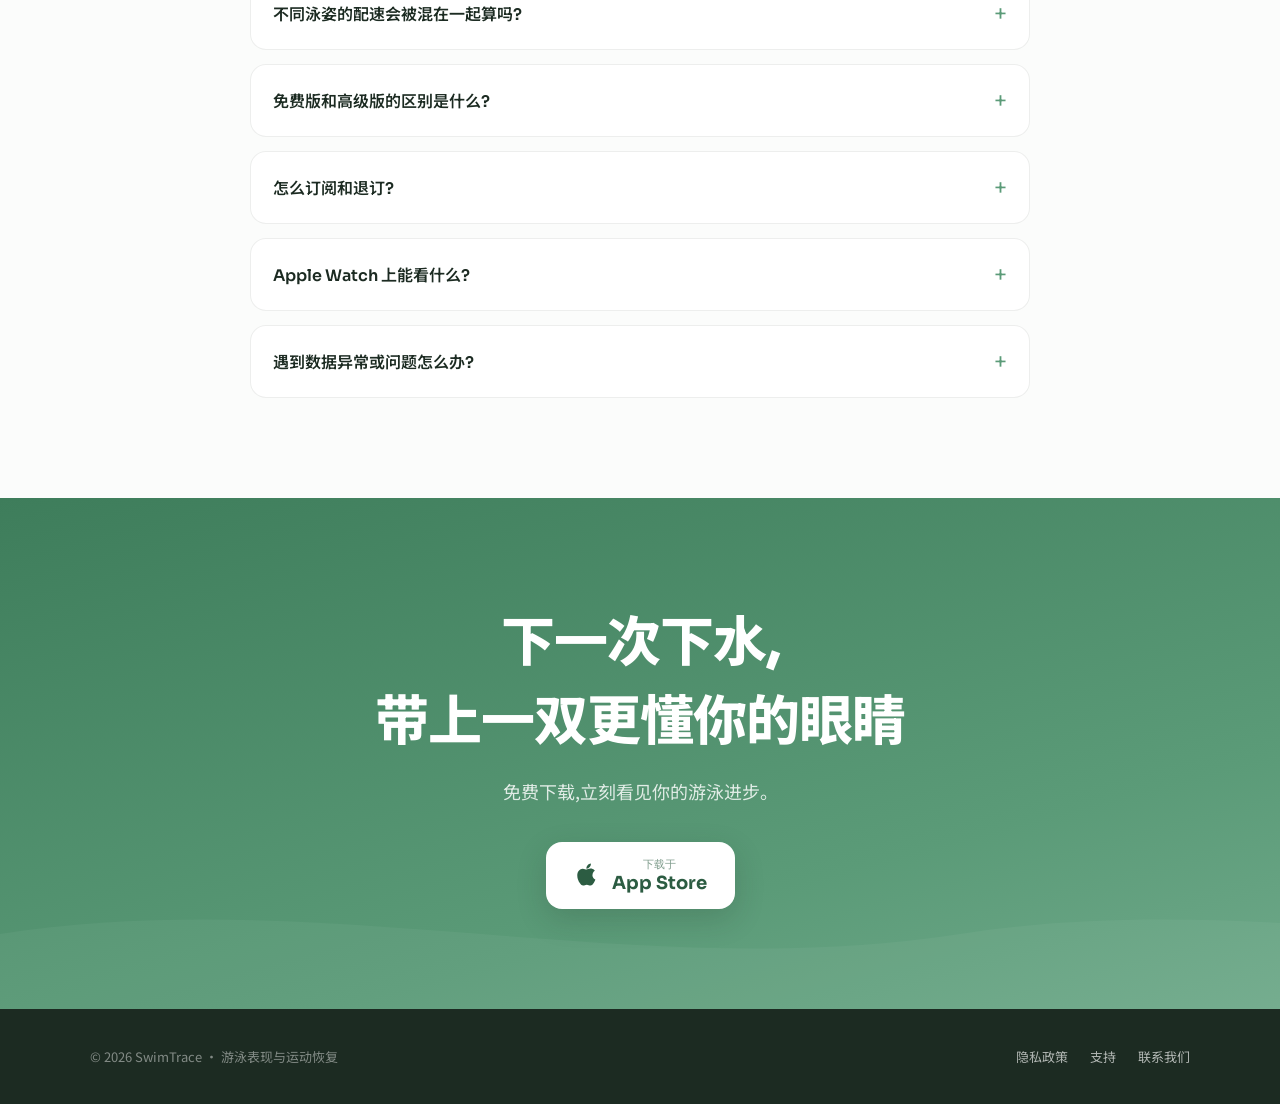
==== commit d54b56d2: "重新设计网站" ====
--- a/site/index.html
+++ b/site/index.html
@@ -1,711 +1,354 @@
-<!doctype html>
-<html lang="zh-Hans" data-theme="emerald">
+<!DOCTYPE html>
+<html lang="zh-CN">
 <head>
-  <meta charset="utf-8">
-  <meta name="viewport" content="width=device-width, initial-scale=1">
-  <title>SwimTrace</title>
-  <meta name="description" content="SwimTrace 面向泳池游泳者，围绕游泳表现与运动恢复两大主题：净配速、SWOLF、分泳姿、个人最佳与进步趋势，配合 HRV、睡眠与恢复。所有数据本地处理，不上传服务器。">
-  <link rel="icon" type="image/svg+xml" href="./favicon.svg">
-  <link rel="apple-touch-icon" href="./apple-touch-icon.png">
-  <link rel="preconnect" href="https://fonts.googleapis.com">
-  <link rel="preconnect" href="https://fonts.gstatic.com" crossorigin>
-  <link href="https://fonts.googleapis.com/css2?family=Sora:wght@400;500;600;700&family=Noto+Sans+SC:wght@400;500;600;700&family=Instrument+Serif:ital@0;1&display=swap" rel="stylesheet">
-  <script>
-    (function () {
-      var language = "en";
-      try {
-        var saved = localStorage.getItem("swimtrace-language");
-        if (saved === "en" || saved === "zh") {
-          language = saved;
-        } else {
-          var browserLanguage = (navigator.language || "en").toLowerCase();
-          language = browserLanguage.indexOf("zh") === 0 ? "zh" : "en";
-        }
-      } catch (error) {
-        var fallbackLanguage = (navigator.language || "en").toLowerCase();
-        language = fallbackLanguage.indexOf("zh") === 0 ? "zh" : "en";
-      }
-      document.documentElement.setAttribute("data-language", language);
-      document.documentElement.lang = language === "zh" ? "zh-CN" : "en";
-    })();
-  </script>
-  <link rel="stylesheet" href="./styles.css">
-  <script defer src="./script.js"></script>
+<meta charset="UTF-8">
+<meta name="viewport" content="width=device-width, initial-scale=1.0">
+<title>SwimTrace — 看见你的游泳进步</title>
+<style>
+  /* ===== 占位:App 名最终确定后,全局替换 "SwimTrace" ===== */
+  @import url('https://fonts.googleapis.com/css2?family=Sora:wght@400;600;700;800&family=Noto+Sans+SC:wght@400;500;700&display=swap');
+
+  :root{
+    --ink:#1C2B22;
+    --green:#5B9B78;       /* icon 主绿 */
+    --green-d:#3E7D5B;
+    --green-deep:#2C5C42;
+    --green-soft:#E8F1EC;
+    --green-tint:#F2F7F4;
+    --blue:#3DA5E8;        /* 游泳数据强调色 */
+    --blue-l:#5FB8EE;
+    --aqua:#7FD4E8;
+    --paper:#FBFCFB;       /* 偏白背景 */
+    --paper2:#F4F8F5;
+    --cream:#EFEDE6;       /* icon 米白 */
+    --mute:#6E7E74;
+    --line:rgba(28,43,34,0.08);
+    --gold:#E0A53C;
+  }
+  *{margin:0;padding:0;box-sizing:border-box;}
+  html{scroll-behavior:smooth;}
+  body{
+    font-family:'Noto Sans SC',sans-serif;
+    color:var(--ink);
+    background:var(--paper);
+    overflow-x:hidden;
+    -webkit-font-smoothing:antialiased;
+  }
+  h1,h2,h3,.display{font-family:'Sora','Noto Sans SC',sans-serif;}
+
+  @keyframes wave{0%{background-position:0 0;}100%{background-position:1200px 0;}}
+  @keyframes floatup{0%{opacity:0;transform:translateY(30px);}100%{opacity:1;transform:translateY(0);}}
+  @keyframes shimmer{0%,100%{opacity:.5;}50%{opacity:1;}}
+  @keyframes ringdraw{0%{stroke-dashoffset:283;}100%{stroke-dashoffset:70;}}
+
+  .reveal{opacity:0;animation:floatup .9s cubic-bezier(.2,.7,.2,1) forwards;}
+  .d1{animation-delay:.1s;}.d2{animation-delay:.25s;}.d3{animation-delay:.4s;}.d4{animation-delay:.55s;}.d5{animation-delay:.7s;}
+
+  /* ===== 复刻 icon 的 logo ===== */
+  .brand-icon{display:inline-block;}
+  .brand-icon .ring{fill:none;stroke-linecap:round;}
+
+  /* ===== HERO(浅色) ===== */
+  .hero{
+    position:relative;
+    min-height:96vh;
+    background:
+      radial-gradient(circle at 85% 8%, rgba(91,155,120,0.12), transparent 40%),
+      radial-gradient(circle at 10% 90%, rgba(61,165,232,0.08), transparent 45%),
+      linear-gradient(180deg,#FBFCFB 0%,#F2F7F4 100%);
+    display:flex;flex-direction:column;overflow:hidden;
+  }
+  nav{position:relative;z-index:10;display:flex;justify-content:space-between;align-items:center;padding:24px 7vw;}
+  .logo{display:flex;align-items:center;gap:11px;font-family:'Sora';font-weight:700;font-size:20px;letter-spacing:.3px;color:var(--ink);}
+  .logo .brand-icon{width:38px;height:38px;}
+  .nav-cta{
+    font-family:'Sora';font-size:14px;font-weight:600;padding:10px 22px;border-radius:30px;
+    background:var(--green);color:#fff;text-decoration:none;transition:.3s;
+    box-shadow:0 6px 18px rgba(91,155,120,.3);
+  }
+  .nav-cta:hover{background:var(--green-d);transform:translateY(-2px);}
+
+  .hero-body{position:relative;z-index:5;flex:1;display:flex;align-items:center;padding:30px 7vw 70px;gap:5vw;flex-wrap:wrap;}
+  .hero-text{flex:1;min-width:320px;max-width:620px;}
+  .eyebrow{
+    display:inline-flex;align-items:center;gap:8px;font-family:'Sora';font-size:13px;font-weight:600;letter-spacing:1.5px;
+    color:var(--green-d);padding:7px 16px;background:var(--green-soft);border-radius:30px;margin-bottom:28px;
+  }
+  .eyebrow .dot{width:7px;height:7px;border-radius:50%;background:var(--green);animation:shimmer 2s infinite;}
+  h1.hero-title{font-size:clamp(40px,6vw,74px);font-weight:800;line-height:1.06;letter-spacing:-1.5px;margin-bottom:26px;color:var(--ink);}
+  h1.hero-title .grad{background:linear-gradient(110deg,var(--green),var(--blue));-webkit-background-clip:text;background-clip:text;-webkit-text-fill-color:transparent;}
+  .hero-sub{font-size:clamp(16px,2vw,19px);line-height:1.7;color:var(--mute);max-width:520px;margin-bottom:38px;}
+  .hero-btns{display:flex;gap:18px;flex-wrap:wrap;align-items:center;}
+  .btn-store{display:inline-flex;align-items:center;gap:12px;background:var(--ink);color:#fff;font-family:'Sora';font-weight:700;font-size:16px;padding:15px 28px;border-radius:16px;text-decoration:none;box-shadow:0 10px 30px rgba(28,43,34,.18);transition:.3s;}
+  .btn-store:hover{transform:translateY(-3px);box-shadow:0 16px 40px rgba(28,43,34,.28);}
+  .btn-store svg{width:26px;height:26px;}
+  .btn-store small{display:block;font-size:11px;font-weight:400;opacity:.6;}
+  .btn-store b{font-size:18px;}
+  .hero-note{font-size:13px;color:var(--mute);line-height:1.5;}
+
+  /* 手机:iPhone 17 Pro 外框 + 真实截图 */
+  .hero-visual{flex:1;min-width:300px;display:flex;justify-content:center;position:relative;}
+  .iphone{
+    position:relative;width:300px;padding:10px;border-radius:56px;
+    background:linear-gradient(150deg,#44494b 0%,#23272a 18%,#15181a 50%,#22262a 82%,#3e4345 100%);
+    box-shadow:0 38px 84px rgba(44,92,66,.22),0 10px 24px rgba(28,43,34,.16),
+               inset 0 1px 1px rgba(255,255,255,.22),inset 0 -2px 3px rgba(0,0,0,.5);
+  }
+  /* 侧边按键 */
+  .iphone::before,.iphone::after{content:"";position:absolute;background:#1b1e20;border-radius:3px;}
+  .iphone::before{left:-3px;top:152px;width:3px;height:84px;}   /* 音量/静音 */
+  .iphone::after{right:-3px;top:176px;width:3px;height:62px;}    /* 电源 */
+  .iphone-screen{position:relative;border-radius:46px;overflow:hidden;background:#fff;box-shadow:0 0 0 2px #050606;line-height:0;}
+  .iphone-screen img{display:block;width:100%;height:auto;}
+  /* 灵动岛 */
+  .iphone-island{position:absolute;top:13px;left:50%;transform:translateX(-50%);width:33%;height:25px;background:#000;border-radius:14px;z-index:3;}
+
+  /* SECTION */
+  section{padding:100px 7vw;}
+  .sec-head{max-width:720px;margin:0 auto 64px;text-align:center;}
+  .sec-tag{font-family:'Sora';font-size:13px;font-weight:700;letter-spacing:1.5px;color:var(--green-d);margin-bottom:16px;}
+  .sec-title{font-size:clamp(30px,4vw,44px);font-weight:800;line-height:1.16;letter-spacing:-1px;color:var(--ink);}
+  .sec-desc{font-size:17px;color:var(--mute);margin-top:20px;line-height:1.7;}
+
+  /* 双主题 */
+  .themes{display:grid;grid-template-columns:1fr 1fr;gap:22px;max-width:1080px;margin:0 auto;}
+  .theme-card{border-radius:26px;padding:42px 36px;position:relative;overflow:hidden;min-height:270px;display:flex;flex-direction:column;}
+  .theme-perf{background:linear-gradient(155deg,#EAF4FB,#D9ECF9);}
+  .theme-rec{background:linear-gradient(155deg,#E8F1EC,#D6E8DD);}
+  .theme-card .ticon{width:52px;height:52px;border-radius:15px;display:flex;align-items:center;justify-content:center;margin-bottom:22px;}
+  .theme-perf .ticon{background:rgba(61,165,232,.16);}
+  .theme-rec .ticon{background:rgba(91,155,120,.18);}
+  .theme-card .ticon svg{width:27px;height:27px;}
+  .theme-card h3{font-size:25px;font-weight:700;margin-bottom:13px;color:var(--ink);}
+  .theme-card p{font-size:15px;line-height:1.7;color:var(--mute);margin-bottom:20px;}
+  .theme-tags{margin-top:auto;display:flex;gap:8px;flex-wrap:wrap;}
+  .theme-perf .theme-tags span{font-size:13px;padding:6px 13px;border-radius:20px;background:rgba(61,165,232,.12);color:#2C6A9E;}
+  .theme-rec .theme-tags span{font-size:13px;padding:6px 13px;border-radius:20px;background:rgba(91,155,120,.15);color:var(--green-deep);}
+
+  /* 核心差异(浅色卡) */
+  .diff-bg{background:var(--paper2);}
+  .diffs{display:grid;grid-template-columns:repeat(2,1fr);gap:20px;max-width:1080px;margin:0 auto;}
+  .diff{background:#fff;padding:36px 32px;border-radius:22px;border:1px solid var(--line);transition:.35s;}
+  .diff:hover{transform:translateY(-5px);box-shadow:0 18px 44px rgba(44,92,66,.1);border-color:transparent;}
+  .diff-n{font-family:'Sora';font-size:14px;font-weight:700;color:var(--green);margin-bottom:16px;}
+  .diff h4{font-size:21px;font-weight:700;margin-bottom:11px;color:var(--ink);}
+  .diff p{font-size:14.5px;line-height:1.7;color:var(--mute);}
+  .diff .hl{color:var(--green-d);font-weight:600;}
+
+  /* 功能 */
+  .feat-grid{display:grid;grid-template-columns:repeat(3,1fr);gap:20px;max-width:1120px;margin:0 auto;}
+  .feat{background:#fff;border:1px solid var(--line);border-radius:22px;padding:30px 26px;transition:.35s;}
+  .feat:hover{transform:translateY(-6px);box-shadow:0 20px 50px rgba(44,92,66,.1);border-color:transparent;}
+  .feat .fi{width:46px;height:46px;border-radius:13px;background:var(--green-soft);display:flex;align-items:center;justify-content:center;margin-bottom:18px;}
+  .feat .fi svg{width:24px;height:24px;stroke:var(--green-d);}
+  .feat h4{font-size:18px;font-weight:700;margin-bottom:9px;color:var(--ink);}
+  .feat p{font-size:14px;color:var(--mute);line-height:1.65;}
+
+  /* 隐私 */
+  .privacy{background:linear-gradient(135deg,#2C5C42,#3E7D5B);color:#fff;text-align:center;border-radius:30px;max-width:1080px;margin:0 auto;padding:60px 40px;}
+  .privacy .plock{width:62px;height:62px;border-radius:19px;background:rgba(255,255,255,.14);display:flex;align-items:center;justify-content:center;margin:0 auto 24px;}
+  .privacy .plock svg{width:30px;height:30px;}
+  .privacy h3{font-size:29px;font-weight:800;margin-bottom:16px;letter-spacing:-.5px;}
+  .privacy p{font-size:16px;line-height:1.75;color:rgba(255,255,255,.8);max-width:600px;margin:0 auto;}
+
+  /* 订阅 */
+  .pricing{display:grid;grid-template-columns:repeat(3,1fr);gap:18px;max-width:900px;margin:0 auto;}
+  .plan{background:#fff;border:1.5px solid var(--line);border-radius:22px;padding:32px 26px;text-align:center;position:relative;}
+  .plan.feat-plan{border-color:var(--green);box-shadow:0 16px 40px rgba(91,155,120,.16);}
+  .plan-pop{position:absolute;top:-13px;left:50%;transform:translateX(-50%);background:var(--green);color:#fff;font-family:'Sora';font-size:12px;font-weight:700;padding:6px 16px;border-radius:20px;}
+  .plan h4{font-size:16px;font-weight:600;color:var(--mute);margin-bottom:13px;}
+  .plan .price{font-family:'Sora';font-size:37px;font-weight:800;color:var(--ink);}
+  .plan .price small{font-size:15px;font-weight:500;color:var(--mute);}
+  .plan .pnote{font-size:13px;color:var(--green-d);margin-top:9px;font-weight:600;}
+
+  /* FINAL */
+  .final{background:linear-gradient(165deg,#3E7D5B,#5B9B78 70%,#6FA98A);color:#fff;text-align:center;position:relative;overflow:hidden;}
+  .final h2{font-size:clamp(32px,5vw,54px);font-weight:800;letter-spacing:-1px;margin-bottom:22px;position:relative;z-index:2;}
+  .final p{font-size:18px;color:rgba(255,255,255,.82);margin-bottom:38px;position:relative;z-index:2;}
+  .final .btn-store{background:#fff;color:var(--green-deep);}
+  .waves{position:absolute;bottom:0;left:0;width:100%;height:150px;opacity:.35;}
+  .waves svg{width:200%;height:100%;animation:wave 18s linear infinite;}
+  footer{padding:38px 7vw;background:var(--ink);color:rgba(255,255,255,.45);font-size:13px;display:flex;justify-content:space-between;flex-wrap:wrap;gap:16px;}
+  footer a{color:rgba(255,255,255,.65);text-decoration:none;margin-left:22px;}
+
+  /* FAQ */
+  .faq{background:#fff;border:1px solid var(--line);border-radius:16px;padding:4px 22px;transition:.3s;}
+  .faq[open]{box-shadow:0 8px 24px rgba(44,92,66,.08);border-color:transparent;}
+  .faq summary{font-family:'Sora','Noto Sans SC';font-size:16px;font-weight:600;color:var(--ink);padding:18px 0;cursor:pointer;list-style:none;display:flex;justify-content:space-between;align-items:center;gap:16px;}
+  .faq summary::-webkit-details-marker{display:none;}
+  .faq summary::after{content:'+';font-size:22px;color:var(--green);font-weight:400;transition:.3s;flex-shrink:0;}
+  .faq[open] summary::after{transform:rotate(45deg);}
+  .faq p{font-size:14.5px;line-height:1.75;color:var(--mute);padding:0 0 20px;}
+
+  @media(max-width:860px){
+    .themes,.diffs,.feat-grid,.pricing{grid-template-columns:1fr;}
+    .hero-body{flex-direction:column;padding-top:10px;}
+    .hero-visual{margin-top:24px;}
+    section{padding:66px 6vw;}
+  }
+</style>
 </head>
-<body class="home-editorial">
-  <main class="page page-home">
-    <header class="page-topbar page-topbar-home">
-      <a class="brand-link" href="./index.html" aria-label="SwimTrace home">
-        <span class="brand-mark" aria-hidden="true">
-          <svg class="app-icon" width="28" height="28" viewBox="0 0 40 40" fill="none" role="img" aria-hidden="true">
-            <rect width="40" height="40" rx="9" fill="#6b9b7e"></rect>
-            <circle cx="20" cy="20" r="12.5" fill="none" stroke="#f0ece0" stroke-width="2.6" opacity="0.32"></circle>
-            <path d="M21.1 7.55 A12.5 12.5 0 1 1 7.93 23.24" fill="none" stroke="#f0ece0" stroke-width="2.6" stroke-linecap="round"></path>
-            <path d="M13.5 18.2 q3.2 -2.6 6.5 0 t6.5 0" fill="none" stroke="#f0ece0" stroke-width="2.5" stroke-linecap="round" stroke-linejoin="round"></path>
-            <path d="M13.5 21.8 q3.2 -2.6 6.5 0 t6.5 0" fill="none" stroke="#f0ece0" stroke-width="2.5" stroke-linecap="round" stroke-linejoin="round"></path>
-          </svg>
-        </span>
-        <span>SwimTrace</span>
-      </a>
-
-      <div class="topbar-group topbar-group-home">
-        <nav class="topbar-nav" aria-label="Primary">
-          <div class="lang-content" data-lang="en">
-            <a class="topbar-link" href="#themes">Two themes</a>
-            <a class="topbar-link" href="#capabilities">Features</a>
-            <a class="topbar-link" href="#pricing">Pricing</a>
-            <a class="topbar-link" href="#support">Support</a>
-            <a class="topbar-link" href="./privacy.html">Privacy</a>
-          </div>
-          <div class="lang-content" data-lang="zh">
-            <a class="topbar-link" href="#themes">双主题</a>
-            <a class="topbar-link" href="#capabilities">功能</a>
-            <a class="topbar-link" href="#pricing">订阅</a>
-            <a class="topbar-link" href="#support">支持</a>
-            <a class="topbar-link" href="./privacy.html">隐私</a>
-          </div>
-        </nav>
-
-        <div class="topbar-actions">
-          <button class="lang-toggle lang-toggle-quiet" type="button" data-lang-toggle>中文</button>
-          <a class="button-link topbar-download" href="https://apps.apple.com" target="_blank" rel="noreferrer">
-            <span data-lang="en">App Store</span>
-            <span data-lang="zh">下载 App</span>
-          </a>
+<body>
+
+<!-- ============ HERO ============ -->
+<header class="hero">
+  <nav class="reveal d1">
+    <div class="logo">
+      <!-- 复刻 icon:绿底圆环(带缺口)+ 水波 -->
+      <svg class="brand-icon" viewBox="0 0 100 100">
+        <rect width="100" height="100" rx="24" fill="#5B9B78"/>
+        <circle cx="50" cy="52" r="30" class="ring" stroke="rgba(239,237,230,0.35)" stroke-width="7"/>
+        <circle cx="50" cy="52" r="30" class="ring" stroke="#EFEDE6" stroke-width="7" stroke-dasharray="160 188" transform="rotate(-90 50 52)"/>
+        <path d="M37 49 q4 -4 8 0 t8 0 t8 0" fill="none" stroke="#EFEDE6" stroke-width="4.5" stroke-linecap="round"/>
+        <path d="M37 58 q4 -4 8 0 t8 0 t8 0" fill="none" stroke="#EFEDE6" stroke-width="4.5" stroke-linecap="round"/>
+      </svg>
+      SwimTrace
+    </div>
+    <a href="#download" class="nav-cta">免费下载</a>
+  </nav>
+
+  <div class="hero-body">
+    <div class="hero-text">
+      <span class="eyebrow reveal d2"><span class="dot"></span>游泳表现 · 运动恢复</span>
+      <h1 class="hero-title reveal d2">看见你的<br><span class="grad">游泳进步</span></h1>
+      <p class="hero-sub reveal d3">专为泳池游泳者打造。用去掉休息的净配速还原真实强度,把每一次训练和过去的你对比,清楚地看见——你正在变快。所有分析都在你的设备上完成。</p>
+      <div class="hero-btns reveal d4">
+        <a href="#download" class="btn-store">
+          <svg viewBox="0 0 24 24" fill="currentColor"><path d="M17.05 12.04c-.03-2.6 2.13-3.85 2.22-3.91-1.21-1.77-3.1-2.01-3.77-2.04-1.6-.16-3.13.94-3.94.94-.81 0-2.07-.92-3.4-.89-1.75.03-3.36 1.02-4.26 2.58-1.82 3.16-.47 7.84 1.3 10.41.86 1.26 1.89 2.67 3.24 2.62 1.3-.05 1.79-.84 3.36-.84 1.57 0 2.01.84 3.39.81 1.4-.02 2.29-1.28 3.15-2.55.99-1.46 1.4-2.87 1.42-2.94-.03-.01-2.73-1.05-2.76-4.16M14.5 4.7c.72-.87 1.2-2.07 1.07-3.27-1.03.04-2.28.69-3.02 1.55-.66.77-1.24 2-1.08 3.18 1.15.09 2.32-.59 3.03-1.46"/></svg>
+          <span><small>下载于</small><b>App Store</b></span>
+        </a>
+        <span class="hero-note">iPhone · Apple Watch<br>需 iOS 15 及以上</span>
+      </div>
+    </div>
+
+    <!-- 手机:iPhone 17 Pro 外框 + 真实截图 -->
+    <div class="hero-visual reveal d4">
+      <div class="iphone">
+        <div class="iphone-screen">
+          <img src="hero-shot.png" alt="SwimTrace 单次游泳训练详情:总距离、净配速、训练结构与心率区间">
+          <span class="iphone-island"></span>
         </div>
       </div>
-    </header>
-
-    <section class="landing-hero">
-      <div class="hero-copy">
-        <div class="hero-badges">
-          <span class="hero-badge" data-lang="en">For pool swimmers · Apple Watch</span>
-          <span class="hero-badge" data-lang="zh">为泳池游泳者打造 · Apple Watch</span>
-        </div>
-
-        <h1 class="display-title" data-lang="en">See your<br>swimming<br><span class="serif-accent">progress.</span></h1>
-        <h1 class="display-title" data-lang="zh">看见你的<br><span class="serif-accent">游泳进步。</span></h1>
-        <p class="hero-body" data-lang="en">
-          SwimTrace turns each pool session into <em>net pace</em>, SWOLF, per-stroke splits, and personal bests — then shows it against your history. Not just a log: a clear picture of whether you are actually getting faster.
-        </p>
-        <p class="hero-body" data-lang="zh">
-          SwimTrace 把每一次泳池训练还原成 <em>净配速</em>、SWOLF、分泳姿配速与个人最佳，并和你的历史成绩对比。不只是记录，而是看见你到底有没有变快。
-        </p>
-
-        <div class="hero-actions">
-          <a class="app-store-badge" href="https://apps.apple.com" target="_blank" rel="noreferrer">
-            <svg width="20" height="24" viewBox="0 0 22 26" fill="currentColor" aria-hidden="true">
-              <path d="M18.4 13.2c0-3.1 2.5-4.6 2.6-4.7-1.4-2.1-3.7-2.4-4.5-2.4-1.9-.2-3.7 1.1-4.7 1.1-1 0-2.5-1.1-4.1-1.1-2.1 0-4 1.2-5.1 3.1-2.2 3.8-.6 9.4 1.5 12.5 1.1 1.5 2.3 3.2 3.9 3.1 1.6-.1 2.2-1 4.1-1 1.9 0 2.5 1 4.1 1 1.7 0 2.8-1.5 3.8-3 1.2-1.7 1.7-3.4 1.7-3.5-.1 0-3.3-1.3-3.3-5.1zM15.3 4c.9-1.1 1.5-2.5 1.3-4-1.3.1-2.8.9-3.7 1.9-.8.9-1.5 2.4-1.3 3.7 1.4.1 2.9-.7 3.7-1.6z"></path>
-            </svg>
-            <span class="app-store-label" data-lang="en">
-              <small>Download on the</small>
-              <strong>App Store</strong>
-            </span>
-            <span class="app-store-label" data-lang="zh">
-              <small>立即下载</small>
-              <strong>App Store</strong>
-            </span>
-          </a>
-        </div>
-
-        <div class="hero-stats">
-          <div class="hero-stat" data-lang="en">
-            <strong>4</strong>
-            <span>strokes tracked apart</span>
-          </div>
-          <div class="hero-stat" data-lang="en">
-            <strong class="swim-accent">0</strong>
-            <span>data uploaded</span>
-          </div>
-          <div class="hero-stat" data-lang="en">
-            <strong>100%</strong>
-            <span>on-device</span>
-          </div>
-          <div class="hero-stat" data-lang="zh">
-            <strong>4</strong>
-            <span>种泳姿严格分列</span>
-          </div>
-          <div class="hero-stat" data-lang="zh">
-            <strong class="swim-accent">0</strong>
-            <span>数据上传服务器</span>
-          </div>
-          <div class="hero-stat" data-lang="zh">
-            <strong>100%</strong>
-            <span>本地处理</span>
-          </div>
-        </div>
-      </div>
-
-      <div class="hero-visual" aria-hidden="true">
-        <div class="hero-glow"></div>
-        <div class="phone-mock">
-          <div class="phone-screen">
-            <img class="phone-shot" src="./swim-detail.png" alt="SwimTrace swim session — total distance, net pace, and per-stroke splits">
-          </div>
-        </div>
-      </div>
-    </section>
-
-    <!-- ============================ TWO THEMES ============================ -->
-    <section class="editorial-section" id="themes">
-      <div class="section-head" data-reveal>
-        <p class="eyebrow" data-lang="en">Two themes, one app</p>
-        <p class="eyebrow" data-lang="zh">两大主题，一个 App</p>
-        <h2 class="section-title" data-lang="en">Swim performance,<br>backed by <span class="serif-accent">recovery.</span></h2>
-        <h2 class="section-title" data-lang="zh">游泳表现，<br>由<span class="serif-accent">恢复</span>支撑。</h2>
-        <p class="section-copy" data-lang="en">Performance is the main line — pace, splits, bests. Recovery is the supporting line that tells you when your body is ready to chase them.</p>
-        <p class="section-copy" data-lang="zh">游泳表现是主线——配速、分段、个人最佳；运动恢复是支撑线——告诉你身体什么时候准备好去冲它。</p>
-      </div>
-
-      <div class="theme-grid">
-        <article class="theme-card is-swim" data-reveal>
-          <span class="theme-tag is-swim" data-lang="en">Swim performance · main line</span>
-          <span class="theme-tag is-swim" data-lang="zh">游泳表现 · 主线</span>
-          <h3 data-lang="en">Every length, measured honestly</h3>
-          <h3 data-lang="zh">每一趟，都被诚实地量化</h3>
-          <p data-lang="en">From the moment you push off, SwimTrace reads your swim and breaks it down the way swimmers actually think about it.</p>
-          <p data-lang="zh">从你蹬壁出发的那一刻起，SwimTrace 就按游泳者真正在意的方式拆解这次训练。</p>
-          <ul class="theme-points">
-            <li data-lang="en">Net pace (rest removed)</li>
-            <li data-lang="en">SWOLF efficiency</li>
-            <li data-lang="en">Distance &amp; lengths</li>
-            <li data-lang="en">Per-stroke splits</li>
-            <li data-lang="en">Personal bests</li>
-            <li data-lang="en">Progress trends</li>
-            <li data-lang="zh">净配速（去掉组间休息）</li>
-            <li data-lang="zh">SWOLF 划水效率</li>
-            <li data-lang="zh">距离与圈数</li>
-            <li data-lang="zh">分泳姿配速</li>
-            <li data-lang="zh">个人最佳</li>
-            <li data-lang="zh">进步趋势</li>
-          </ul>
-          <div class="theme-media">
-            <div class="phone-mock">
-              <div class="phone-screen">
-                <img class="phone-shot" src="./swim-activity.png" alt="SwimTrace activity list with weekly totals and personal bests" loading="lazy">
-              </div>
-            </div>
-          </div>
-        </article>
-
-        <article class="theme-card is-recovery" data-reveal>
-          <span class="theme-tag is-recovery" data-lang="en">Recovery · supporting line</span>
-          <span class="theme-tag is-recovery" data-lang="zh">运动恢复 · 支撑线</span>
-          <h3 data-lang="en">Know when you are ready</h3>
-          <h3 data-lang="zh">知道自己什么时候准备好</h3>
-          <p data-lang="en">Readiness, HRV, sleep, and load are read from Apple Health so a hard swim lands on a day your body can actually take it.</p>
-          <p data-lang="zh">运动准备度、HRV、睡眠与负荷来自 Apple Health，让强度落在身体真正扛得住的那天。</p>
-          <ul class="theme-points">
-            <li data-lang="en">Training readiness</li>
-            <li data-lang="en">Heart-rate variability (HRV)</li>
-            <li data-lang="en">Sleep quality</li>
-            <li data-lang="en">Load &amp; recovery balance</li>
-            <li data-lang="zh">运动准备度</li>
-            <li data-lang="zh">心率变异性（HRV）</li>
-            <li data-lang="zh">睡眠质量</li>
-            <li data-lang="zh">负荷与恢复平衡</li>
-          </ul>
-          <div class="theme-media">
-            <div class="phone-mock">
-              <div class="phone-screen">
-                <img class="phone-shot" src="./swim-today.png" alt="SwimTrace today screen — readiness, HRV, and your latest swim" loading="lazy">
-              </div>
-            </div>
-          </div>
-        </article>
-      </div>
-    </section>
-
-    <!-- ============================ DIFFERENCES ============================ -->
-    <section class="editorial-section" id="difference">
-      <div class="section-head" data-reveal>
-        <p class="eyebrow" data-lang="en">Why it is different</p>
-        <p class="eyebrow" data-lang="zh">和原生有何不同</p>
-        <h2 class="section-title" data-lang="en">Four things the watch<br><span class="serif-accent">won't tell you.</span></h2>
-        <h2 class="section-title" data-lang="zh">原生不会告诉你的<br><span class="serif-accent">四件事。</span></h2>
-        <p class="section-copy" data-lang="en">Apple Watch records the swim. SwimTrace reads it the way a coach would.</p>
-        <p class="section-copy" data-lang="zh">Apple Watch 把这次游泳记下来；SwimTrace 像教练一样把它读懂。</p>
-      </div>
-
-      <div class="feature-stack">
-        <article class="feature-row" data-reveal>
-          <div class="feature-index">01</div>
-          <div>
-            <h3 class="feature-name">Net pace</h3>
-            <p class="feature-subtitle" data-lang="en">Pace that understands intervals</p>
-            <p class="feature-subtitle" data-lang="zh">懂间歇的净配速</p>
-          </div>
-          <div>
-            <p class="feature-description" data-lang="en">Rest between sets quietly inflates your average pace. SwimTrace removes the rest and shows the pace you actually swam — so a real effort isn't watered down by standing at the wall.</p>
-            <p class="feature-description" data-lang="zh">组间休息会悄悄拉低你的平均配速。SwimTrace 去掉休息时间，还原你真正游出来的配速——真实强度不会被池边的等待稀释。</p>
-          </div>
-          <div class="feature-metric">
-            <strong class="swim-accent">1:38</strong>
-            <span data-lang="en">net /100m</span>
-            <span data-lang="zh">净配速 /100m</span>
-          </div>
-        </article>
-
-        <article class="feature-row" data-reveal>
-          <div class="feature-index">02</div>
-          <div>
-            <h3 class="feature-name">Progress</h3>
-            <p class="feature-subtitle" data-lang="en">See yourself getting faster</p>
-            <p class="feature-subtitle" data-lang="zh">看见自己在进步</p>
-          </div>
-          <div>
-            <p class="feature-description" data-lang="en">Every session is placed next to your history and personal bests. Instead of a wall of numbers, you see the line that matters: are you improving, holding, or slipping?</p>
-            <p class="feature-description" data-lang="zh">每次训练都会和你的历史成绩、个人最佳并排放在一起。你看到的不是一堆数字，而是最关键的那条线：在进步、在保持，还是在退步？</p>
-          </div>
-          <div class="feature-metric">
-            <strong>+6%</strong>
-            <span data-lang="en">vs last month</span>
-            <span data-lang="zh">较上月</span>
-          </div>
-        </article>
-
-        <article class="feature-row" data-reveal>
-          <div class="feature-index">03</div>
-          <div>
-            <h3 class="feature-name">Per stroke</h3>
-            <p class="feature-subtitle" data-lang="en">Strokes never get mixed</p>
-            <p class="feature-subtitle" data-lang="zh">分泳姿不混算</p>
-          </div>
-          <div>
-            <p class="feature-description" data-lang="en">Freestyle, breaststroke, backstroke, and butterfly are kept strictly apart — and so is every pool length. Your free pace is never averaged together with your breaststroke.</p>
-            <p class="feature-description" data-lang="zh">自由泳、蛙泳、仰泳、蝶泳严格分列，每种池长也分开统计。你的自由泳配速，绝不会和蛙泳被平均到一起。</p>
-          </div>
-          <div class="feature-metric">
-            <strong class="swim-accent">4</strong>
-            <span data-lang="en">strokes split out</span>
-            <span data-lang="zh">泳姿独立统计</span>
-          </div>
-        </article>
-
-        <article class="feature-row" data-reveal>
-          <div class="feature-index">04</div>
-          <div>
-            <h3 class="feature-name">Guardrails</h3>
-            <p class="feature-subtitle" data-lang="en">Bad data, caught for you</p>
-            <p class="feature-subtitle" data-lang="zh">替你把关数据</p>
-          </div>
-          <div>
-            <p class="feature-description" data-lang="en">A misread turn or a physically impossible split shouldn't become a fake personal best. SwimTrace flags those segments automatically and leaves them out of your results.</p>
-            <p class="feature-description" data-lang="zh">一次误判的转身、一段物理上不可能的分段，不该变成假的个人最佳。SwimTrace 会自动标注这些异常分段，并把它们排除在成绩之外。</p>
-          </div>
-          <div class="feature-metric">
-            <strong>Auto</strong>
-            <span data-lang="en">anomaly flagging</span>
-            <span data-lang="zh">异常自动标注</span>
-          </div>
-        </article>
-      </div>
-    </section>
-
-    <!-- ============================ CAPABILITIES ============================ -->
-    <section class="editorial-section" id="capabilities">
-      <div class="section-head" data-reveal>
-        <p class="eyebrow" data-lang="en">Everything inside</p>
-        <p class="eyebrow" data-lang="zh">完整功能</p>
-        <h2 class="section-title" data-lang="en">The full <span class="serif-accent">picture.</span></h2>
-        <h2 class="section-title" data-lang="zh">完整的<span class="serif-accent">全貌。</span></h2>
-        <p class="section-copy" data-lang="en">Swim metrics in blue, recovery context in green — everything works together, all on your device.</p>
-        <p class="section-copy" data-lang="zh">蓝色是游泳指标，绿色是恢复信息——它们彼此配合，全部在你的设备上完成。</p>
-      </div>
-
-      <div class="capability-grid">
-        <article class="capability-card is-swim" data-reveal>
-          <span class="cap-icon" aria-hidden="true">
-            <svg viewBox="0 0 24 24" fill="none" stroke="currentColor" stroke-width="2" stroke-linecap="round" stroke-linejoin="round"><path d="M2 12c2-2 4-2 6 0s4 2 6 0 4-2 6 0"/><path d="M2 17c2-2 4-2 6 0s4 2 6 0 4-2 6 0"/></svg>
-          </span>
-          <h3 data-lang="en">Net pace</h3>
-          <h3 data-lang="zh">净配速</h3>
-          <p data-lang="en">Rest removed, so each interval reflects real swimming intensity.</p>
-          <p data-lang="zh">去掉休息时间，让每组都反映真实的游泳强度。</p>
-        </article>
-
-        <article class="capability-card is-swim" data-reveal>
-          <span class="cap-icon" aria-hidden="true">
-            <svg viewBox="0 0 24 24" fill="none" stroke="currentColor" stroke-width="2" stroke-linecap="round" stroke-linejoin="round"><path d="M4 18V8m5 10V5m5 13v-7m5 7V9"/></svg>
-          </span>
-          <h3 data-lang="en">SWOLF</h3>
-          <h3 data-lang="zh">SWOLF 效率</h3>
-          <p data-lang="en">Stroke efficiency per length, tracked over time.</p>
-          <p data-lang="zh">每趟的划水效率，随时间持续追踪。</p>
-        </article>
-
-        <article class="capability-card is-swim" data-reveal>
-          <span class="cap-icon" aria-hidden="true">
-            <svg viewBox="0 0 24 24" fill="none" stroke="currentColor" stroke-width="2" stroke-linecap="round" stroke-linejoin="round"><path d="M3 12h4l3 7 4-14 3 7h4"/></svg>
-          </span>
-          <h3 data-lang="en">Distance &amp; lengths</h3>
-          <h3 data-lang="zh">距离与圈数</h3>
-          <p data-lang="en">Totals and per-length detail for every session.</p>
-          <p data-lang="zh">每次训练的总距离与逐趟明细。</p>
-        </article>
-
-        <article class="capability-card is-swim" data-reveal>
-          <span class="cap-icon" aria-hidden="true">
-            <svg viewBox="0 0 24 24" fill="none" stroke="currentColor" stroke-width="2" stroke-linecap="round" stroke-linejoin="round"><rect x="3" y="4" width="18" height="16" rx="2"/><path d="M3 10h18M9 4v16"/></svg>
-          </span>
-          <h3 data-lang="en">Per-stroke splits</h3>
-          <h3 data-lang="zh">分泳姿配速</h3>
-          <p data-lang="en">Free, breast, back, fly — each stroke and pool length kept separate.</p>
-          <p data-lang="zh">自由泳、蛙泳、仰泳、蝶泳——每种泳姿、每种池长分开统计。</p>
-        </article>
-
-        <article class="capability-card is-swim" data-reveal>
-          <span class="cap-icon" aria-hidden="true">
-            <svg viewBox="0 0 24 24" fill="none" stroke="currentColor" stroke-width="2" stroke-linecap="round" stroke-linejoin="round"><path d="M8 21h8M12 17v4M7 4h10v4a5 5 0 0 1-10 0zM7 6H4v2a3 3 0 0 0 3 3M17 6h3v2a3 3 0 0 1-3 3"/></svg>
-          </span>
-          <h3 data-lang="en">Personal bests</h3>
-          <h3 data-lang="zh">个人最佳</h3>
-          <p data-lang="en">Bests by distance and stroke, with the date you set them.</p>
-          <p data-lang="zh">按距离与泳姿记录个人最佳，并标注创造日期。</p>
-        </article>
-
-        <article class="capability-card is-swim" data-reveal>
-          <span class="cap-icon" aria-hidden="true">
-            <svg viewBox="0 0 24 24" fill="none" stroke="currentColor" stroke-width="2" stroke-linecap="round" stroke-linejoin="round"><path d="M3 17l6-6 4 4 7-8"/><path d="M21 7v5h-5"/></svg>
-          </span>
-          <h3 data-lang="en">Progress trends</h3>
-          <h3 data-lang="zh">进步趋势</h3>
-          <p data-lang="en">Long-term lines that show whether you are truly improving.</p>
-          <p data-lang="zh">长期趋势曲线，看清你是否真的在进步。</p>
-        </article>
-
-        <article class="capability-card is-recovery" data-reveal>
-          <span class="cap-icon" aria-hidden="true">
-            <svg viewBox="0 0 24 24" fill="none" stroke="currentColor" stroke-width="2" stroke-linecap="round" stroke-linejoin="round"><circle cx="12" cy="12" r="9"/><path d="M12 7v5l3 2"/></svg>
-          </span>
-          <h3 data-lang="en">Readiness</h3>
-          <h3 data-lang="zh">运动准备度</h3>
-          <p data-lang="en">A daily read on whether your body is ready to push.</p>
-          <p data-lang="zh">每天判断身体是否准备好加量。</p>
-        </article>
-
-        <article class="capability-card is-recovery" data-reveal>
-          <span class="cap-icon" aria-hidden="true">
-            <svg viewBox="0 0 24 24" fill="none" stroke="currentColor" stroke-width="2" stroke-linecap="round" stroke-linejoin="round"><path d="M3 12h4l2-5 3 10 2-6 2 3h5"/></svg>
-          </span>
-          <h3 data-lang="en">HRV &amp; heart rate</h3>
-          <h3 data-lang="zh">HRV 与心率</h3>
-          <p data-lang="en">HRV and resting heart rate as recovery signals.</p>
-          <p data-lang="zh">以 HRV 和静息心率作为恢复信号。</p>
-        </article>
-
-        <article class="capability-card is-recovery" data-reveal>
-          <span class="cap-icon" aria-hidden="true">
-            <svg viewBox="0 0 24 24" fill="none" stroke="currentColor" stroke-width="2" stroke-linecap="round" stroke-linejoin="round"><path d="M21 12.8A9 9 0 1 1 11.2 3a7 7 0 0 0 9.8 9.8z"/></svg>
-          </span>
-          <h3 data-lang="en">Sleep &amp; load</h3>
-          <h3 data-lang="zh">睡眠与负荷</h3>
-          <p data-lang="en">Sleep quality and training load, balanced against recovery.</p>
-          <p data-lang="zh">睡眠质量与训练负荷，与恢复状态相互平衡。</p>
-        </article>
-      </div>
-    </section>
-
-    <!-- ============================ PRIVACY STANCE ============================ -->
-    <section class="editorial-section" id="privacy-stance">
-      <div class="privacy-band" data-reveal>
-        <div>
-          <p class="eyebrow" data-lang="en">Privacy</p>
-          <p class="eyebrow" data-lang="zh">隐私</p>
-          <h2 class="section-title" data-lang="en">Your data <span class="serif-accent">stays</span> with you.</h2>
-          <h2 class="section-title" data-lang="zh">你的数据，<span class="serif-accent">留在你这里。</span></h2>
-          <p class="privacy-lead" data-lang="en">SwimTrace is built to process everything on your device. There is nothing to log into, and nothing is sent to a server.</p>
-          <p class="privacy-lead" data-lang="zh">SwimTrace 的设计是把一切都放在你的设备上处理。没有账号要登录，也没有任何数据发往服务器。</p>
-          <a class="action-link privacy-link" href="./privacy.html" data-lang="en">Read the full privacy policy →</a>
-          <a class="action-link privacy-link" href="./privacy.html" data-lang="zh">查看完整隐私政策 →</a>
-        </div>
-        <ul class="privacy-points">
-          <li>
-            <strong data-lang="en">Processed on your device</strong>
-            <strong data-lang="zh">全部在你的设备上处理</strong>
-            <span data-lang="en">All analysis happens locally — there is no SwimTrace server.</span>
-            <span data-lang="zh">所有分析都在本地完成——没有 SwimTrace 服务器。</span>
-          </li>
-          <li>
-            <strong data-lang="en">No third-party SDKs</strong>
-            <strong data-lang="zh">无第三方 SDK</strong>
-            <span data-lang="en">No analytics, no advertising, no tracking SDKs.</span>
-            <span data-lang="zh">不接入统计、广告或追踪类 SDK。</span>
-          </li>
-          <li>
-            <strong data-lang="en">No account, no tracking</strong>
-            <strong data-lang="zh">无账户、无追踪</strong>
-            <span data-lang="en">No sign-up, no name or email collection, no location tracking.</span>
-            <span data-lang="zh">无需注册，不收集姓名或邮箱，不进行位置追踪。</span>
-          </li>
-          <li>
-            <strong data-lang="en">Subscriptions via Apple</strong>
-            <strong data-lang="zh">订阅经 Apple StoreKit</strong>
-            <span data-lang="en">Billing is handled by Apple StoreKit — we never see payment details.</span>
-            <span data-lang="zh">支付由 Apple StoreKit 处理——我们不会接触你的支付信息。</span>
-          </li>
-        </ul>
-      </div>
-    </section>
-
-    <!-- ============================ PRICING ============================ -->
-    <section class="editorial-section" id="pricing">
-      <div class="section-head" data-reveal>
-        <p class="eyebrow" data-lang="en">Pricing</p>
-        <p class="eyebrow" data-lang="zh">订阅方案</p>
-        <h2 class="section-title" data-lang="en">Free to start,<br><span class="serif-accent">more when you want it.</span></h2>
-        <h2 class="section-title" data-lang="zh">免费开始，<br><span class="serif-accent">想要更多再升级。</span></h2>
-        <p class="section-copy" data-lang="en">Core swim metrics stay free. Premium adds deeper history, trends, and recovery integration.</p>
-        <p class="section-copy" data-lang="zh">核心游泳指标永久免费；高级版提供更深入的历史、趋势与恢复整合。</p>
-      </div>
-
-      <div class="plan-grid">
-        <article class="plan-card" data-reveal>
-          <div class="plan-head">
-            <span class="plan-name" data-lang="en">Free</span>
-            <span class="plan-name" data-lang="zh">免费版</span>
-          </div>
-          <div class="plan-price" data-lang="en">$0<span> / forever</span></div>
-          <div class="plan-price" data-lang="zh">¥0<span> / 永久</span></div>
-          <ul class="plan-features">
-            <li data-lang="en">Net pace, distance &amp; SWOLF</li>
-            <li data-lang="en">Per-stroke splits</li>
-            <li data-lang="en">Single-session view</li>
-            <li data-lang="en">Anomaly guardrails</li>
-            <li class="is-muted" data-lang="en">Long-term trends &amp; bests history</li>
-            <li class="is-muted" data-lang="en">Recovery integration</li>
-            <li data-lang="zh">净配速、距离与 SWOLF</li>
-            <li data-lang="zh">分泳姿配速</li>
-            <li data-lang="zh">单次训练查看</li>
-            <li data-lang="zh">异常数据把关</li>
-            <li class="is-muted" data-lang="zh">长期趋势与个人最佳历史</li>
-            <li class="is-muted" data-lang="zh">恢复整合</li>
-          </ul>
-          <p class="plan-note" data-lang="en">No account needed. Just download and swim.</p>
-          <p class="plan-note" data-lang="zh">无需账号，下载即用。</p>
-        </article>
-
-        <article class="plan-card is-featured" data-reveal>
-          <div class="plan-head">
-            <span class="plan-name" data-lang="en">Premium</span>
-            <span class="plan-name" data-lang="zh">高级版</span>
-            <span class="plan-flag" data-lang="en">Subscription</span>
-            <span class="plan-flag" data-lang="zh">订阅</span>
-          </div>
-          <div class="plan-price" data-lang="en">Pricing<span> shown in App Store</span></div>
-          <div class="plan-price" data-lang="zh">价格<span> 以 App Store 为准</span></div>
-          <ul class="plan-features">
-            <li data-lang="en">Everything in Free</li>
-            <li data-lang="en">Unlimited history</li>
-            <li data-lang="en">Full progress trends</li>
-            <li data-lang="en">Personal-best history</li>
-            <li data-lang="en">Recovery integration (readiness, HRV, sleep)</li>
-            <li data-lang="en">Periodized guidance</li>
-            <li data-lang="zh">包含免费版全部功能</li>
-            <li data-lang="zh">无限历史记录</li>
-            <li data-lang="zh">完整进步趋势</li>
-            <li data-lang="zh">个人最佳历史</li>
-            <li data-lang="zh">恢复整合（准备度、HRV、睡眠）</li>
-            <li data-lang="zh">周期化训练建议</li>
-          </ul>
-          <p class="plan-note" data-lang="en">Billed through your Apple account. Cancel anytime in App Store subscription settings.</p>
-          <p class="plan-note" data-lang="zh">通过 Apple 账户结算，可随时在 App Store 订阅设置中取消。</p>
-          <a class="button-link primary plan-cta" href="https://apps.apple.com" target="_blank" rel="noreferrer">
-            <span data-lang="en">Get SwimTrace</span>
-            <span data-lang="zh">获取 SwimTrace</span>
-          </a>
-        </article>
-      </div>
-    </section>
-
-    <!-- ============================ FAQ / SUPPORT ============================ -->
-    <section class="editorial-section faq-section" id="faq">
-      <span id="support" class="sr-only" aria-hidden="true"></span>
-      <div class="faq-layout">
-        <aside class="support-panel" data-reveal>
-          <p class="eyebrow" data-lang="en">Support · FAQ</p>
-          <p class="eyebrow" data-lang="zh">支持 · 常见问题</p>
-          <h2 class="section-title" data-lang="en">Questions,<br><span class="serif-accent">answered.</span></h2>
-          <h2 class="section-title" data-lang="zh">你的<br><span class="serif-accent">疑问。</span></h2>
-          <div class="contact-list">
-            <div class="contact-block">
-              <strong data-lang="en">Email</strong>
-              <strong data-lang="zh">邮件 · Email</strong>
-              <a href="mailto:support@swimtrace.app">support@swimtrace.app</a>
-            </div>
-            <div class="contact-block">
-              <strong data-lang="en">Privacy</strong>
-              <strong data-lang="zh">隐私 · Privacy</strong>
-              <span data-lang="en">All data is processed on your device only.</span>
-              <span data-lang="zh">所有数据仅在你的设备上处理。</span>
-              <br>
-              <a href="./privacy.html" data-lang="en">Read the full privacy policy →</a>
-              <a href="./privacy.html" data-lang="zh">查看完整隐私政策 →</a>
-            </div>
-            <div class="contact-block">
-              <strong data-lang="en">More help</strong>
-              <strong data-lang="zh">更多帮助</strong>
-              <a href="./support.html" data-lang="en">Open the support page →</a>
-              <a href="./support.html" data-lang="zh">打开支持页面 →</a>
-            </div>
-          </div>
-        </aside>
-
-        <div class="faq-list" data-reveal>
-          <details class="faq-item">
-            <summary>
-              <span data-lang="en">Why is my pace different from the native Workout app?</span>
-              <span data-lang="zh">为什么配速和原生「体能训练」不一样？</span>
-              <span class="faq-toggle" aria-hidden="true"></span>
-            </summary>
-            <div class="faq-a">
-              <p data-lang="en">SwimTrace shows <strong>net pace</strong>: it removes the rest between sets so the number reflects the speed you actually swam. The native average often blends in time spent resting at the wall, which makes a hard interval look slower than it was.</p>
-              <p data-lang="zh">SwimTrace 显示的是<strong>净配速</strong>：它会去掉组间休息，让数字反映你真正游出来的速度。原生的平均配速常常把池边休息的时间也算进去，于是一组高强度间歇看起来反而更慢。</p>
-            </div>
-          </details>
-
-          <details class="faq-item">
-            <summary>
-              <span data-lang="en">Why does SwimTrace need HealthKit permission?</span>
-              <span data-lang="zh">为什么需要 HealthKit 权限？</span>
-              <span class="faq-toggle" aria-hidden="true"></span>
-            </summary>
-            <div class="faq-a">
-              <p data-lang="en">Your swims, heart rate, sleep, and related metrics are recorded by Apple Watch into Apple Health. SwimTrace reads those records (with your permission) to calculate pace, splits, and recovery. Without HealthKit access there is no swim data to analyze.</p>
-              <p data-lang="zh">你的游泳、心率、睡眠等数据由 Apple Watch 记录到 Apple「健康」中。SwimTrace 在你授权后读取这些记录，用于计算配速、分段和恢复。没有 HealthKit 权限，就没有可分析的游泳数据。</p>
-            </div>
-          </details>
-
-          <details class="faq-item">
-            <summary>
-              <span data-lang="en">Is my data uploaded anywhere?</span>
-              <span data-lang="zh">我的数据会被上传吗？</span>
-              <span class="faq-toggle" aria-hidden="true"></span>
-            </summary>
-            <div class="faq-a">
-              <p data-lang="en">No. SwimTrace processes everything on your device. There is no SwimTrace server, no account, and no third-party analytics or advertising SDKs. Your data is not uploaded, sold, or shared.</p>
-              <p data-lang="zh">不会。SwimTrace 在你的设备上完成全部处理。没有 SwimTrace 服务器、没有账号，也没有第三方统计或广告 SDK。你的数据不会被上传、出售或共享。</p>
-            </div>
-          </details>
-
-          <details class="faq-item">
-            <summary>
-              <span data-lang="en">How are different strokes counted?</span>
-              <span data-lang="zh">不同泳姿是怎么统计的？</span>
-              <span class="faq-toggle" aria-hidden="true"></span>
-            </summary>
-            <div class="faq-a">
-              <p data-lang="en">Freestyle, breaststroke, backstroke, and butterfly are tracked strictly separately, and each pool length is kept distinct too. Your freestyle pace is never averaged together with another stroke.</p>
-              <p data-lang="zh">自由泳、蛙泳、仰泳、蝶泳严格分开统计，每种池长也分别记录。你的自由泳配速绝不会和其他泳姿被平均到一起。</p>
-            </div>
-          </details>
-
-          <details class="faq-item">
-            <summary>
-              <span data-lang="en">What's the difference between Free and Premium?</span>
-              <span data-lang="zh">免费版和高级版有什么区别？</span>
-              <span class="faq-toggle" aria-hidden="true"></span>
-            </summary>
-            <div class="faq-a">
-              <p data-lang="en">Free covers core swim metrics — net pace, distance, SWOLF, per-stroke splits, and single-session views. Premium adds unlimited history, full progress trends, personal-best history, and recovery integration.</p>
-              <p data-lang="zh">免费版包含核心游泳指标——净配速、距离、SWOLF、分泳姿配速和单次训练查看。高级版增加无限历史、完整进步趋势、个人最佳历史以及恢复整合。</p>
-            </div>
-          </details>
-
-          <details class="faq-item">
-            <summary>
-              <span data-lang="en">How do I manage or cancel a subscription?</span>
-              <span data-lang="zh">如何管理或取消订阅？</span>
-              <span class="faq-toggle" aria-hidden="true"></span>
-            </summary>
-            <div class="faq-a">
-              <p data-lang="en">Premium is billed through your Apple account using Apple StoreKit. Renewal, billing, and cancellation are all managed in your Apple account's subscription settings — the developer never handles your payment information.</p>
-              <p data-lang="zh">高级版通过 Apple StoreKit、由你的 Apple 账户结算。续费、账单和取消都在 Apple 账户的订阅设置中完成——开发者不会接触你的支付信息。</p>
-            </div>
-          </details>
-
-          <details class="faq-item">
-            <summary>
-              <span data-lang="en">What can I see on Apple Watch?</span>
-              <span data-lang="zh">Apple Watch 上能看到什么？</span>
-              <span class="faq-toggle" aria-hidden="true"></span>
-            </summary>
-            <div class="faq-a">
-              <p data-lang="en">SwimTrace relies on the swim Apple Watch records during your session. After the swim, your pace, splits, distance, and recovery context appear on iPhone where there is room to compare against your history.</p>
-              <p data-lang="zh">SwimTrace 依赖 Apple Watch 在训练中记录的游泳数据。游完之后，配速、分段、距离与恢复信息会在 iPhone 上呈现，那里有足够空间和你的历史成绩做对比。</p>
-            </div>
-          </details>
-
-          <details class="faq-item">
-            <summary>
-              <span data-lang="en">What happens to abnormal or impossible data?</span>
-              <span data-lang="zh">异常或不可能的数据会怎么处理？</span>
-              <span class="faq-toggle" aria-hidden="true"></span>
-            </summary>
-            <div class="faq-a">
-              <p data-lang="en">A misread turn can produce a split that's physically impossible. SwimTrace detects those segments, marks them clearly, and leaves them out of your results so they never become a fake personal best.</p>
-              <p data-lang="zh">一次误判的转身可能产生物理上不可能的分段。SwimTrace 会识别这些片段、清楚标注，并把它们排除在成绩之外，避免变成假的个人最佳。</p>
-            </div>
-          </details>
-        </div>
-      </div>
-    </section>
-
-    <!-- ============================ CLOSING CTA ============================ -->
-    <section class="editorial-section">
-      <div class="cta-band" data-reveal>
-        <h2 data-lang="en">Stop logging swims.<br>Start <span class="serif-accent">seeing progress.</span></h2>
-        <h2 data-lang="zh">别再只是记录，<br>开始<span class="serif-accent">看见进步。</span></h2>
-        <p data-lang="en">Free to download. Everything on your device. Built for pool swimmers who want to get faster.</p>
-        <p data-lang="zh">免费下载，全部本地处理。为想变快的泳池游泳者而做。</p>
-        <div class="hero-actions">
-          <a class="app-store-badge" href="https://apps.apple.com" target="_blank" rel="noreferrer">
-            <svg width="20" height="24" viewBox="0 0 22 26" fill="currentColor" aria-hidden="true">
-              <path d="M18.4 13.2c0-3.1 2.5-4.6 2.6-4.7-1.4-2.1-3.7-2.4-4.5-2.4-1.9-.2-3.7 1.1-4.7 1.1-1 0-2.5-1.1-4.1-1.1-2.1 0-4 1.2-5.1 3.1-2.2 3.8-.6 9.4 1.5 12.5 1.1 1.5 2.3 3.2 3.9 3.1 1.6-.1 2.2-1 4.1-1 1.9 0 2.5 1 4.1 1 1.7 0 2.8-1.5 3.8-3 1.2-1.7 1.7-3.4 1.7-3.5-.1 0-3.3-1.3-3.3-5.1zM15.3 4c.9-1.1 1.5-2.5 1.3-4-1.3.1-2.8.9-3.7 1.9-.8.9-1.5 2.4-1.3 3.7 1.4.1 2.9-.7 3.7-1.6z"></path>
-            </svg>
-            <span class="app-store-label" data-lang="en">
-              <small>Download on the</small>
-              <strong>App Store</strong>
-            </span>
-            <span class="app-store-label" data-lang="zh">
-              <small>立即下载</small>
-              <strong>App Store</strong>
-            </span>
-          </a>
-        </div>
-      </div>
-
-      <footer class="page-footer">
-        <div class="footer-brand">
-          <span class="brand-mark" aria-hidden="true">
-            <svg class="app-icon" width="28" height="28" viewBox="0 0 40 40" fill="none" role="img" aria-hidden="true">
-              <rect width="40" height="40" rx="9" fill="#6b9b7e"></rect>
-              <circle cx="20" cy="20" r="12.5" fill="none" stroke="#f0ece0" stroke-width="2.6" opacity="0.32"></circle>
-              <path d="M21.1 7.55 A12.5 12.5 0 1 1 7.93 23.24" fill="none" stroke="#f0ece0" stroke-width="2.6" stroke-linecap="round"></path>
-              <path d="M13.5 18.2 q3.2 -2.6 6.5 0 t6.5 0" fill="none" stroke="#f0ece0" stroke-width="2.5" stroke-linecap="round" stroke-linejoin="round"></path>
-              <path d="M13.5 21.8 q3.2 -2.6 6.5 0 t6.5 0" fill="none" stroke="#f0ece0" stroke-width="2.5" stroke-linecap="round" stroke-linejoin="round"></path>
-            </svg>
-          </span>
-          <span>SwimTrace</span>
-        </div>
-        <div class="footer-links">
-          <div class="lang-content" data-lang="en">
-            <span>© 2026 SwimTrace. All rights reserved.</span>
-            <a href="./privacy.html">Privacy Policy</a>
-            <a href="./support.html">Support</a>
-            <a href="mailto:support@swimtrace.app">Contact</a>
-            <a href="https://apps.apple.com" target="_blank" rel="noreferrer">App Store</a>
-          </div>
-          <div class="lang-content" data-lang="zh">
-            <span>© 2026 SwimTrace. 保留所有权利。</span>
-            <a href="./privacy.html">隐私政策</a>
-            <a href="./support.html">技术支持</a>
-            <a href="mailto:support@swimtrace.app">联系邮箱</a>
-            <a href="https://apps.apple.com" target="_blank" rel="noreferrer">App Store</a>
-          </div>
-        </div>
-      </footer>
-    </section>
-  </main>
+    </div>
+  </div>
+</header>
+
+<!-- ============ 双主题 ============ -->
+<section>
+  <div class="sec-head">
+    <div class="sec-tag reveal">两大主题</div>
+    <h2 class="sec-title reveal">表现为主线,恢复为支撑</h2>
+    <p class="sec-desc reveal">游泳是为了变快,身体是变快的本钱。两条线一起看,训练才有据可依。</p>
+  </div>
+  <div class="themes">
+    <div class="theme-card theme-perf reveal d1">
+      <span class="ticon"><svg viewBox="0 0 24 24" fill="none"><path d="M3 17l5-5 4 3 8-9" stroke="#3DA5E8" stroke-width="2.2" stroke-linecap="round" stroke-linejoin="round"/><path d="M21 6v5h-5" stroke="#3DA5E8" stroke-width="2.2" stroke-linecap="round" stroke-linejoin="round"/></svg></span>
+      <h3>游泳表现</h3>
+      <p>配速、SWOLF、距离的每一点变化都看得见。和过去的自己比,和你的个人最佳比——清楚地知道,你在进步。</p>
+      <div class="theme-tags"><span>净配速</span><span>SWOLF</span><span>分泳姿</span><span>个人最佳</span><span>进步趋势</span></div>
+    </div>
+    <div class="theme-card theme-rec reveal d2">
+      <span class="ticon"><svg viewBox="0 0 24 24" fill="none"><path d="M12 21C7 17 3 13.5 3 9a4.5 4.5 0 018-2.8A4.5 4.5 0 0121 9c0 4.5-4 8-9 12z" stroke="#5B9B78" stroke-width="2" stroke-linejoin="round"/></svg></span>
+      <h3>运动恢复</h3>
+      <p>结合 HRV、睡眠、训练负荷,告诉你今天该不该练、练多少。让每一次进步,都建立在科学恢复之上。</p>
+      <div class="theme-tags"><span>运动准备度</span><span>HRV</span><span>睡眠</span><span>负荷与恢复</span></div>
+    </div>
+  </div>
+</section>
+
+<!-- ============ 核心差异 ============ -->
+<section class="diff-bg">
+  <div class="sec-head">
+    <div class="sec-tag reveal">为什么不一样</div>
+    <h2 class="sec-title reveal">Apple Watch 给你数据,<br>我们让数据说话</h2>
+  </div>
+  <div class="diffs">
+    <div class="diff reveal d1"><div class="diff-n">01</div><h4>懂间歇的净配速</h4><p>自动识别组间休息并切分,还原<span class="hl">去掉休息的真实配速</span>。间歇训练再也不会被一段休息拉垮整体数据——这正是原生记录最头疼的地方。</p></div>
+    <div class="diff reveal d2"><div class="diff-n">02</div><h4>看见进步,而不只是记录</h4><p>每一次训练都和你的<span class="hl">历史与个人最佳</span>对比。不是孤立的一堆数字,而是回答那个最重要的问题:我变快了吗?</p></div>
+    <div class="diff reveal d3"><div class="diff-n">03</div><h4>分泳姿,不混算</h4><p>自由泳、蛙泳、仰泳、蝶泳的配速与效率<span class="hl">各自统计</span>,不同池长严格分列。每一种泳姿的进步都看得清。</p></div>
+    <div class="diff reveal d4"><div class="diff-n">04</div><h4>替你把关数据</h4><p>自动识别<span class="hl">物理不可能的异常分段</span>(比如比世界纪录还快的脏数据),清晰标注、不计入你的成绩与纪录。诚实,是可信的前提。</p></div>
+  </div>
+</section>
+
+<!-- ============ 功能 ============ -->
+<section>
+  <div class="sec-head">
+    <div class="sec-tag reveal">完整体验</div>
+    <h2 class="sec-title reveal">从每一次下水,到每一段进步</h2>
+  </div>
+  <div class="feat-grid">
+    <div class="feat reveal d1"><span class="fi"><svg viewBox="0 0 24 24" fill="none" stroke-width="2"><path d="M3 17l5-5 4 3 8-9" stroke-linecap="round" stroke-linejoin="round"/></svg></span><h4>趋势与进步</h4><p>配速、SWOLF、距离的长期趋势,泳姿分布,本月对比上月,一眼看清节奏。</p></div>
+    <div class="feat reveal d1"><span class="fi"><svg viewBox="0 0 24 24" fill="none" stroke-width="2"><circle cx="12" cy="12" r="9"/><path d="M12 7v5l3 2" stroke-linecap="round"/></svg></span><h4>单次训练详情</h4><p>核心指标、心率区间、分段净配速、各泳姿配速分位、训练后身体反应,完整呈现。</p></div>
+    <div class="feat reveal d1"><span class="fi"><svg viewBox="0 0 24 24" fill="none" stroke-width="2"><rect x="3" y="4" width="18" height="16" rx="3"/><path d="M3 9h18M8 2v4M16 2v4" stroke-linecap="round"/></svg></span><h4>月度总结</h4><p>本月游泳量、活跃日历、配速分布、个人最佳,一张卡片回顾整月。</p></div>
+    <div class="feat reveal d2"><span class="fi"><svg viewBox="0 0 24 24" fill="none" stroke-width="2"><path d="M4 16l5-5 4 3 7-8" stroke-linecap="round" stroke-linejoin="round"/><path d="M16 6h5v5" stroke-linecap="round" stroke-linejoin="round"/></svg></span><h4>个人最佳 PB</h4><p>按池长、泳姿分别追踪你的最佳配速,破纪录即时祝贺。</p></div>
+    <div class="feat reveal d2"><span class="fi"><svg viewBox="0 0 24 24" fill="none" stroke-width="2"><path d="M4 12a8 8 0 0116 0" stroke-linecap="round"/><path d="M12 4v8l4 2" stroke-linecap="round"/></svg></span><h4>Apple Watch & 表盘</h4><p>抬腕即看运动准备度、最近游泳、本周距离;表盘 complication 随时提醒。</p></div>
+    <div class="feat reveal d2"><span class="fi"><svg viewBox="0 0 24 24" fill="none" stroke-width="2"><path d="M12 3l8 4v5c0 5-3.5 8-8 9-4.5-1-8-4-8-9V7l8-4z" stroke-linejoin="round"/></svg></span><h4>本地智能提醒</h4><p>破纪录祝贺、训练反馈、趋势预警,全部在设备本地生成,不上传。</p></div>
+  </div>
+</section>
+
+<!-- ============ 隐私 ============ -->
+<section>
+  <div class="privacy reveal">
+    <span class="plock"><svg viewBox="0 0 24 24" fill="none"><rect x="5" y="11" width="14" height="9" rx="2.5" stroke="#fff" stroke-width="2"/><path d="M8 11V8a4 4 0 018 0v3" stroke="#fff" stroke-width="2"/></svg></span>
+    <h3>你的数据,留在你的设备</h3>
+    <p>健康数据的读取、分析与提醒生成,全部在你的 iPhone 与 Apple Watch 本地完成,不上传服务器。订阅通过 Apple StoreKit 处理,我们不保存你的支付信息。</p>
+  </div>
+</section>
+
+<!-- ============ 订阅 ============ -->
+<section class="diff-bg">
+  <div class="sec-head">
+    <div class="sec-tag reveal">订阅方案</div>
+    <h2 class="sec-title reveal">数据始终免费,解读随你解锁</h2>
+    <p class="sec-desc reveal">每一次训练的客观数据完全免费。跨训练的对比、长期趋势与深度解读,由高级版解锁。</p>
+  </div>
+  <div class="pricing">
+    <div class="plan reveal d1"><h4>月付</h4><div class="price">¥18<small>/月</small></div><div class="pnote">灵活体验</div></div>
+    <div class="plan feat-plan reveal d2"><span class="plan-pop">最受欢迎</span><h4>年付</h4><div class="price">¥168<small>/年</small></div><div class="pnote">含 7 天免费试用</div></div>
+    <div class="plan reveal d3"><h4>终身</h4><div class="price">¥398</div><div class="pnote">一次买断 · 约两年回本</div></div>
+  </div>
+</section>
+
+<!-- ============ FAQ ============ -->
+<section id="support">
+  <div class="sec-head">
+    <div class="sec-tag reveal">常见问题</div>
+    <h2 class="sec-title reveal">你可能想知道</h2>
+  </div>
+  <div style="max-width:780px;margin:0 auto;display:flex;flex-direction:column;gap:14px;">
+    <details class="faq reveal d1"><summary>为什么我的配速看起来和 Apple「体能训练」里不一样?</summary><p>我们采用「净配速」——自动识别并去掉组间休息时间,只计算你真正在游的那段。所以同一次训练,我们的配速通常比含休息的配速更能反映你的真实强度。详情页里会同时显示净配速与含休息配速,方便对照。</p></details>
+    <details class="faq reveal d1"><summary>为什么需要健康(HealthKit)权限?</summary><p>App 通过 HealthKit 读取你的游泳训练记录、心率、HRV、睡眠等数据,用于生成配速、SWOLF、恢复等分析。这些读取需要你授权,且可随时在系统「设置 › 健康」中撤销。</p></details>
+    <details class="faq reveal d2"><summary>我的数据会上传到服务器吗?</summary><p>不会。所有数据的读取、计算与提醒生成都在你的 iPhone 与 Apple Watch 本地完成,我们不收集、不上传你的健康数据,也没有任何第三方统计或广告 SDK。</p></details>
+    <details class="faq reveal d2"><summary>不同泳姿的配速会被混在一起算吗?</summary><p>不会。自由泳、蛙泳、仰泳、蝶泳的配速与 SWOLF 各自独立统计,不同池长(25m/50m)也严格分列,避免不可比的数据被平均。</p></details>
+    <details class="faq reveal d3"><summary>免费版和高级版的区别是什么?</summary><p>每一次训练的客观数据(距离、配速、SWOLF、分段、心率区间)完全免费。跨训练的对比、长期趋势、强度分位与深度解读由高级版解锁。</p></details>
+    <details class="faq reveal d3"><summary>怎么订阅和退订?</summary><p>订阅通过 Apple StoreKit 处理,可选月付、年付(含 7 天免费试用)或终身买断。退订在 iPhone「设置 › Apple ID › 订阅」中管理,我们不保存你的支付信息。</p></details>
+    <details class="faq reveal d4"><summary>Apple Watch 上能看什么?</summary><p>抬腕可查看运动准备度、最近一次游泳(含分泳姿净配速)、本周游泳量与负荷恢复;也可把运动准备度、距上次游泳、本周游泳次数添加到表盘 complication。</p></details>
+    <details class="faq reveal d4"><summary>遇到数据异常或问题怎么办?</summary><p>App 会自动标注物理不可能的异常分段(如比世界纪录还快的脏数据)并排除出成绩。若仍有疑问,可邮件联系 <a href="mailto:support@swimtrace.app" style="color:var(--green-d);">support@swimtrace.app</a>。</p></details>
+  </div>
+</section>
+
+<!-- ============ FINAL ============ -->
+<section class="final" id="download">
+  <h2 class="reveal">下一次下水,<br>带上一双更懂你的眼睛</h2>
+  <p class="reveal d1">免费下载,立刻看见你的游泳进步。</p>
+  <div class="reveal d2" style="position:relative;z-index:2;display:flex;justify-content:center;">
+    <a href="#" class="btn-store">
+      <svg viewBox="0 0 24 24" fill="currentColor"><path d="M17.05 12.04c-.03-2.6 2.13-3.85 2.22-3.91-1.21-1.77-3.1-2.01-3.77-2.04-1.6-.16-3.13.94-3.94.94-.81 0-2.07-.92-3.4-.89-1.75.03-3.36 1.02-4.26 2.58-1.82 3.16-.47 7.84 1.3 10.41.86 1.26 1.89 2.67 3.24 2.62 1.3-.05 1.79-.84 3.36-.84 1.57 0 2.01.84 3.39.81 1.4-.02 2.29-1.28 3.15-2.55.99-1.46 1.4-2.87 1.42-2.94-.03-.01-2.73-1.05-2.76-4.16M14.5 4.7c.72-.87 1.2-2.07 1.07-3.27-1.03.04-2.28.69-3.02 1.55-.66.77-1.24 2-1.08 3.18 1.15.09 2.32-.59 3.03-1.46"/></svg>
+      <span><small>下载于</small><b>App Store</b></span>
+    </a>
+  </div>
+  <div class="waves"><svg viewBox="0 0 2400 150" preserveAspectRatio="none"><path d="M0,75 C300,25 600,125 900,75 C1200,25 1500,125 1800,75 C2100,25 2400,125 2400,75 V150 H0 Z" fill="rgba(255,255,255,.12)"/></svg></div>
+</section>
+
+<footer>
+  <span>© 2026 SwimTrace · 游泳表现与运动恢复</span>
+  <span><a href="privacy.html">隐私政策</a><a href="#support">支持</a><a href="mailto:support@swimtrace.app">联系我们</a></span>
+</footer>
+
+<script>
+  const io=new IntersectionObserver((es)=>{es.forEach(e=>{if(e.isIntersecting){e.target.style.animationPlayState='running';io.unobserve(e.target);}})},{threshold:.15});
+  document.querySelectorAll('section .reveal').forEach(el=>{el.style.animationPlayState='paused';io.observe(el);});
+</script>
+
 </body>
 </html>
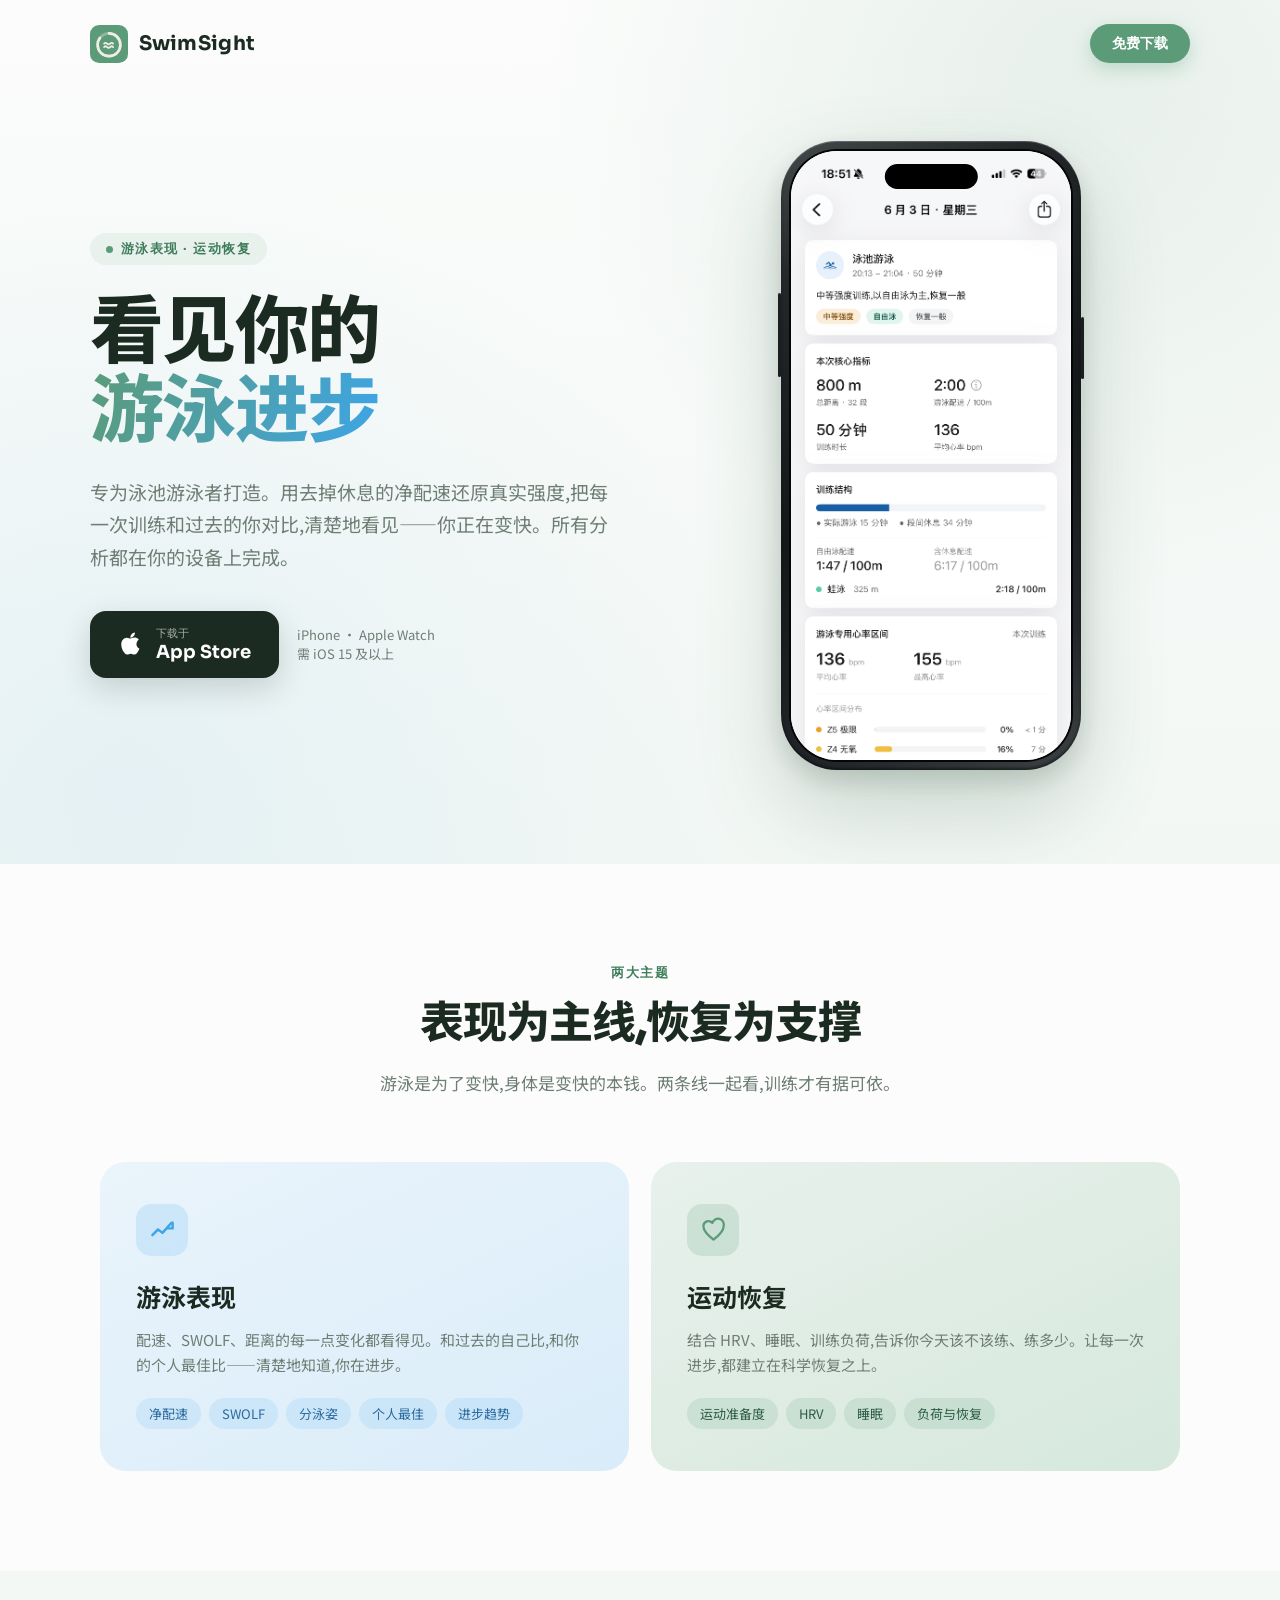
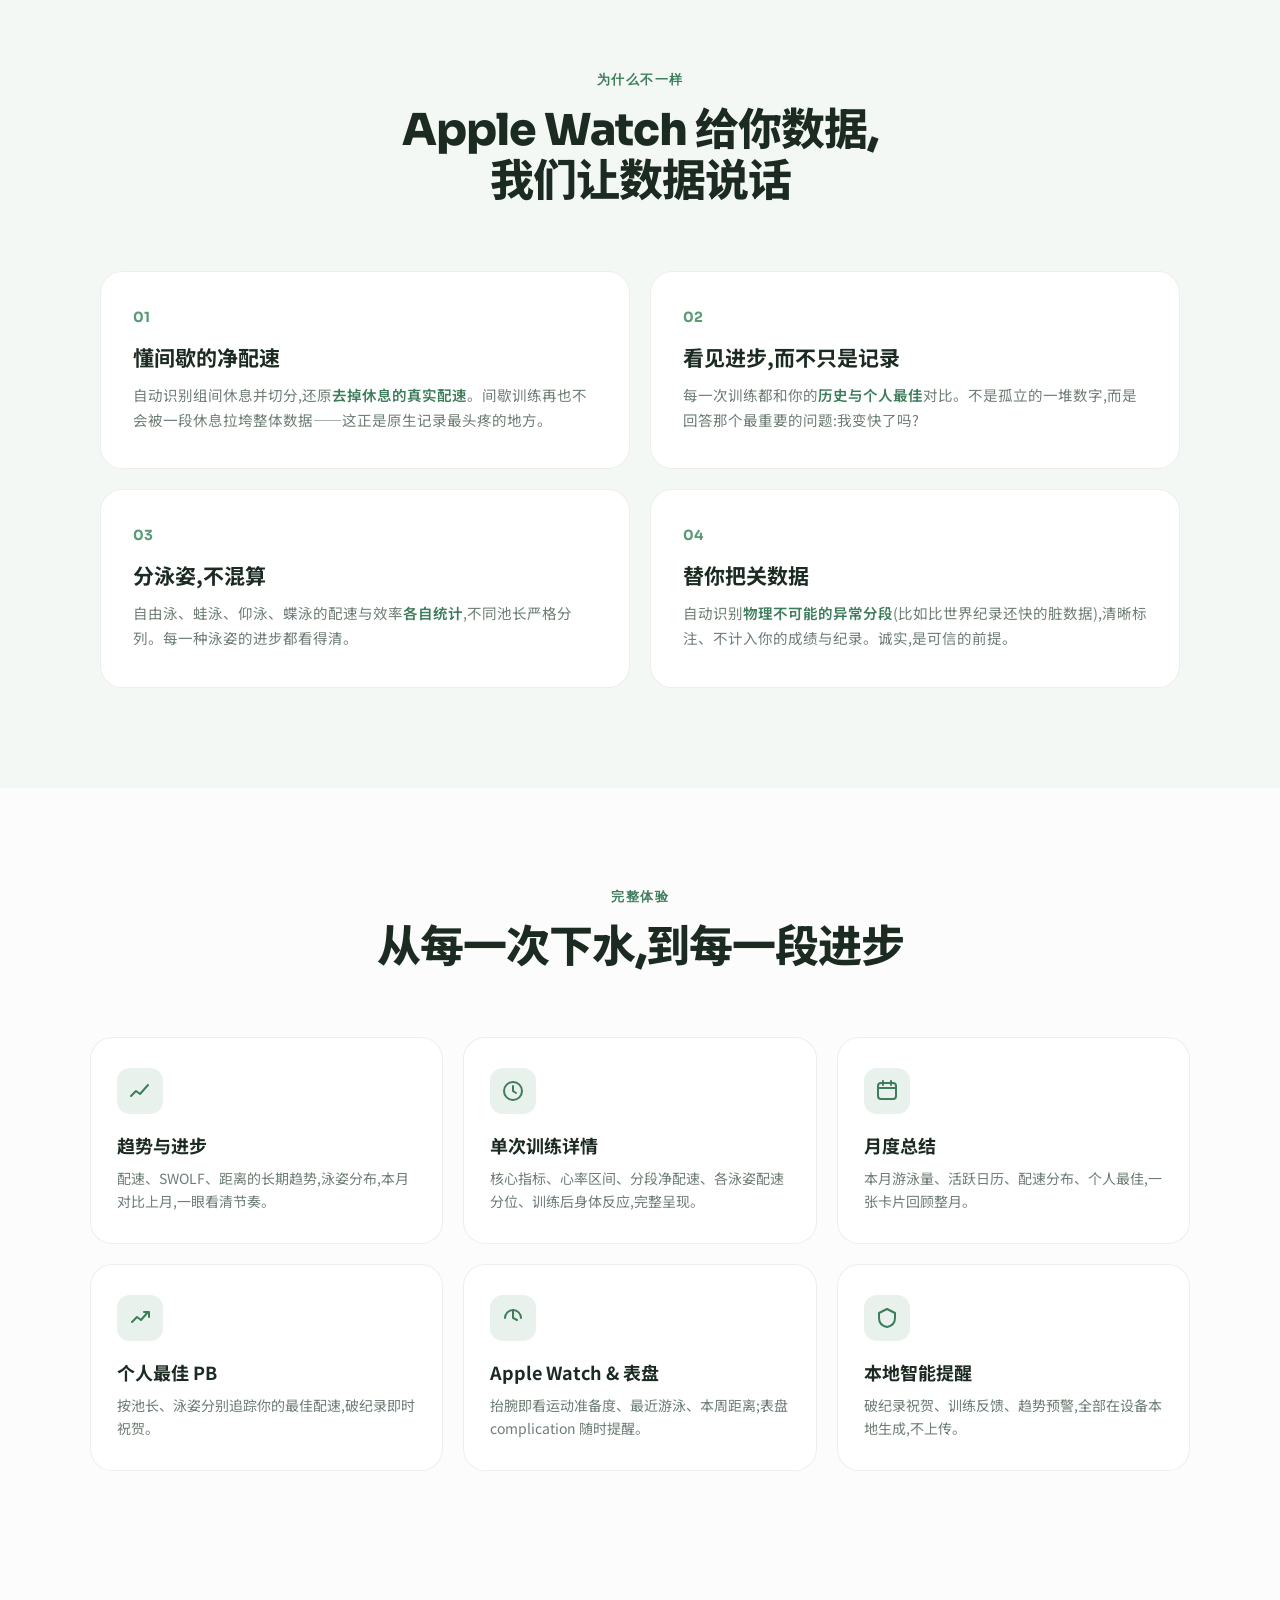
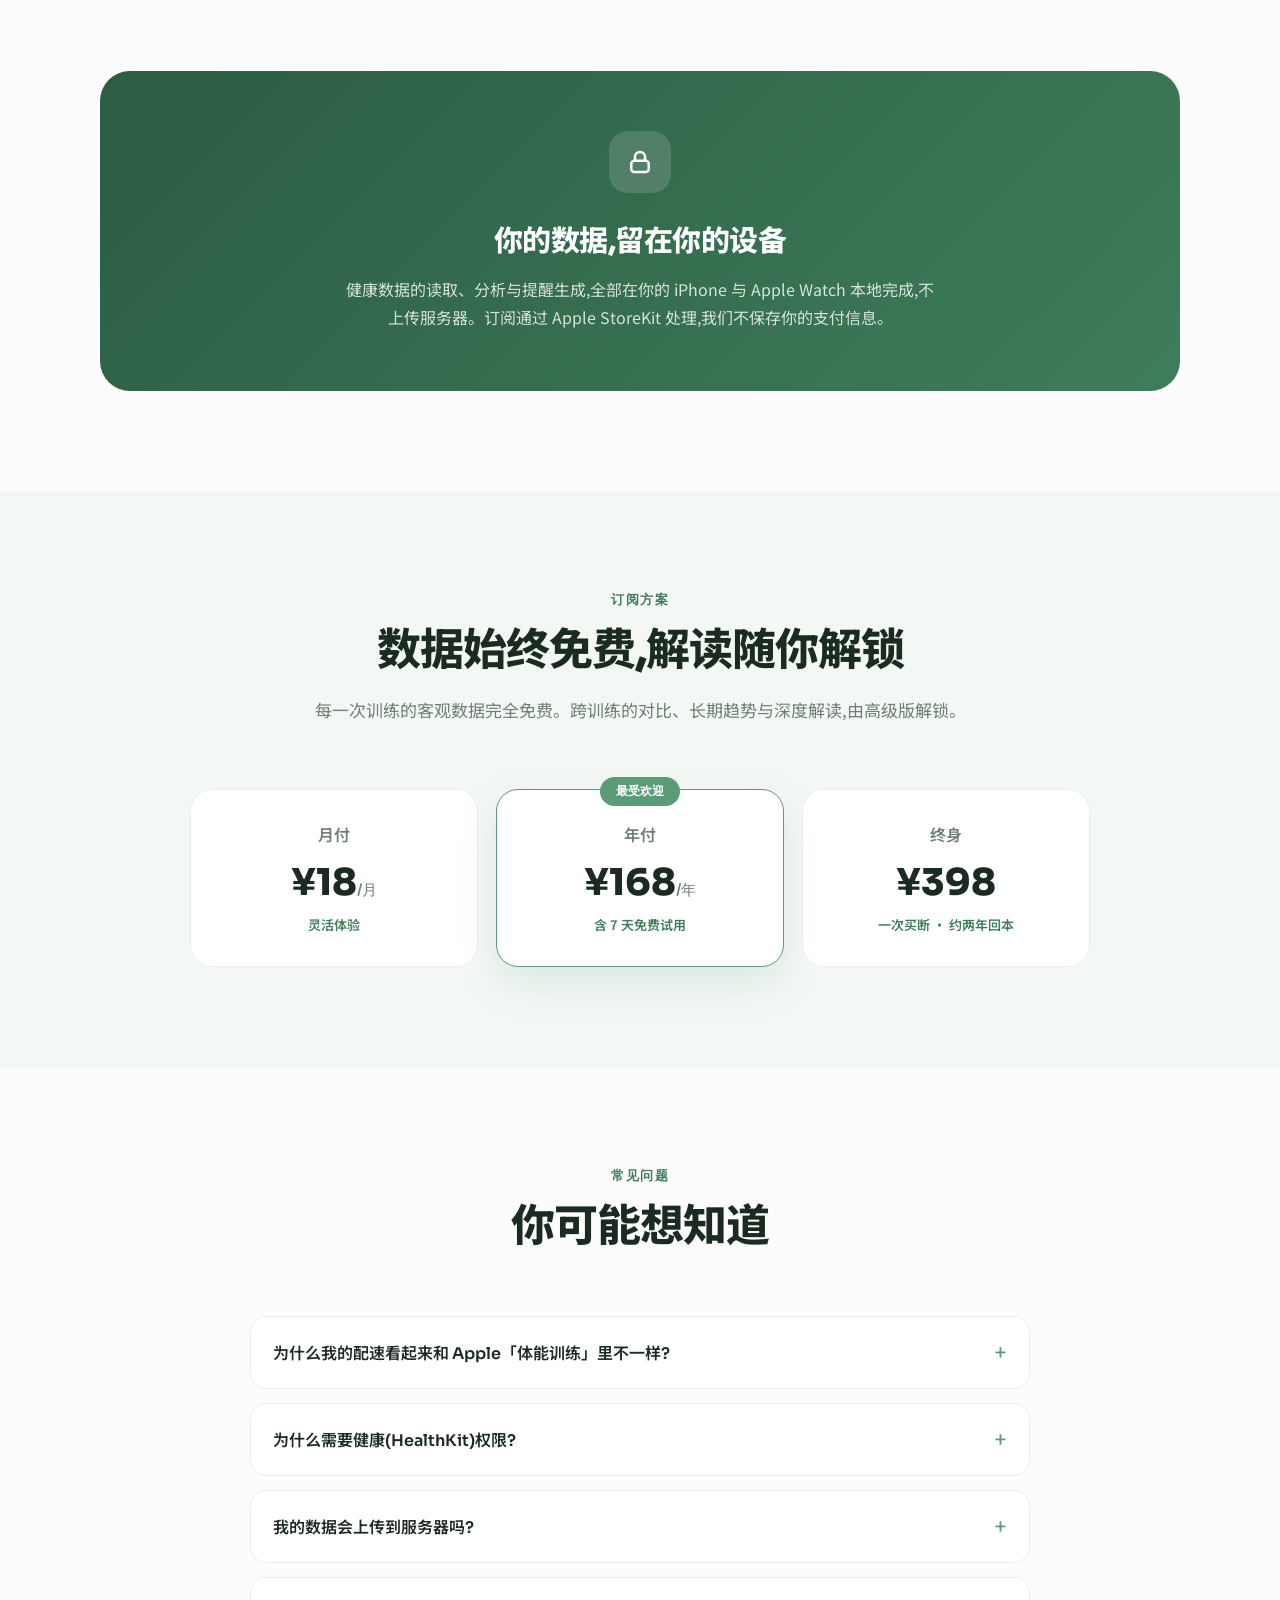
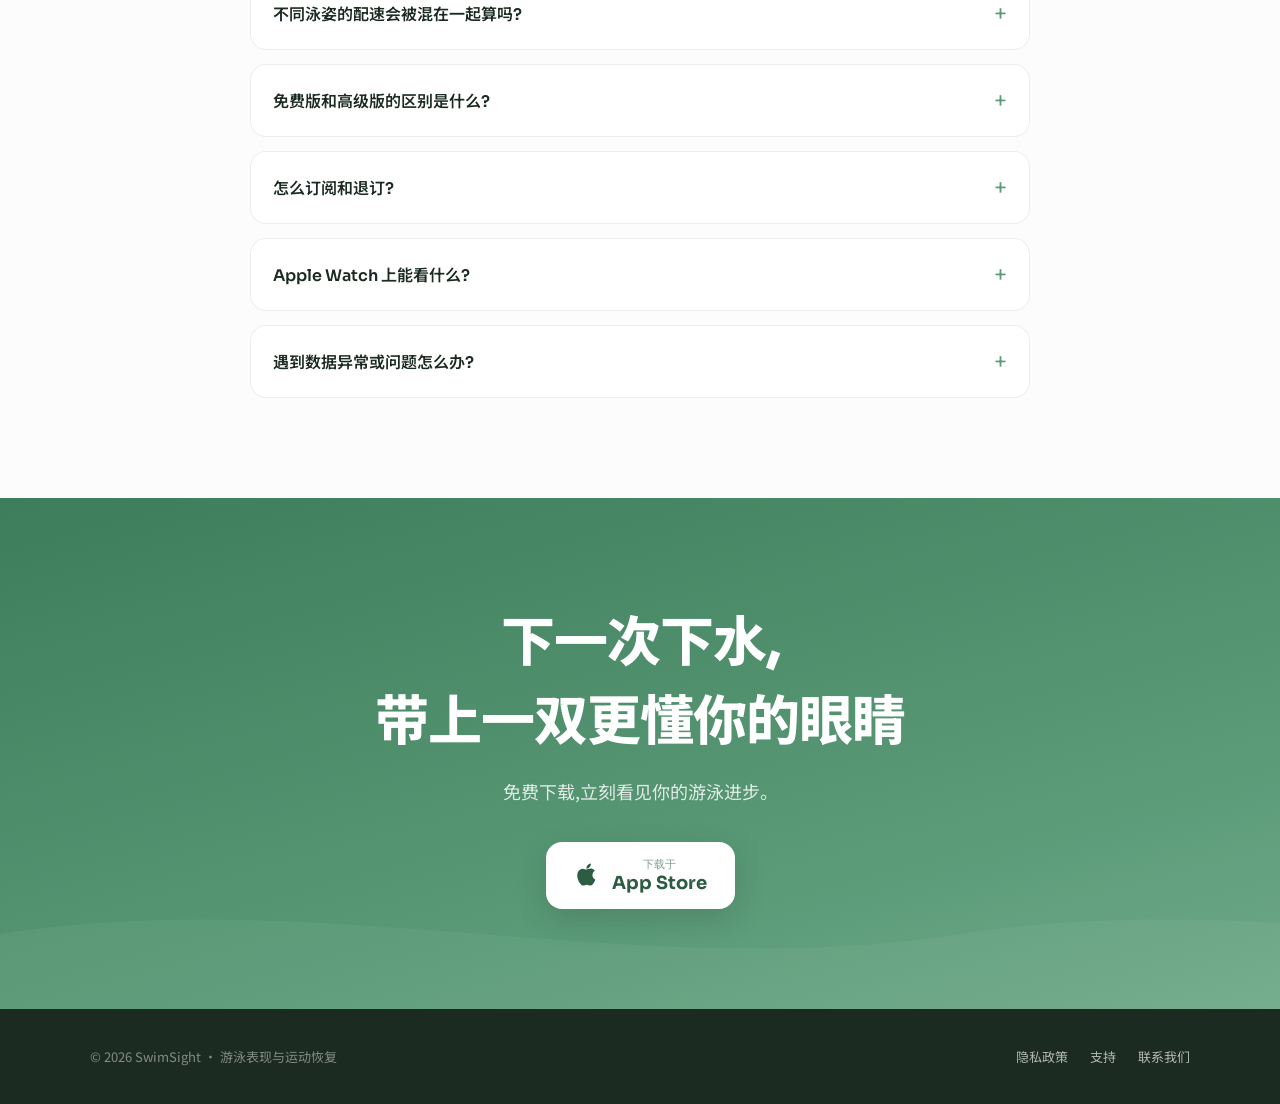
==== commit 91139594: "改邮箱 改产品名称" ====
--- a/site/index.html
+++ b/site/index.html
@@ -3,9 +3,8 @@
 <head>
 <meta charset="UTF-8">
 <meta name="viewport" content="width=device-width, initial-scale=1.0">
-<title>SwimTrace — 看见你的游泳进步</title>
+<title>SwimSight — 看见你的游泳进步</title>
 <style>
-  /* ===== 占位:App 名最终确定后,全局替换 "SwimTrace" ===== */
   @import url('https://fonts.googleapis.com/css2?family=Sora:wght@400;600;700;800&family=Noto+Sans+SC:wght@400;500;700&display=swap');
 
   :root{
@@ -202,7 +201,7 @@
         <path d="M37 49 q4 -4 8 0 t8 0 t8 0" fill="none" stroke="#EFEDE6" stroke-width="4.5" stroke-linecap="round"/>
         <path d="M37 58 q4 -4 8 0 t8 0 t8 0" fill="none" stroke="#EFEDE6" stroke-width="4.5" stroke-linecap="round"/>
       </svg>
-      SwimTrace
+      SwimSight
     </div>
     <a href="#download" class="nav-cta">免费下载</a>
   </nav>
@@ -225,7 +224,7 @@
     <div class="hero-visual reveal d4">
       <div class="iphone">
         <div class="iphone-screen">
-          <img src="hero-shot.png" alt="SwimTrace 单次游泳训练详情:总距离、净配速、训练结构与心率区间">
+          <img src="hero-shot.png" alt="SwimSight 单次游泳训练详情:总距离、净配速、训练结构与心率区间">
           <span class="iphone-island"></span>
         </div>
       </div>
@@ -323,7 +322,7 @@
     <details class="faq reveal d3"><summary>免费版和高级版的区别是什么?</summary><p>每一次训练的客观数据(距离、配速、SWOLF、分段、心率区间)完全免费。跨训练的对比、长期趋势、强度分位与深度解读由高级版解锁。</p></details>
     <details class="faq reveal d3"><summary>怎么订阅和退订?</summary><p>订阅通过 Apple StoreKit 处理,可选月付、年付(含 7 天免费试用)或终身买断。退订在 iPhone「设置 › Apple ID › 订阅」中管理,我们不保存你的支付信息。</p></details>
     <details class="faq reveal d4"><summary>Apple Watch 上能看什么?</summary><p>抬腕可查看运动准备度、最近一次游泳(含分泳姿净配速)、本周游泳量与负荷恢复;也可把运动准备度、距上次游泳、本周游泳次数添加到表盘 complication。</p></details>
-    <details class="faq reveal d4"><summary>遇到数据异常或问题怎么办?</summary><p>App 会自动标注物理不可能的异常分段(如比世界纪录还快的脏数据)并排除出成绩。若仍有疑问,可邮件联系 <a href="mailto:support@swimtrace.app" style="color:var(--green-d);">support@swimtrace.app</a>。</p></details>
+    <details class="faq reveal d4"><summary>遇到数据异常或问题怎么办?</summary><p>App 会自动标注物理不可能的异常分段(如比世界纪录还快的脏数据)并排除出成绩。若仍有疑问,可邮件联系 <a href="mailto:swimsight.app@outlook.com" style="color:var(--green-d);">swimsight.app@outlook.com</a>。</p></details>
   </div>
 </section>
 
@@ -341,8 +340,8 @@
 </section>
 
 <footer>
-  <span>© 2026 SwimTrace · 游泳表现与运动恢复</span>
-  <span><a href="privacy.html">隐私政策</a><a href="#support">支持</a><a href="mailto:support@swimtrace.app">联系我们</a></span>
+  <span>© 2026 SwimSight · 游泳表现与运动恢复</span>
+  <span><a href="privacy.html">隐私政策</a><a href="support.html">支持</a><a href="mailto:swimsight.app@outlook.com">联系我们</a></span>
 </footer>
 
 <script>
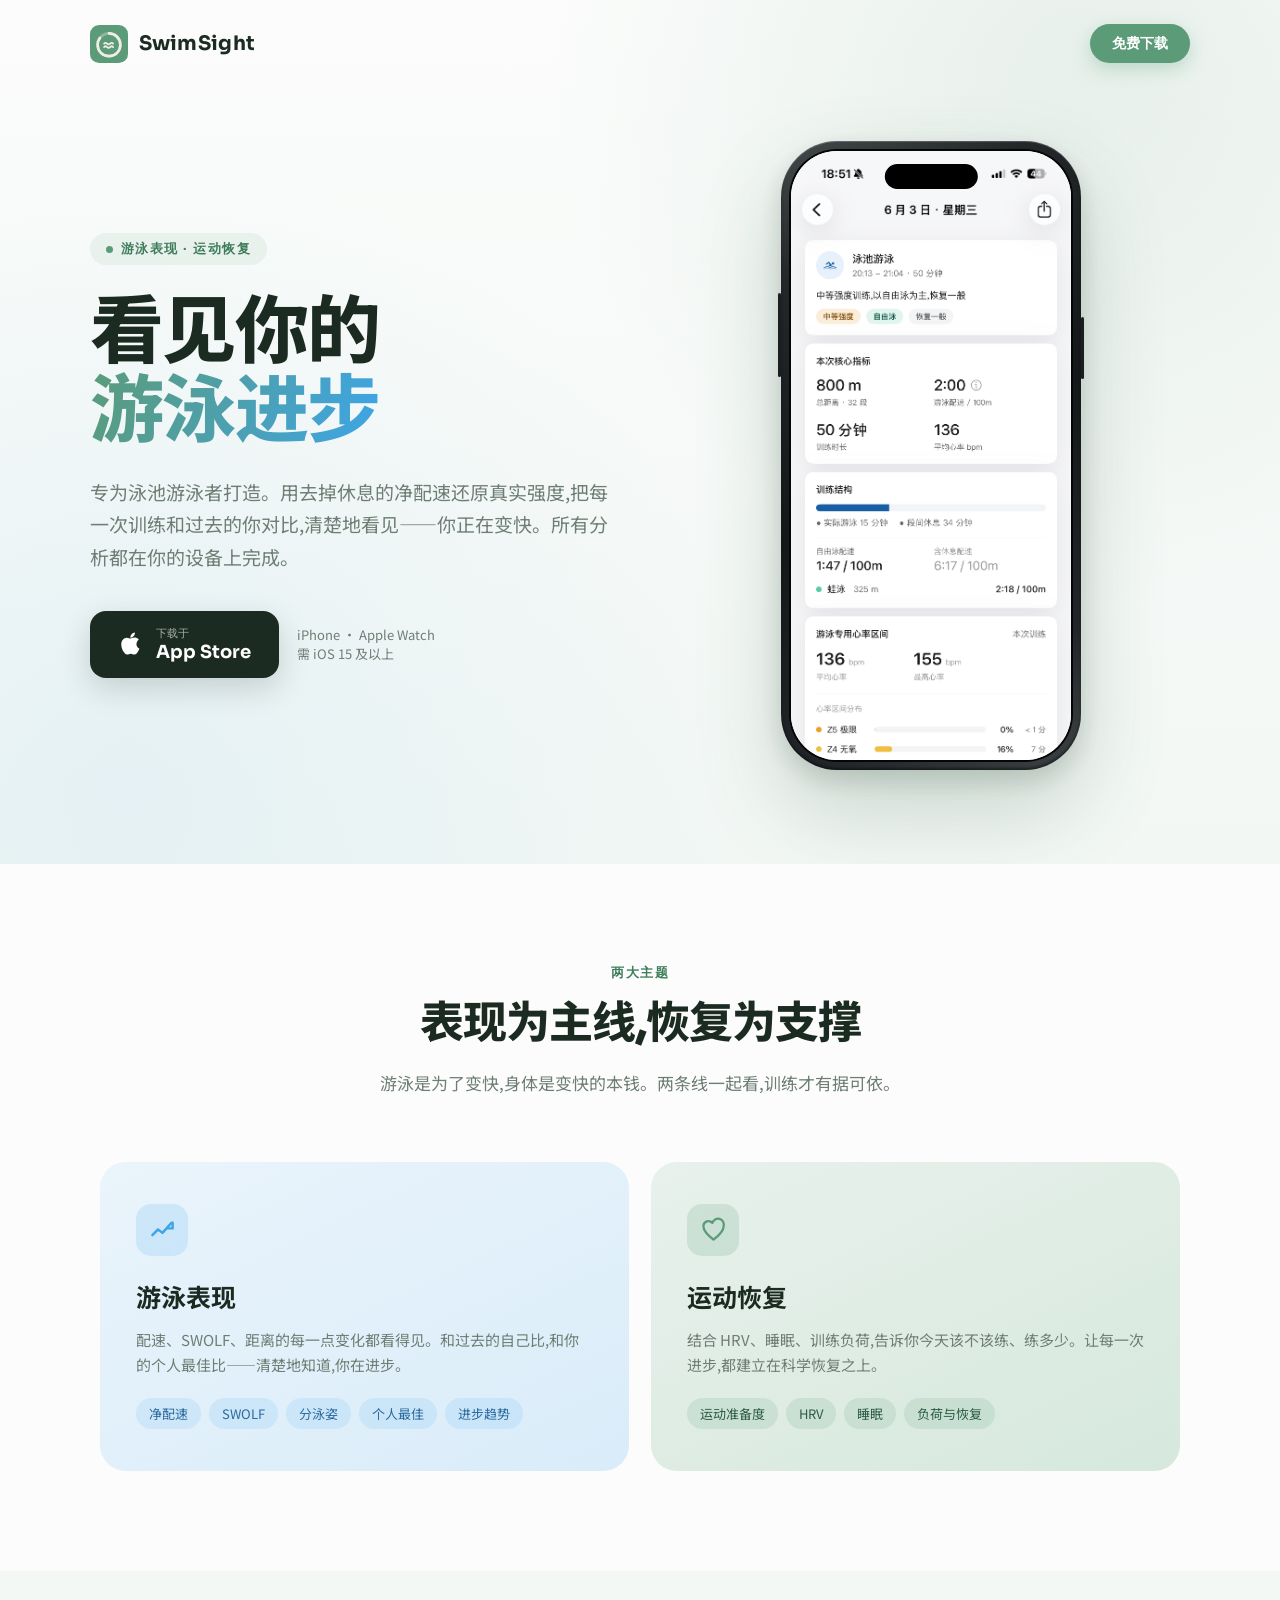
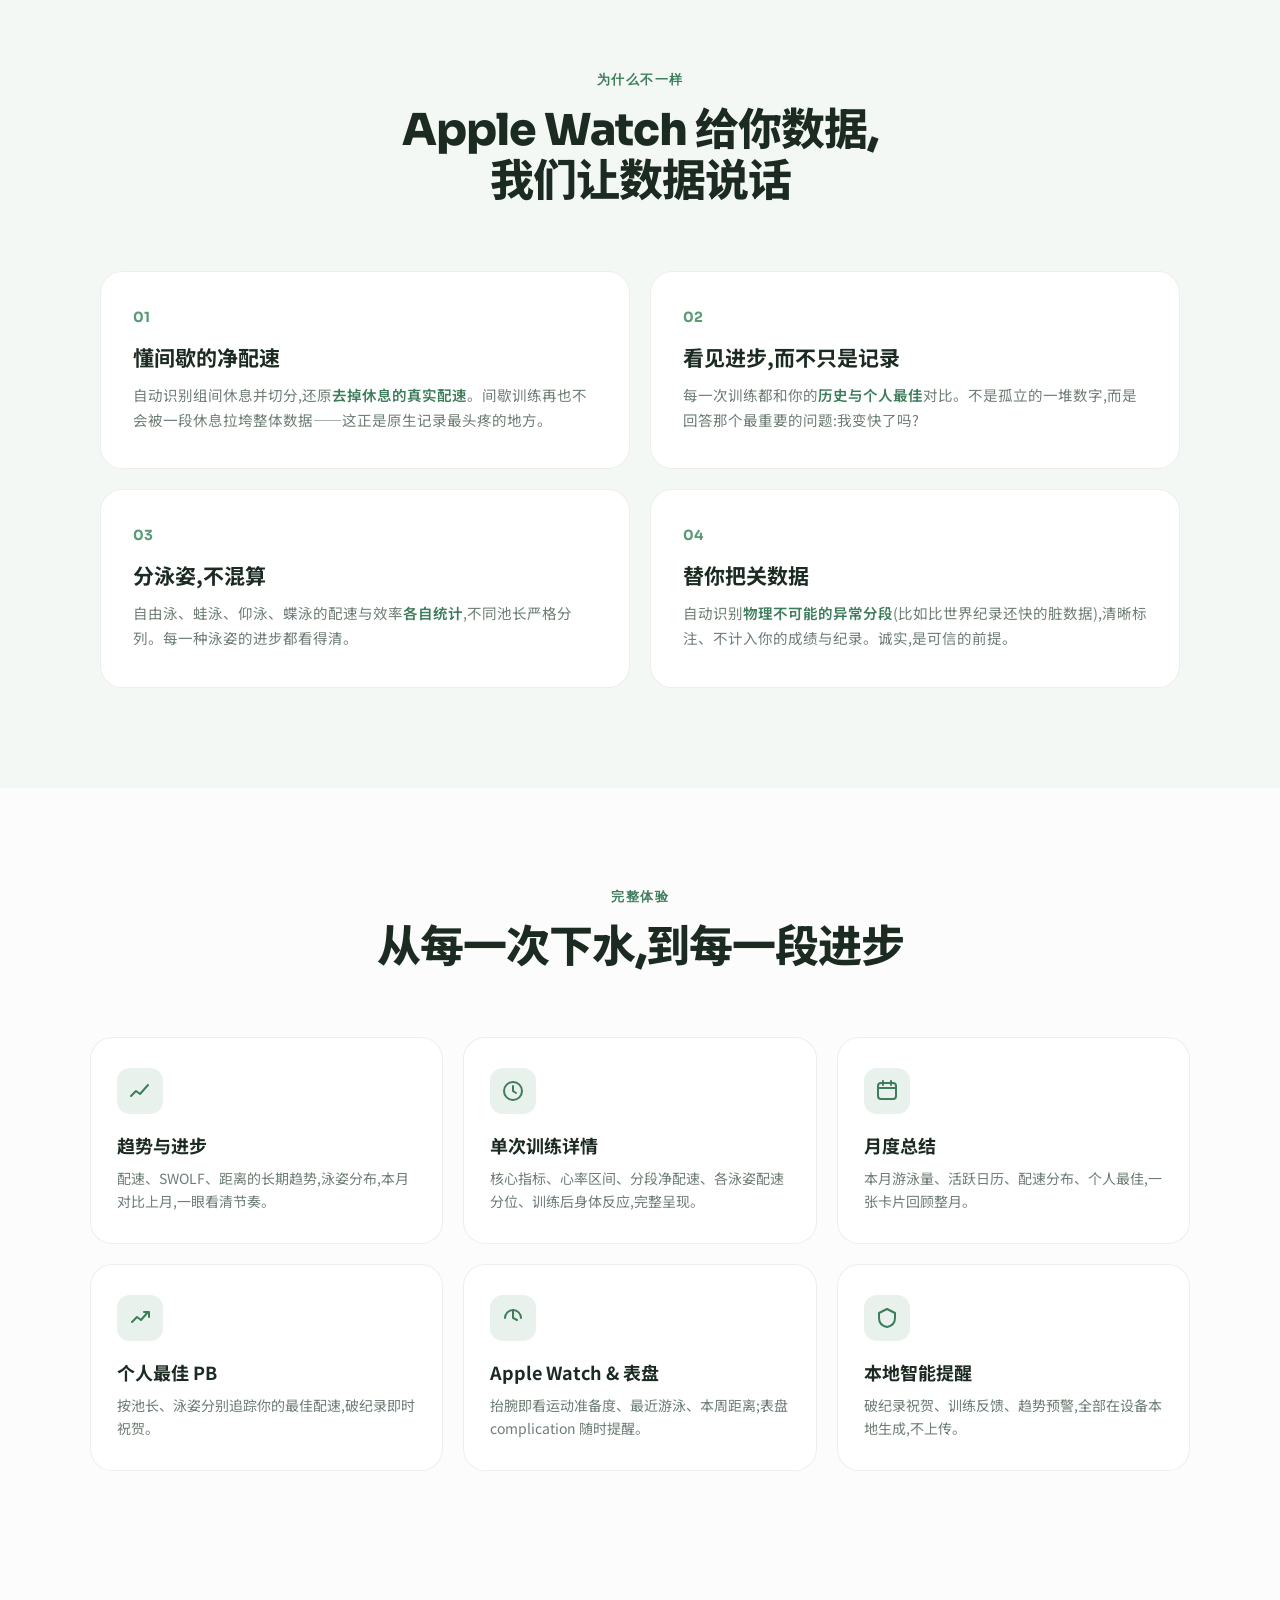
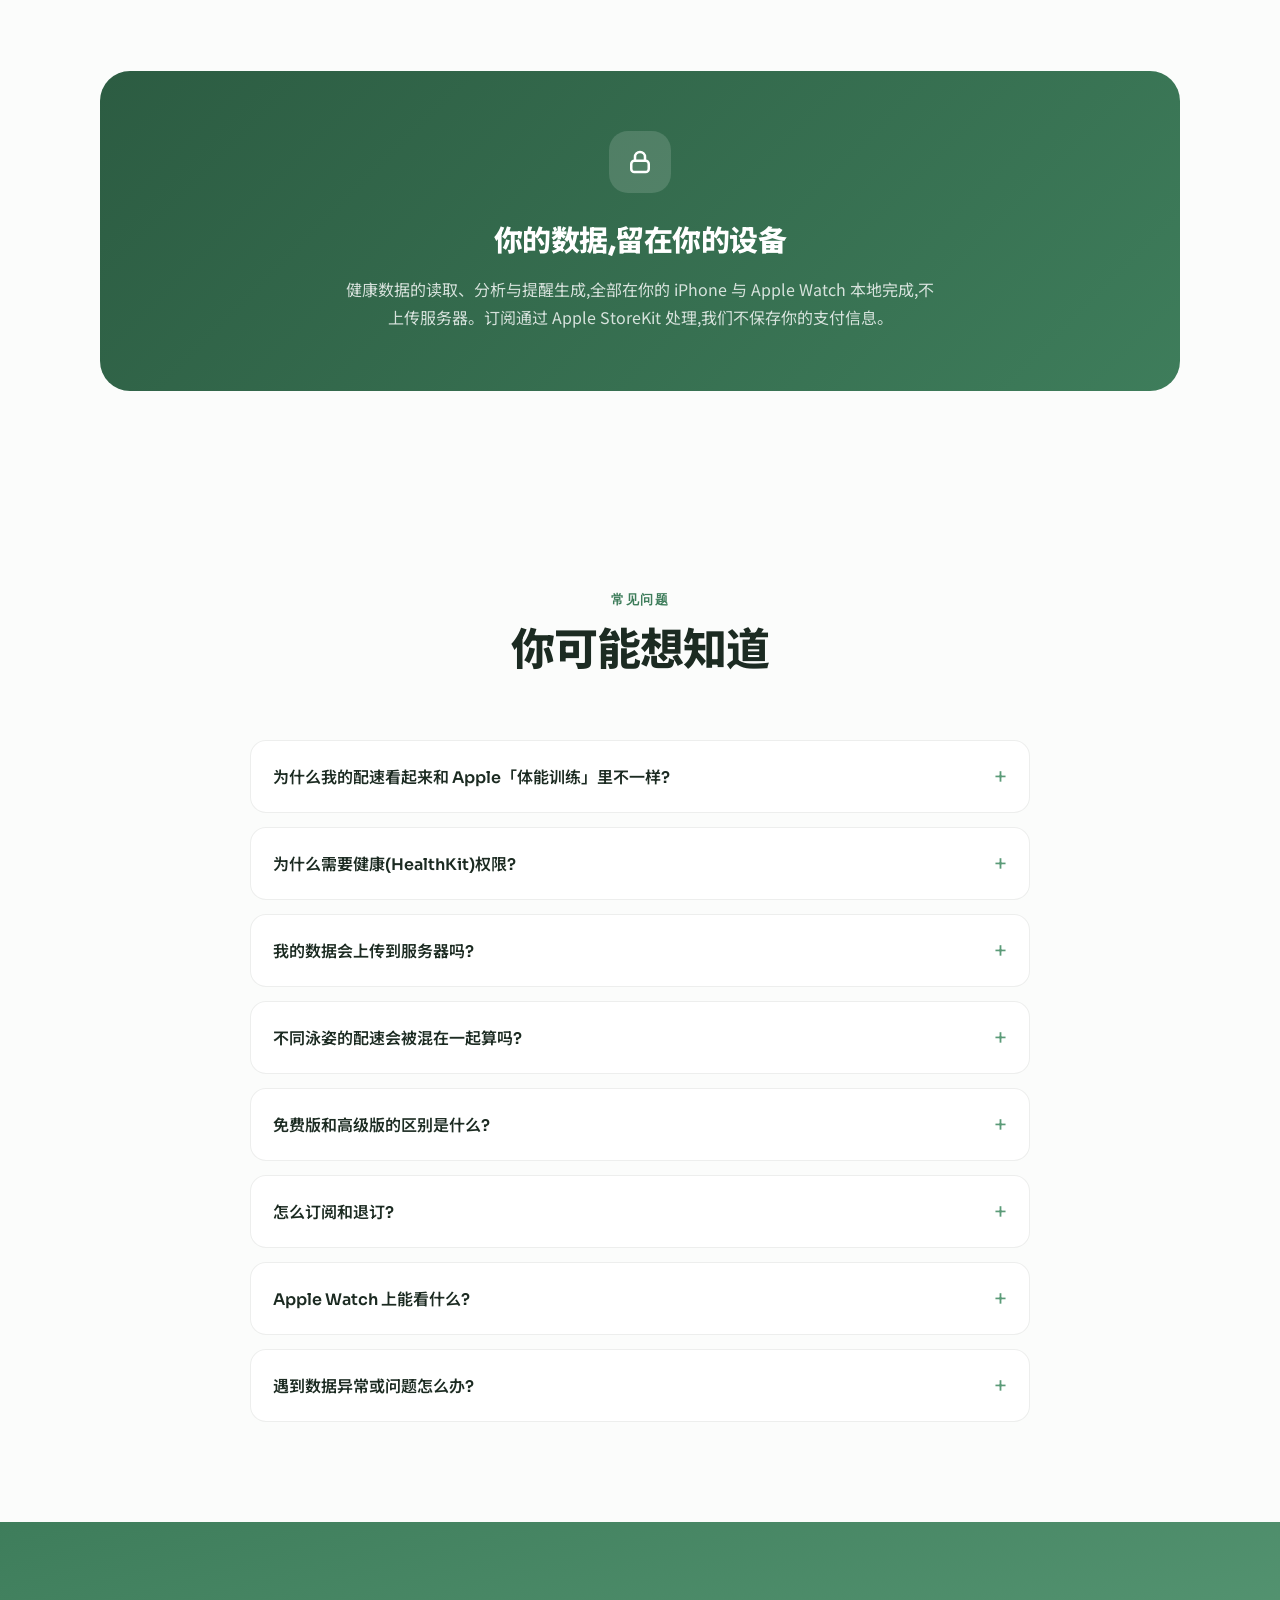
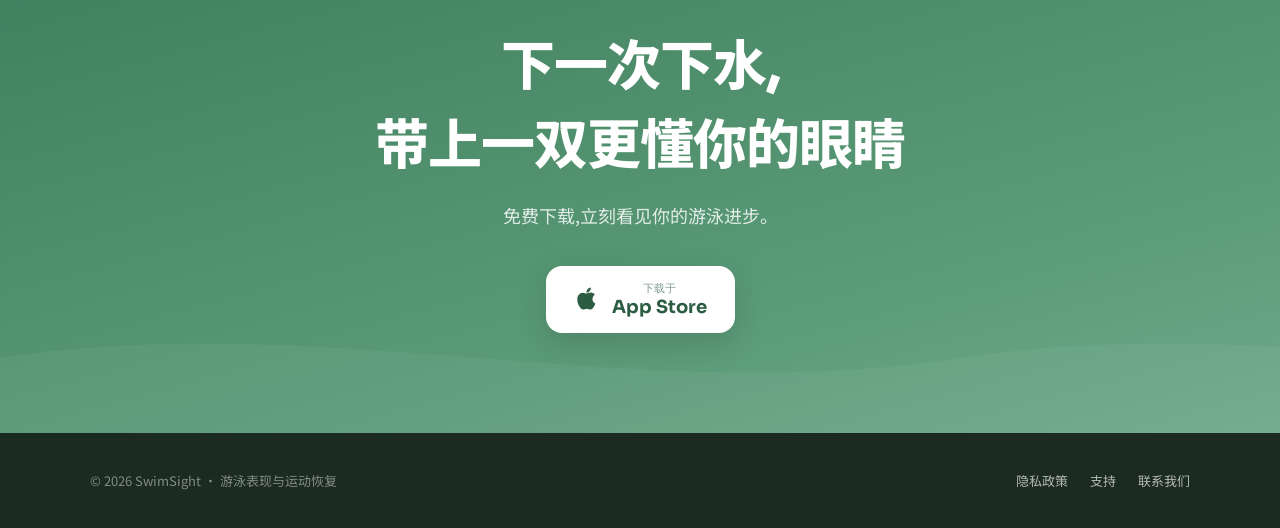
==== commit 53777a03: "去掉订阅价格" ====
--- a/site/index.html
+++ b/site/index.html
@@ -150,16 +150,6 @@
   .privacy h3{font-size:29px;font-weight:800;margin-bottom:16px;letter-spacing:-.5px;}
   .privacy p{font-size:16px;line-height:1.75;color:rgba(255,255,255,.8);max-width:600px;margin:0 auto;}
 
-  /* 订阅 */
-  .pricing{display:grid;grid-template-columns:repeat(3,1fr);gap:18px;max-width:900px;margin:0 auto;}
-  .plan{background:#fff;border:1.5px solid var(--line);border-radius:22px;padding:32px 26px;text-align:center;position:relative;}
-  .plan.feat-plan{border-color:var(--green);box-shadow:0 16px 40px rgba(91,155,120,.16);}
-  .plan-pop{position:absolute;top:-13px;left:50%;transform:translateX(-50%);background:var(--green);color:#fff;font-family:'Sora';font-size:12px;font-weight:700;padding:6px 16px;border-radius:20px;}
-  .plan h4{font-size:16px;font-weight:600;color:var(--mute);margin-bottom:13px;}
-  .plan .price{font-family:'Sora';font-size:37px;font-weight:800;color:var(--ink);}
-  .plan .price small{font-size:15px;font-weight:500;color:var(--mute);}
-  .plan .pnote{font-size:13px;color:var(--green-d);margin-top:9px;font-weight:600;}
-
   /* FINAL */
   .final{background:linear-gradient(165deg,#3E7D5B,#5B9B78 70%,#6FA98A);color:#fff;text-align:center;position:relative;overflow:hidden;}
   .final h2{font-size:clamp(32px,5vw,54px);font-weight:800;letter-spacing:-1px;margin-bottom:22px;position:relative;z-index:2;}
@@ -180,7 +170,7 @@
   .faq p{font-size:14.5px;line-height:1.75;color:var(--mute);padding:0 0 20px;}
 
   @media(max-width:860px){
-    .themes,.diffs,.feat-grid,.pricing{grid-template-columns:1fr;}
+    .themes,.diffs,.feat-grid{grid-template-columns:1fr;}
     .hero-body{flex-direction:column;padding-top:10px;}
     .hero-visual{margin-top:24px;}
     section{padding:66px 6vw;}
@@ -294,20 +284,6 @@
   </div>
 </section>
 
-<!-- ============ 订阅 ============ -->
-<section class="diff-bg">
-  <div class="sec-head">
-    <div class="sec-tag reveal">订阅方案</div>
-    <h2 class="sec-title reveal">数据始终免费,解读随你解锁</h2>
-    <p class="sec-desc reveal">每一次训练的客观数据完全免费。跨训练的对比、长期趋势与深度解读,由高级版解锁。</p>
-  </div>
-  <div class="pricing">
-    <div class="plan reveal d1"><h4>月付</h4><div class="price">¥18<small>/月</small></div><div class="pnote">灵活体验</div></div>
-    <div class="plan feat-plan reveal d2"><span class="plan-pop">最受欢迎</span><h4>年付</h4><div class="price">¥168<small>/年</small></div><div class="pnote">含 7 天免费试用</div></div>
-    <div class="plan reveal d3"><h4>终身</h4><div class="price">¥398</div><div class="pnote">一次买断 · 约两年回本</div></div>
-  </div>
-</section>
-
 <!-- ============ FAQ ============ -->
 <section id="support">
   <div class="sec-head">
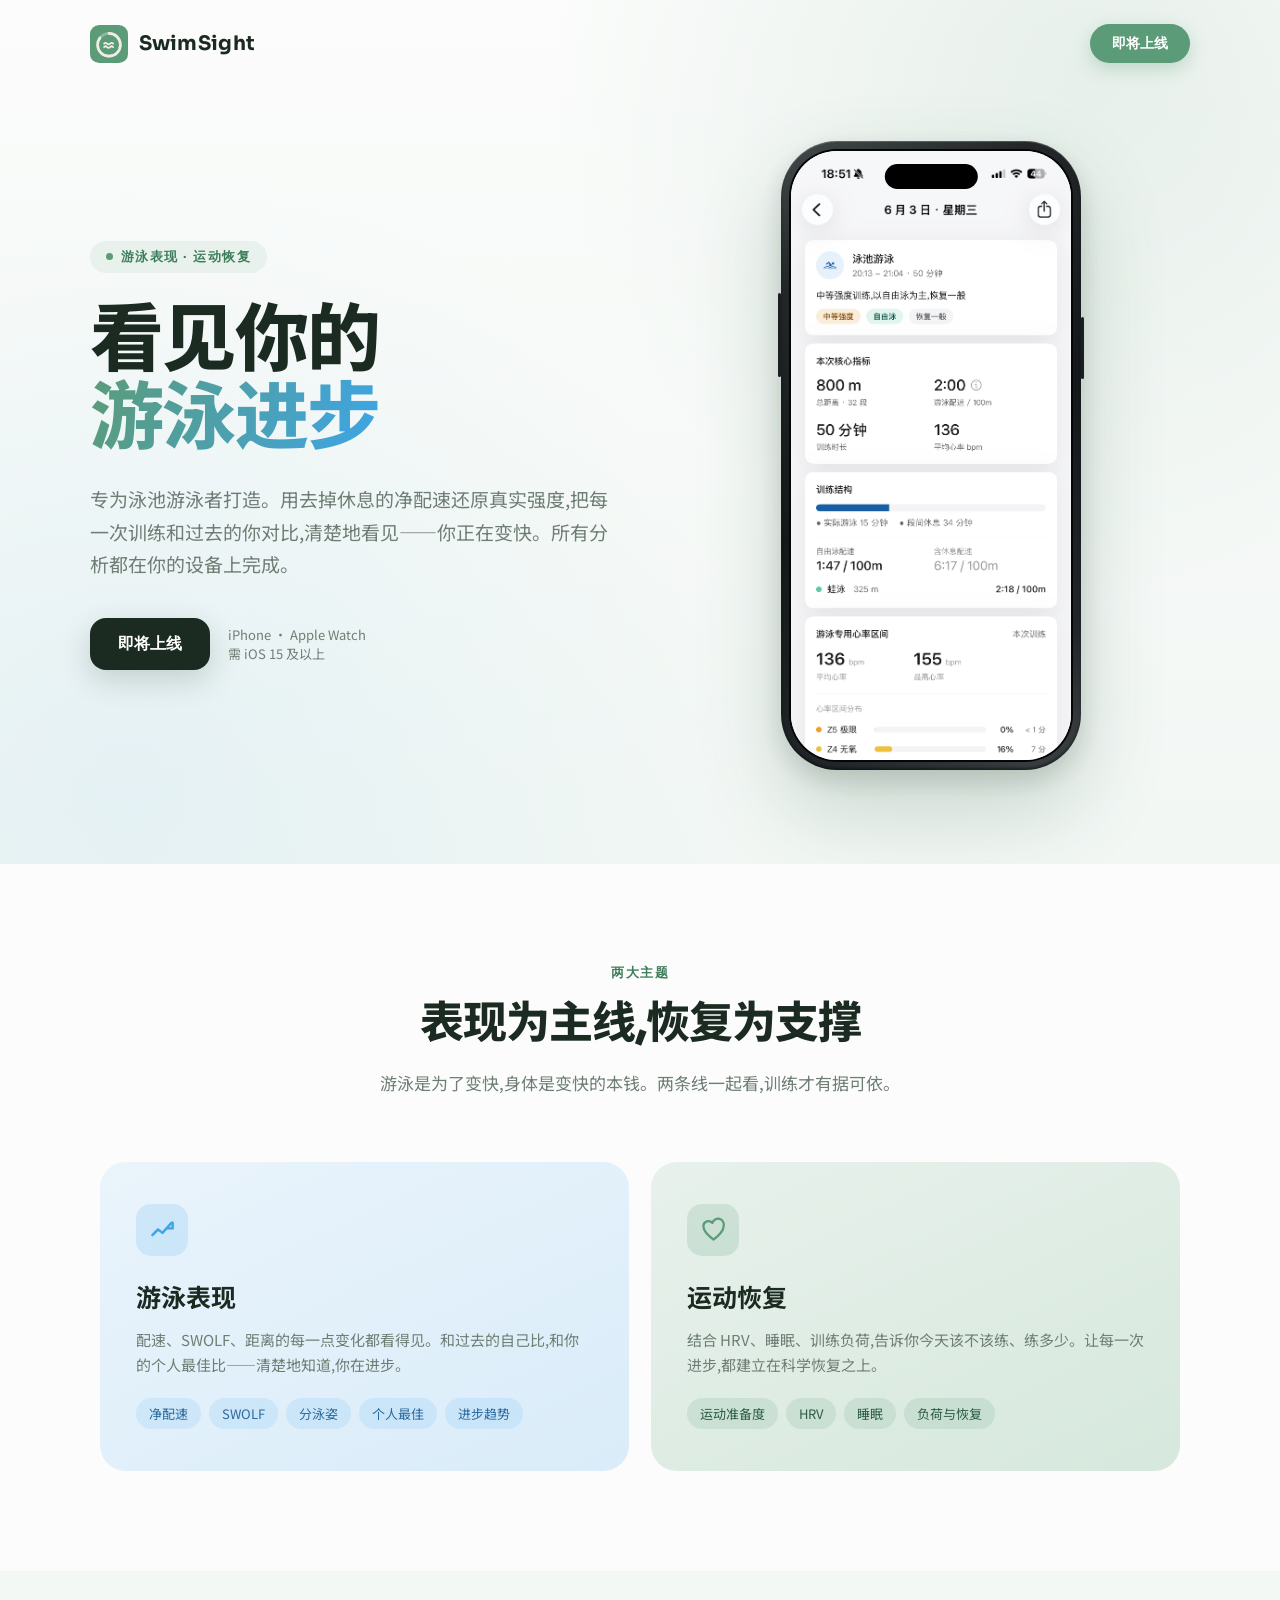
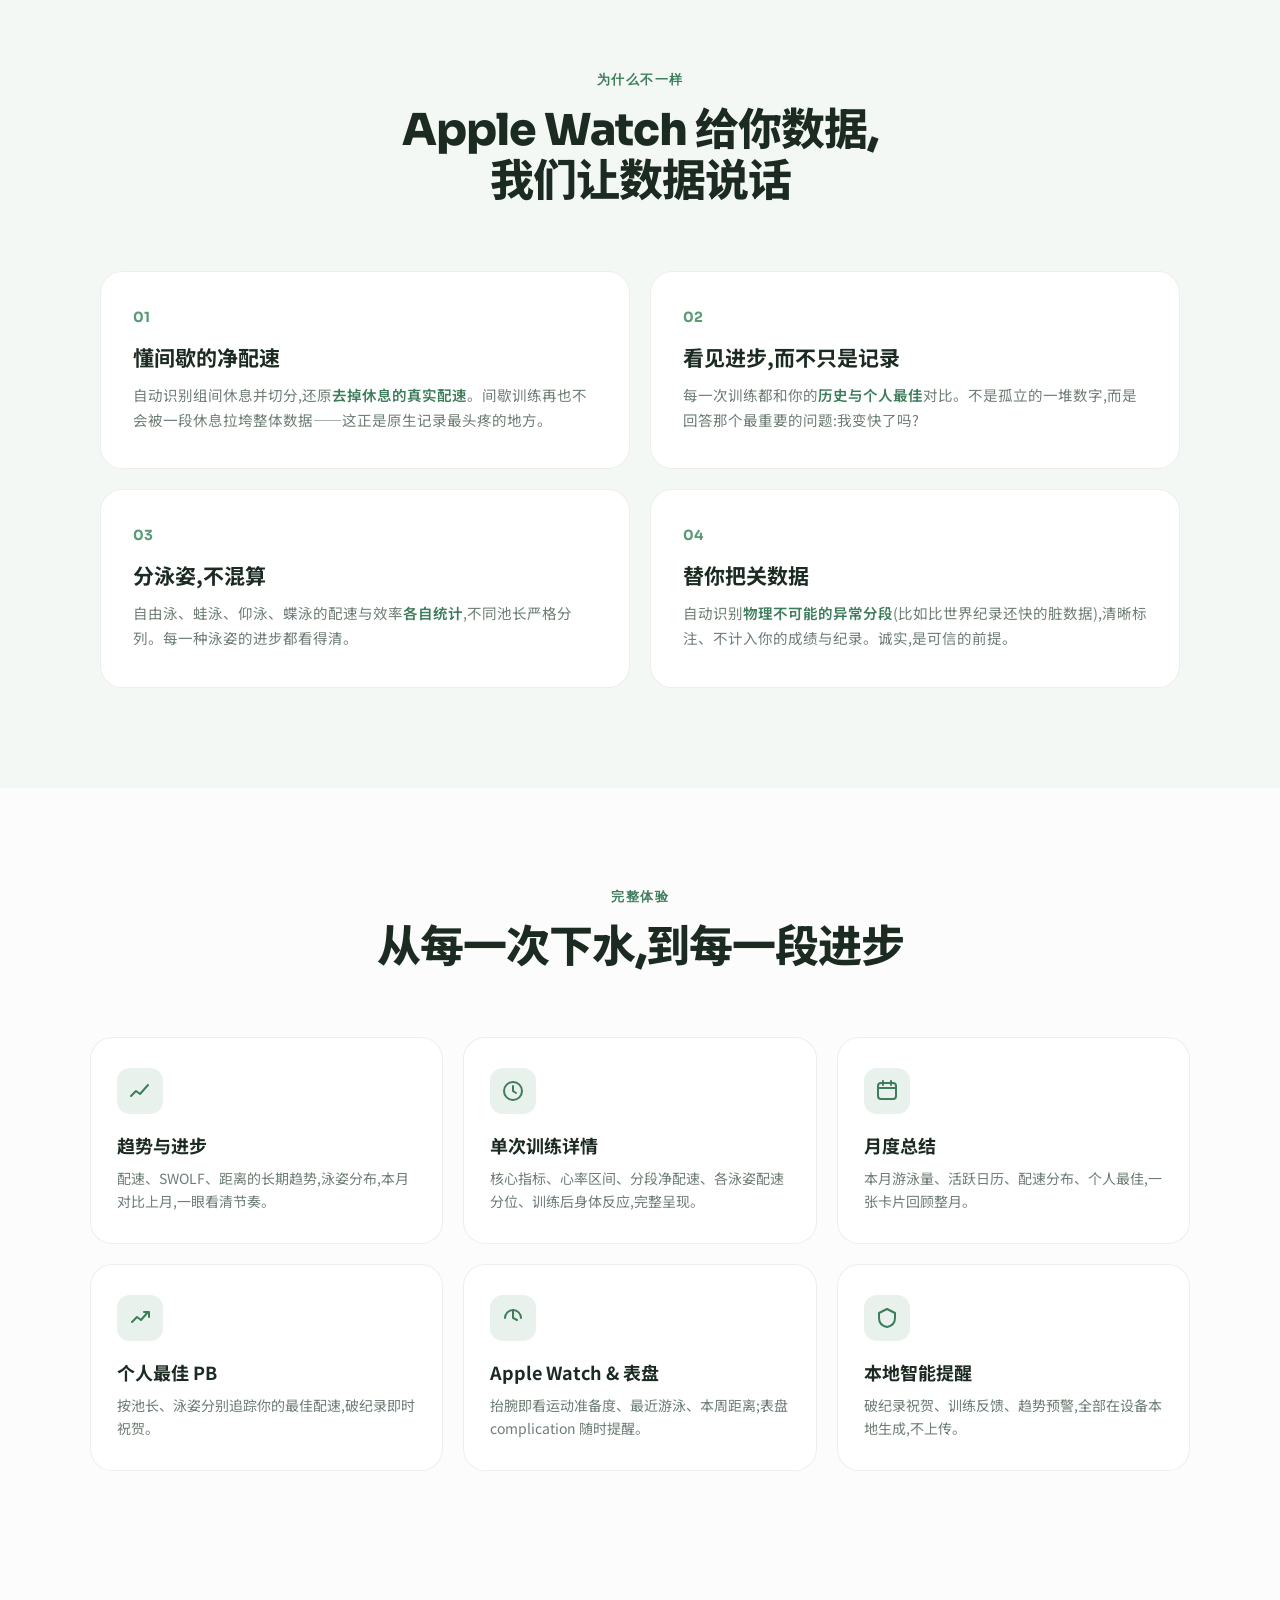
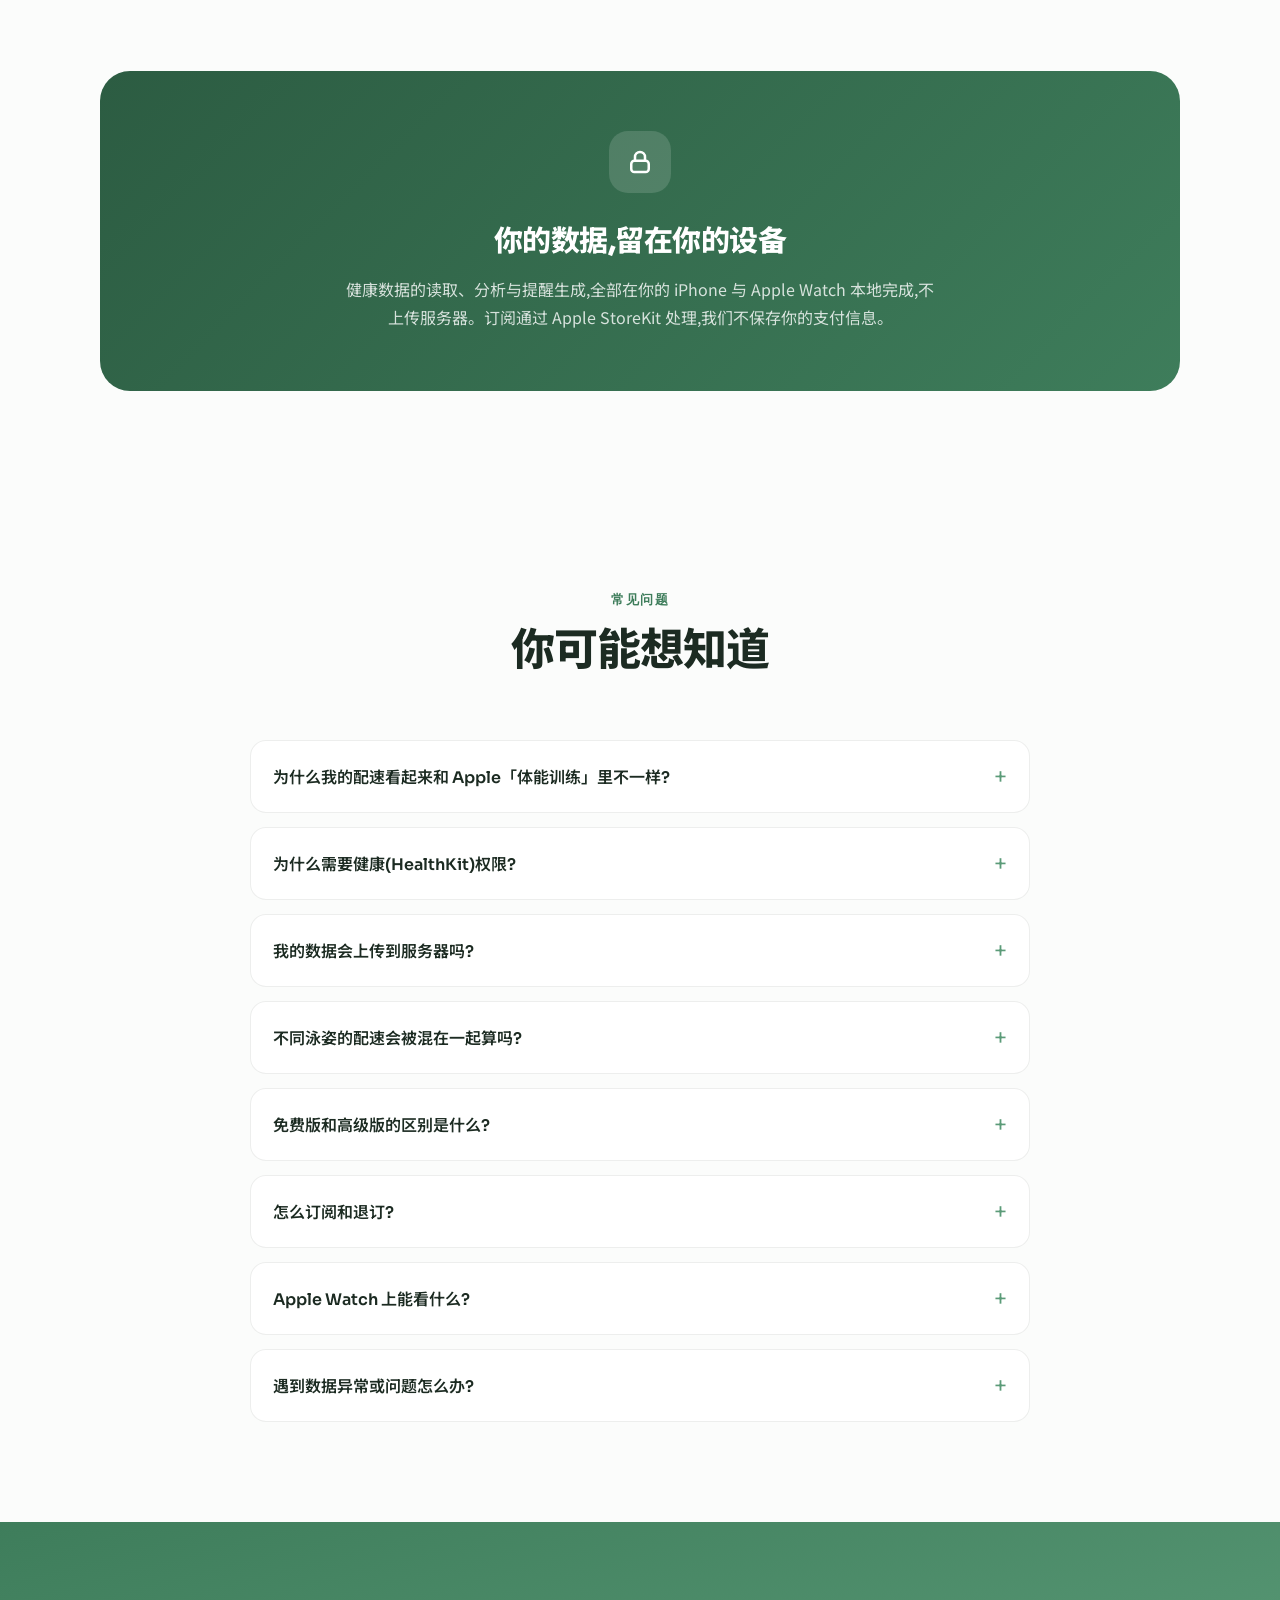
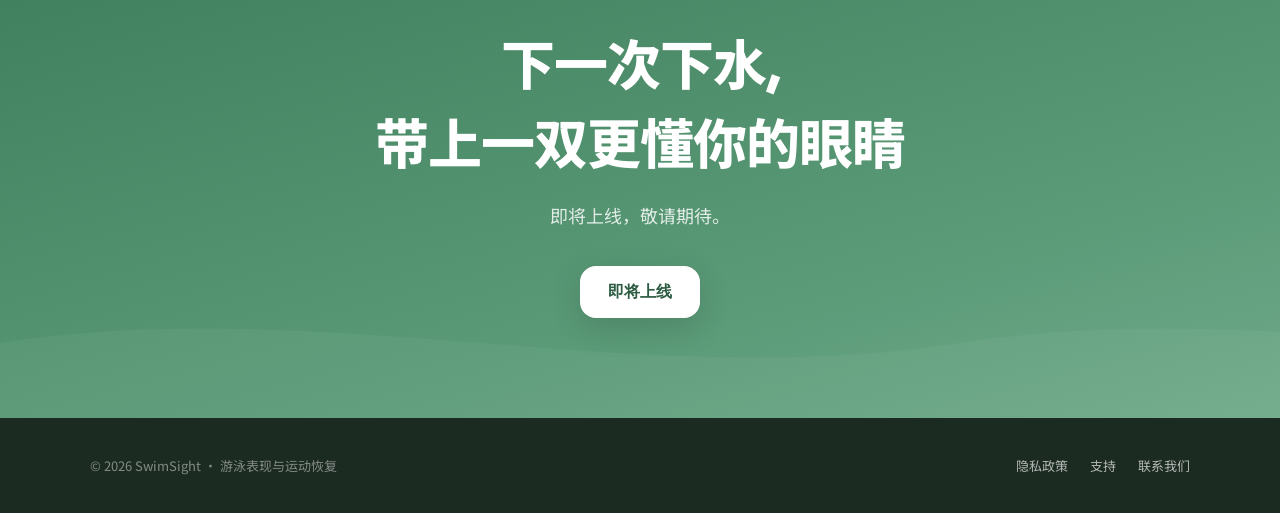
==== commit c7219224: "修改成即将上线" ====
--- a/site/index.html
+++ b/site/index.html
@@ -66,6 +66,8 @@
     box-shadow:0 6px 18px rgba(91,155,120,.3);
   }
   .nav-cta:hover{background:var(--green-d);transform:translateY(-2px);}
+  .coming-soon{cursor:default;}
+  .nav-cta.coming-soon:hover{background:var(--green);transform:none;}
 
   .hero-body{position:relative;z-index:5;flex:1;display:flex;align-items:center;padding:30px 7vw 70px;gap:5vw;flex-wrap:wrap;}
   .hero-text{flex:1;min-width:320px;max-width:620px;}
@@ -80,6 +82,7 @@
   .hero-btns{display:flex;gap:18px;flex-wrap:wrap;align-items:center;}
   .btn-store{display:inline-flex;align-items:center;gap:12px;background:var(--ink);color:#fff;font-family:'Sora';font-weight:700;font-size:16px;padding:15px 28px;border-radius:16px;text-decoration:none;box-shadow:0 10px 30px rgba(28,43,34,.18);transition:.3s;}
   .btn-store:hover{transform:translateY(-3px);box-shadow:0 16px 40px rgba(28,43,34,.28);}
+  .btn-store.coming-soon:hover{transform:none;box-shadow:0 10px 30px rgba(28,43,34,.18);}
   .btn-store svg{width:26px;height:26px;}
   .btn-store small{display:block;font-size:11px;font-weight:400;opacity:.6;}
   .btn-store b{font-size:18px;}
@@ -193,7 +196,7 @@
       </svg>
       SwimSight
     </div>
-    <a href="#download" class="nav-cta">免费下载</a>
+    <span class="nav-cta coming-soon">即将上线</span>
   </nav>
 
   <div class="hero-body">
@@ -202,10 +205,7 @@
       <h1 class="hero-title reveal d2">看见你的<br><span class="grad">游泳进步</span></h1>
       <p class="hero-sub reveal d3">专为泳池游泳者打造。用去掉休息的净配速还原真实强度,把每一次训练和过去的你对比,清楚地看见——你正在变快。所有分析都在你的设备上完成。</p>
       <div class="hero-btns reveal d4">
-        <a href="#download" class="btn-store">
-          <svg viewBox="0 0 24 24" fill="currentColor"><path d="M17.05 12.04c-.03-2.6 2.13-3.85 2.22-3.91-1.21-1.77-3.1-2.01-3.77-2.04-1.6-.16-3.13.94-3.94.94-.81 0-2.07-.92-3.4-.89-1.75.03-3.36 1.02-4.26 2.58-1.82 3.16-.47 7.84 1.3 10.41.86 1.26 1.89 2.67 3.24 2.62 1.3-.05 1.79-.84 3.36-.84 1.57 0 2.01.84 3.39.81 1.4-.02 2.29-1.28 3.15-2.55.99-1.46 1.4-2.87 1.42-2.94-.03-.01-2.73-1.05-2.76-4.16M14.5 4.7c.72-.87 1.2-2.07 1.07-3.27-1.03.04-2.28.69-3.02 1.55-.66.77-1.24 2-1.08 3.18 1.15.09 2.32-.59 3.03-1.46"/></svg>
-          <span><small>下载于</small><b>App Store</b></span>
-        </a>
+        <span class="btn-store coming-soon">即将上线</span>
         <span class="hero-note">iPhone · Apple Watch<br>需 iOS 15 及以上</span>
       </div>
     </div>
@@ -305,12 +305,9 @@
 <!-- ============ FINAL ============ -->
 <section class="final" id="download">
   <h2 class="reveal">下一次下水,<br>带上一双更懂你的眼睛</h2>
-  <p class="reveal d1">免费下载,立刻看见你的游泳进步。</p>
+  <p class="reveal d1">即将上线，敬请期待。</p>
   <div class="reveal d2" style="position:relative;z-index:2;display:flex;justify-content:center;">
-    <a href="#" class="btn-store">
-      <svg viewBox="0 0 24 24" fill="currentColor"><path d="M17.05 12.04c-.03-2.6 2.13-3.85 2.22-3.91-1.21-1.77-3.1-2.01-3.77-2.04-1.6-.16-3.13.94-3.94.94-.81 0-2.07-.92-3.4-.89-1.75.03-3.36 1.02-4.26 2.58-1.82 3.16-.47 7.84 1.3 10.41.86 1.26 1.89 2.67 3.24 2.62 1.3-.05 1.79-.84 3.36-.84 1.57 0 2.01.84 3.39.81 1.4-.02 2.29-1.28 3.15-2.55.99-1.46 1.4-2.87 1.42-2.94-.03-.01-2.73-1.05-2.76-4.16M14.5 4.7c.72-.87 1.2-2.07 1.07-3.27-1.03.04-2.28.69-3.02 1.55-.66.77-1.24 2-1.08 3.18 1.15.09 2.32-.59 3.03-1.46"/></svg>
-      <span><small>下载于</small><b>App Store</b></span>
-    </a>
+    <span class="btn-store coming-soon">即将上线</span>
   </div>
   <div class="waves"><svg viewBox="0 0 2400 150" preserveAspectRatio="none"><path d="M0,75 C300,25 600,125 900,75 C1200,25 1500,125 1800,75 C2100,25 2400,125 2400,75 V150 H0 Z" fill="rgba(255,255,255,.12)"/></svg></div>
 </section>
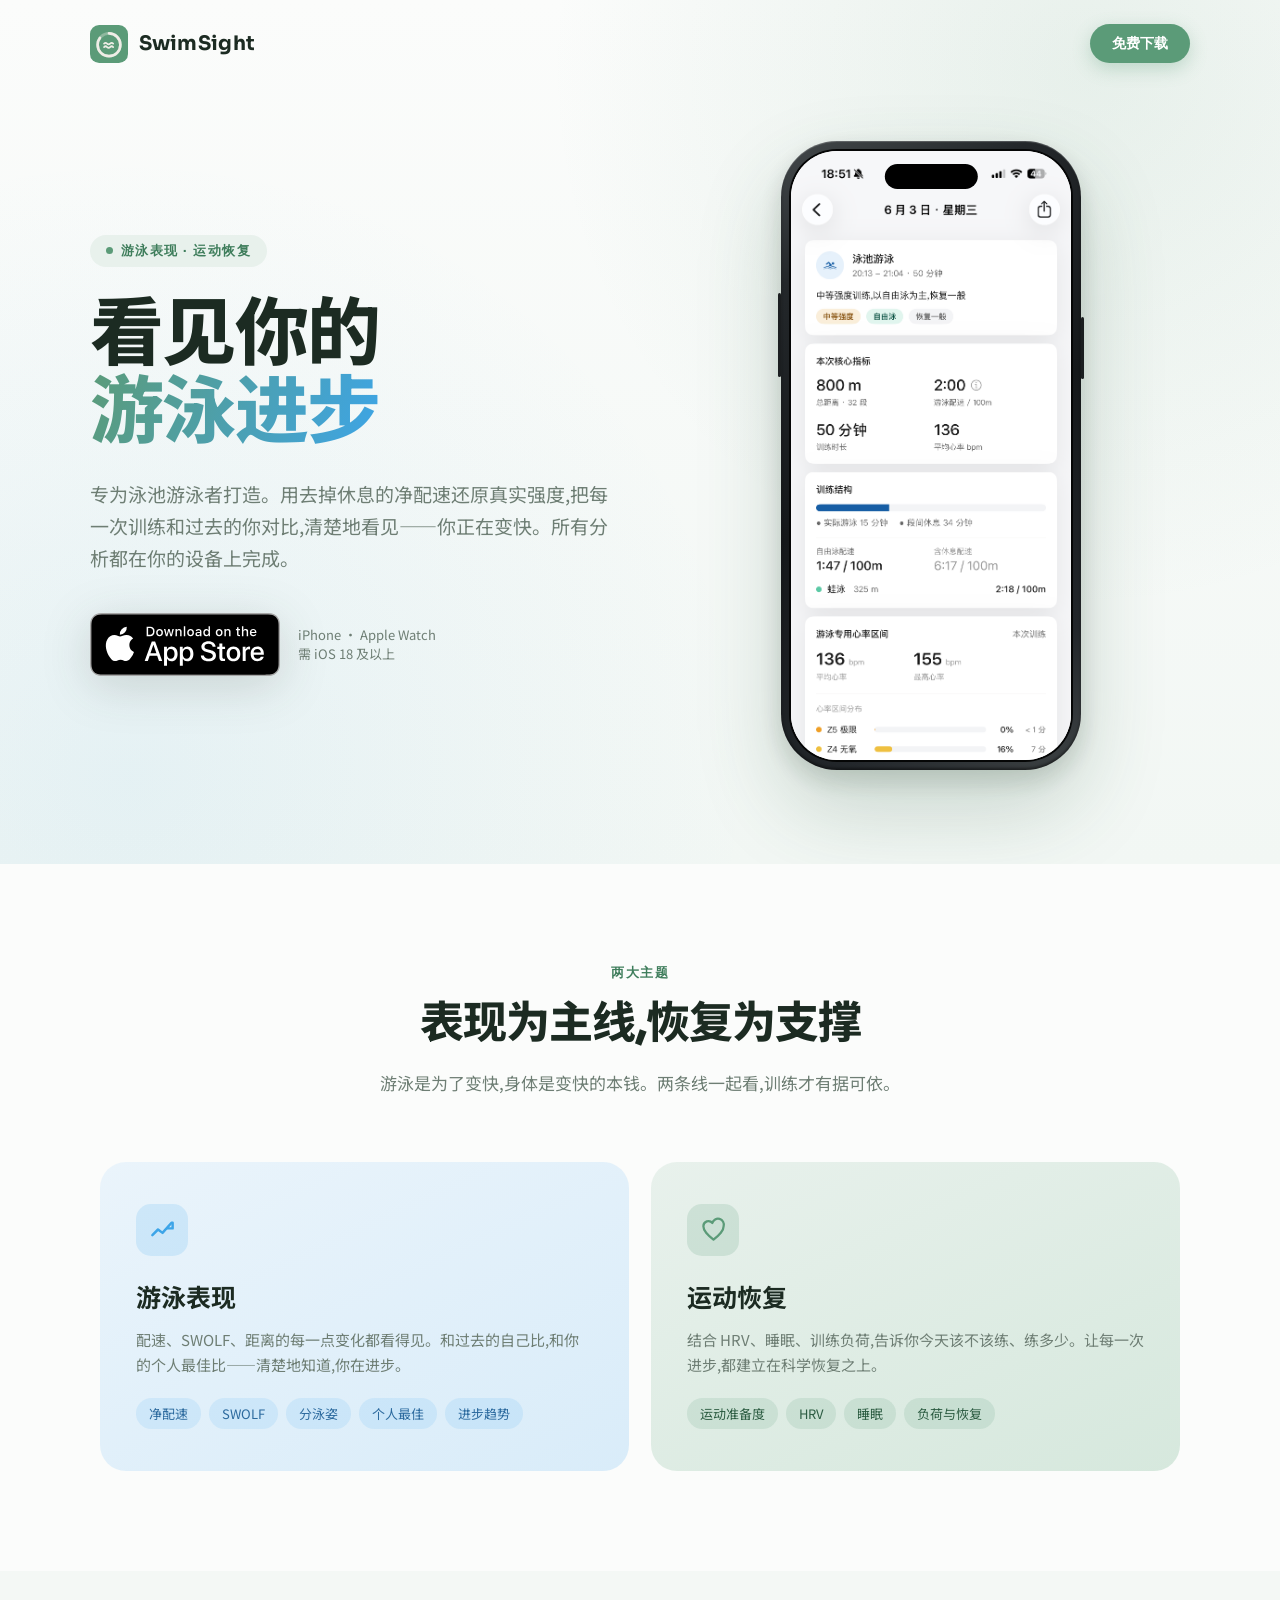
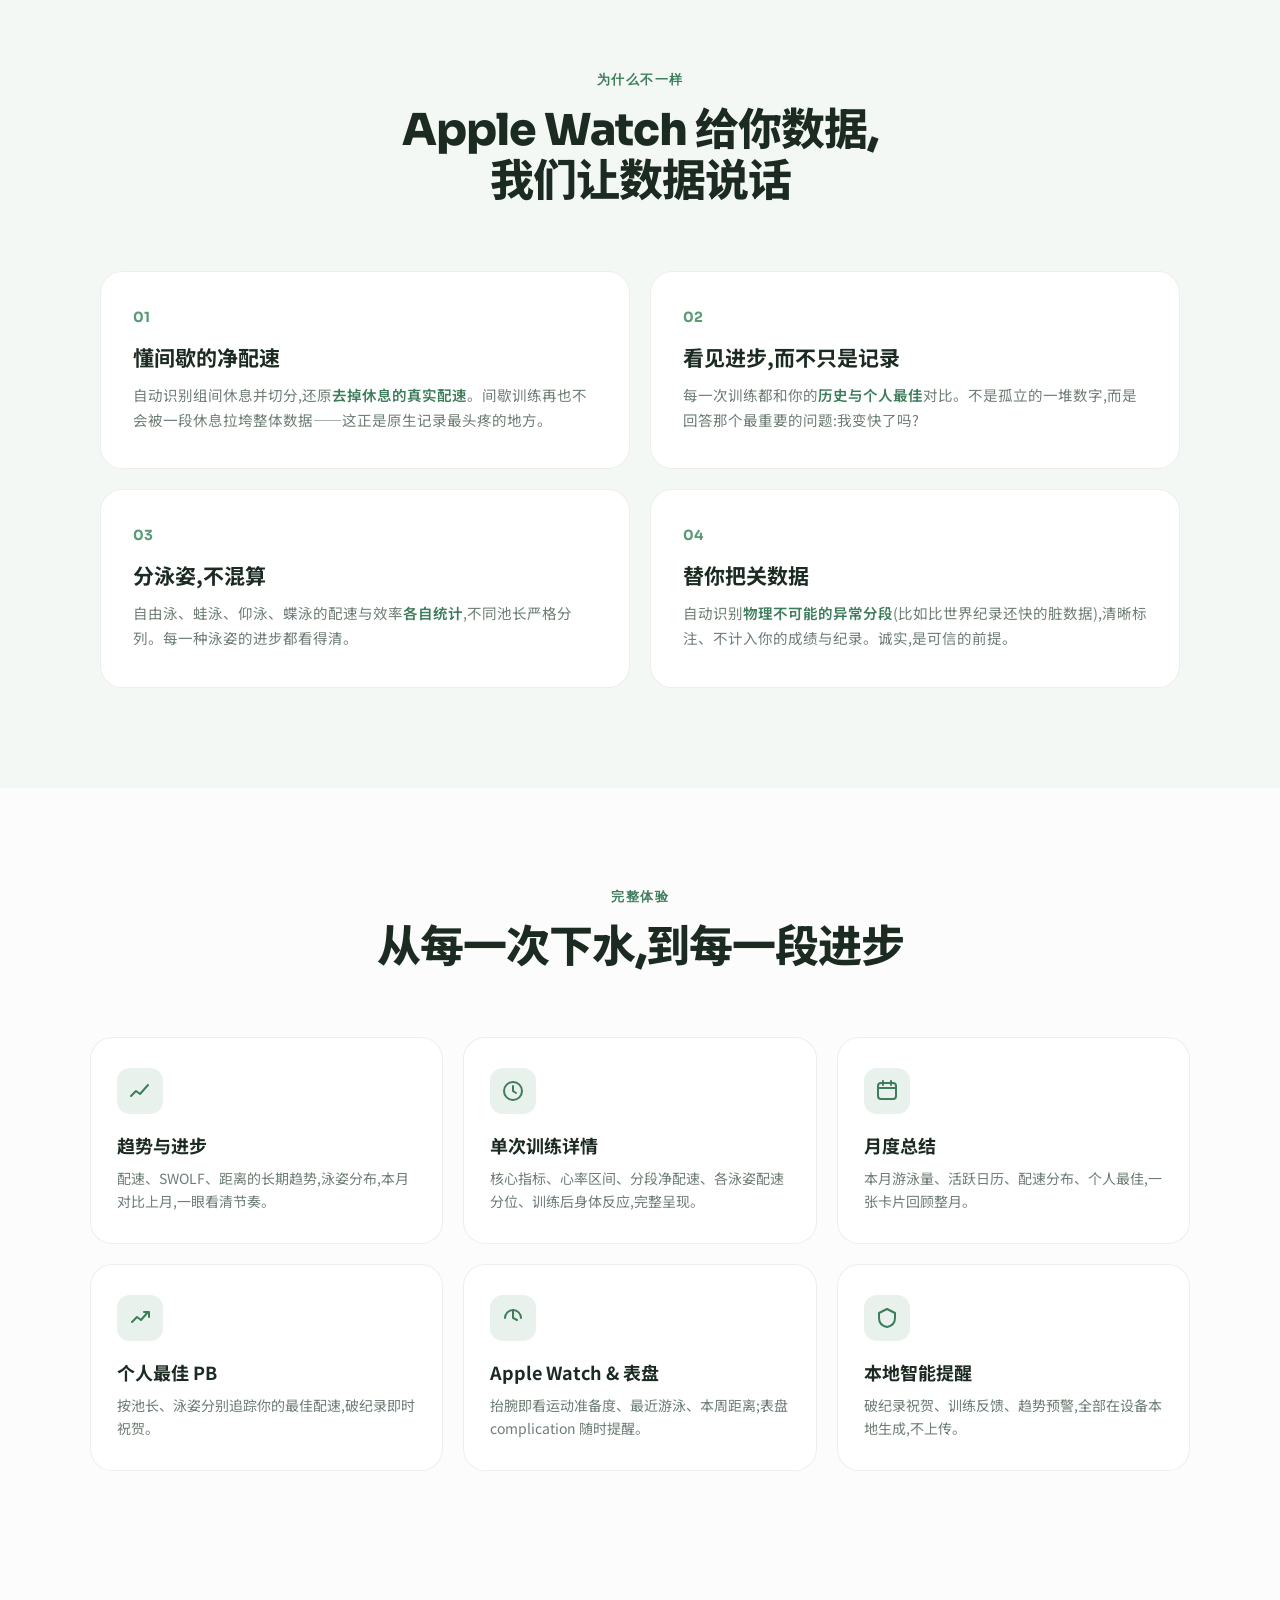
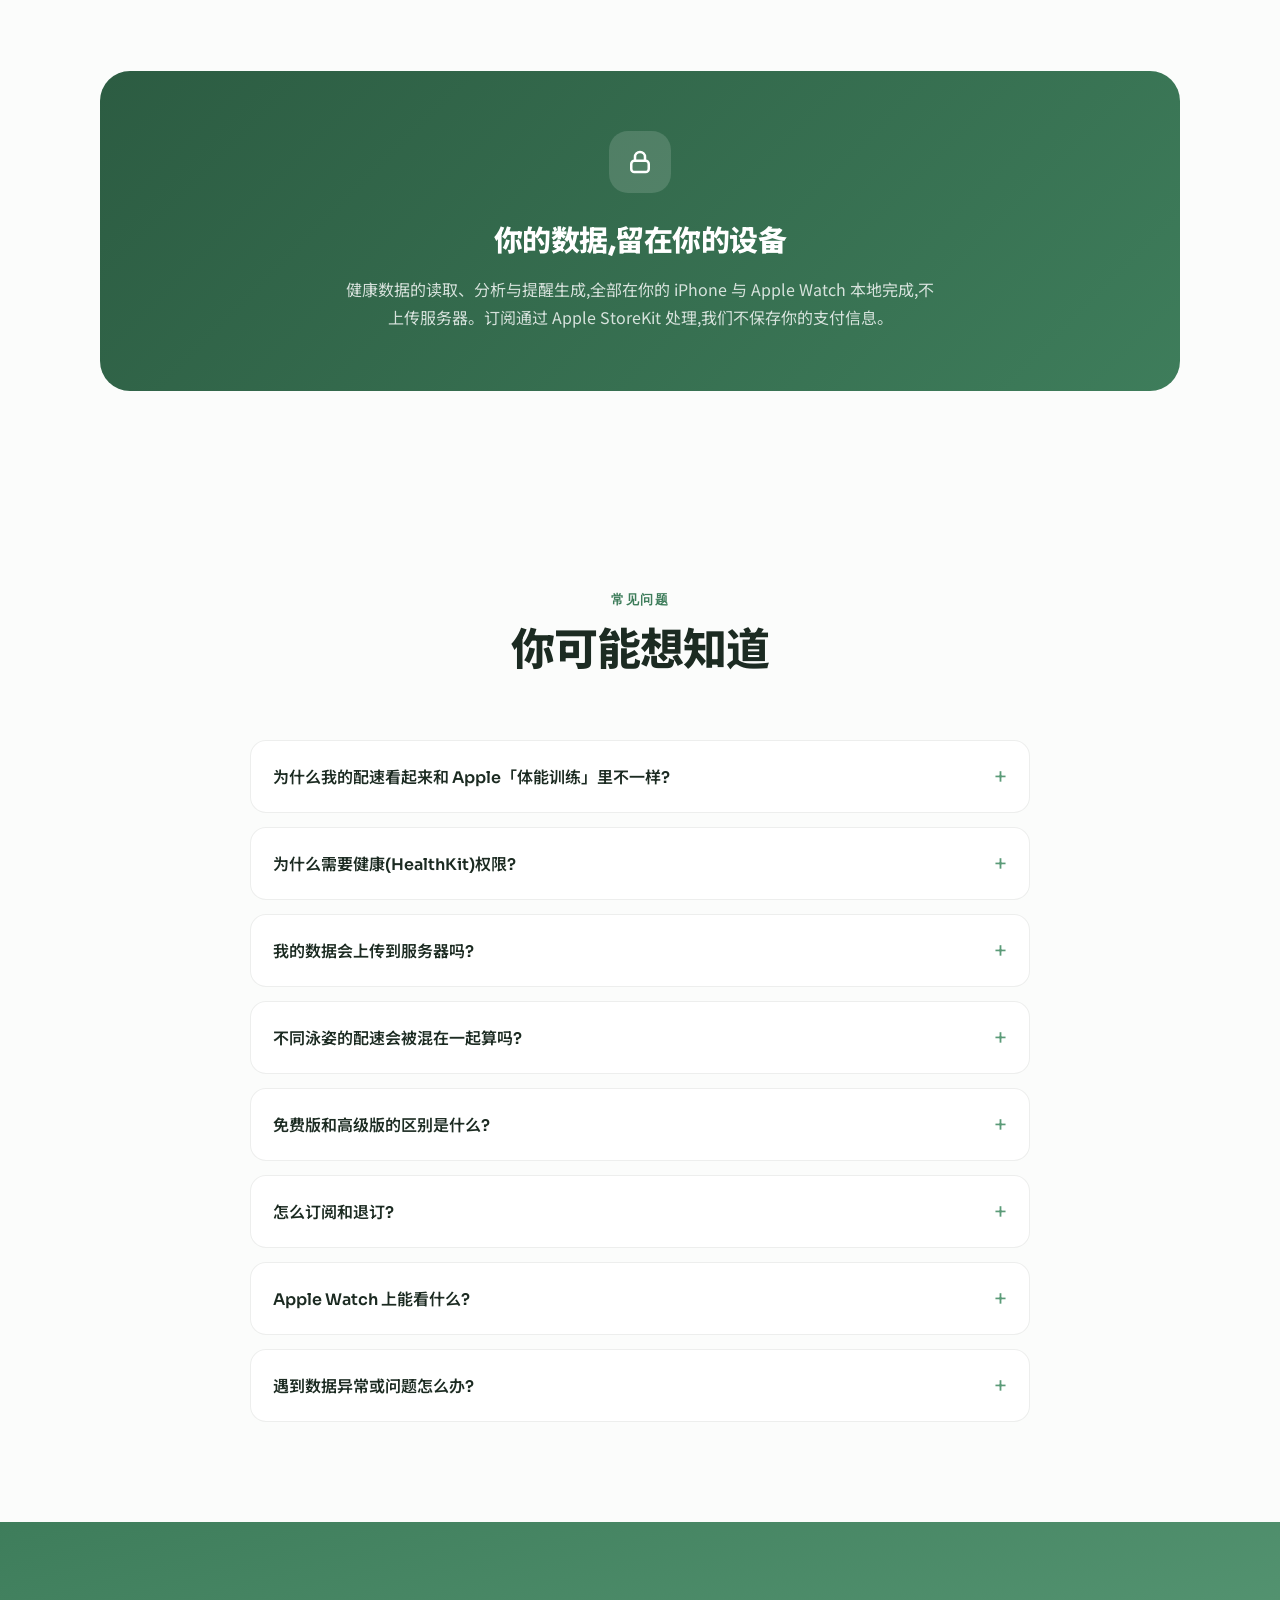
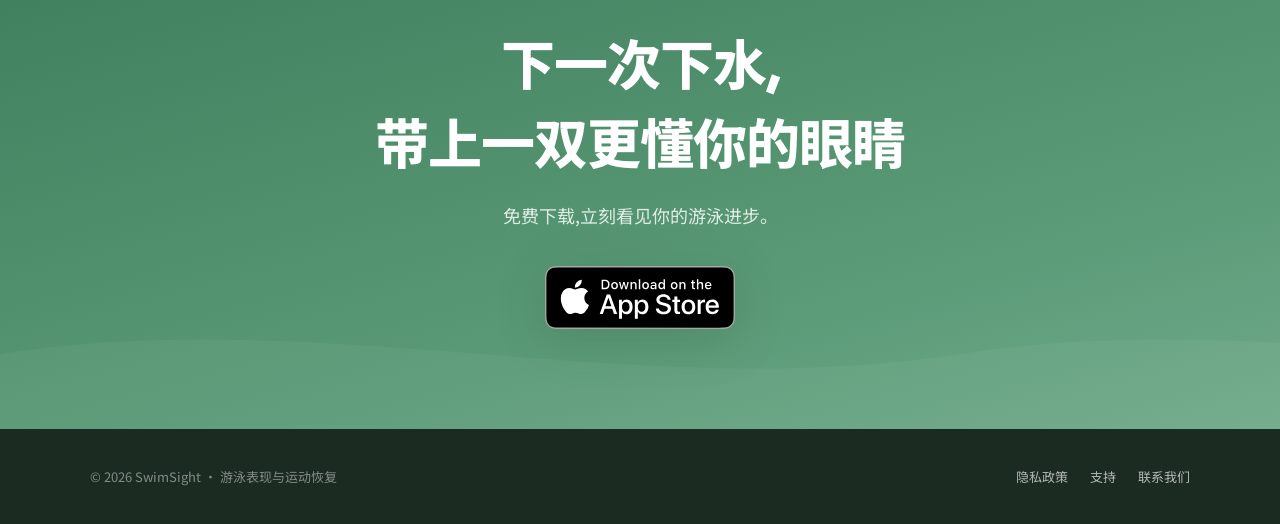
==== commit 0cce0a4a: "更新图标" ====
--- a/site/index.html
+++ b/site/index.html
@@ -66,9 +66,6 @@
     box-shadow:0 6px 18px rgba(91,155,120,.3);
   }
   .nav-cta:hover{background:var(--green-d);transform:translateY(-2px);}
-  .coming-soon{cursor:default;}
-  .nav-cta.coming-soon:hover{background:var(--green);transform:none;}
-
   .hero-body{position:relative;z-index:5;flex:1;display:flex;align-items:center;padding:30px 7vw 70px;gap:5vw;flex-wrap:wrap;}
   .hero-text{flex:1;min-width:320px;max-width:620px;}
   .eyebrow{
@@ -80,12 +77,9 @@
   h1.hero-title .grad{background:linear-gradient(110deg,var(--green),var(--blue));-webkit-background-clip:text;background-clip:text;-webkit-text-fill-color:transparent;}
   .hero-sub{font-size:clamp(16px,2vw,19px);line-height:1.7;color:var(--mute);max-width:520px;margin-bottom:38px;}
   .hero-btns{display:flex;gap:18px;flex-wrap:wrap;align-items:center;}
-  .btn-store{display:inline-flex;align-items:center;gap:12px;background:var(--ink);color:#fff;font-family:'Sora';font-weight:700;font-size:16px;padding:15px 28px;border-radius:16px;text-decoration:none;box-shadow:0 10px 30px rgba(28,43,34,.18);transition:.3s;}
-  .btn-store:hover{transform:translateY(-3px);box-shadow:0 16px 40px rgba(28,43,34,.28);}
-  .btn-store.coming-soon:hover{transform:none;box-shadow:0 10px 30px rgba(28,43,34,.18);}
-  .btn-store svg{width:26px;height:26px;}
-  .btn-store small{display:block;font-size:11px;font-weight:400;opacity:.6;}
-  .btn-store b{font-size:18px;}
+  .btn-store{display:inline-flex;line-height:0;text-decoration:none;filter:drop-shadow(0 10px 24px rgba(28,43,34,.16));transition:.3s;}
+  .btn-store:hover{transform:translateY(-3px);filter:drop-shadow(0 16px 32px rgba(28,43,34,.24));}
+  .btn-store img{display:block;width:190px;max-width:100%;height:auto;}
   .hero-note{font-size:13px;color:var(--mute);line-height:1.5;}
 
   /* 手机:iPhone 17 Pro 外框 + 真实截图 */
@@ -157,7 +151,6 @@
   .final{background:linear-gradient(165deg,#3E7D5B,#5B9B78 70%,#6FA98A);color:#fff;text-align:center;position:relative;overflow:hidden;}
   .final h2{font-size:clamp(32px,5vw,54px);font-weight:800;letter-spacing:-1px;margin-bottom:22px;position:relative;z-index:2;}
   .final p{font-size:18px;color:rgba(255,255,255,.82);margin-bottom:38px;position:relative;z-index:2;}
-  .final .btn-store{background:#fff;color:var(--green-deep);}
   .waves{position:absolute;bottom:0;left:0;width:100%;height:150px;opacity:.35;}
   .waves svg{width:200%;height:100%;animation:wave 18s linear infinite;}
   footer{padding:38px 7vw;background:var(--ink);color:rgba(255,255,255,.45);font-size:13px;display:flex;justify-content:space-between;flex-wrap:wrap;gap:16px;}
@@ -196,7 +189,7 @@
       </svg>
       SwimSight
     </div>
-    <span class="nav-cta coming-soon">即将上线</span>
+    <a class="nav-cta" href="https://apps.apple.com/us/app/swimsight-%E6%B8%B8%E6%B3%B3%E8%A1%A8%E7%8E%B0%E4%B8%8E%E6%81%A2%E5%A4%8D/id6785397012">免费下载</a>
   </nav>
 
   <div class="hero-body">
@@ -205,8 +198,10 @@
       <h1 class="hero-title reveal d2">看见你的<br><span class="grad">游泳进步</span></h1>
       <p class="hero-sub reveal d3">专为泳池游泳者打造。用去掉休息的净配速还原真实强度,把每一次训练和过去的你对比,清楚地看见——你正在变快。所有分析都在你的设备上完成。</p>
       <div class="hero-btns reveal d4">
-        <span class="btn-store coming-soon">即将上线</span>
-        <span class="hero-note">iPhone · Apple Watch<br>需 iOS 15 及以上</span>
+        <a class="btn-store" href="https://apps.apple.com/us/app/swimsight-%E6%B8%B8%E6%B3%B3%E8%A1%A8%E7%8E%B0%E4%B8%8E%E6%81%A2%E5%A4%8D/id6785397012" aria-label="Download on the App Store">
+          <img src="app-store-badge.svg" alt="Download on the App Store">
+        </a>
+        <span class="hero-note">iPhone · Apple Watch<br>需 iOS 18 及以上</span>
       </div>
     </div>
 
@@ -305,9 +300,11 @@
 <!-- ============ FINAL ============ -->
 <section class="final" id="download">
   <h2 class="reveal">下一次下水,<br>带上一双更懂你的眼睛</h2>
-  <p class="reveal d1">即将上线，敬请期待。</p>
+  <p class="reveal d1">免费下载,立刻看见你的游泳进步。</p>
   <div class="reveal d2" style="position:relative;z-index:2;display:flex;justify-content:center;">
-    <span class="btn-store coming-soon">即将上线</span>
+    <a class="btn-store" href="https://apps.apple.com/us/app/swimsight-%E6%B8%B8%E6%B3%B3%E8%A1%A8%E7%8E%B0%E4%B8%8E%E6%81%A2%E5%A4%8D/id6785397012" aria-label="Download on the App Store">
+      <img src="app-store-badge.svg" alt="Download on the App Store">
+    </a>
   </div>
   <div class="waves"><svg viewBox="0 0 2400 150" preserveAspectRatio="none"><path d="M0,75 C300,25 600,125 900,75 C1200,25 1500,125 1800,75 C2100,25 2400,125 2400,75 V150 H0 Z" fill="rgba(255,255,255,.12)"/></svg></div>
 </section>
